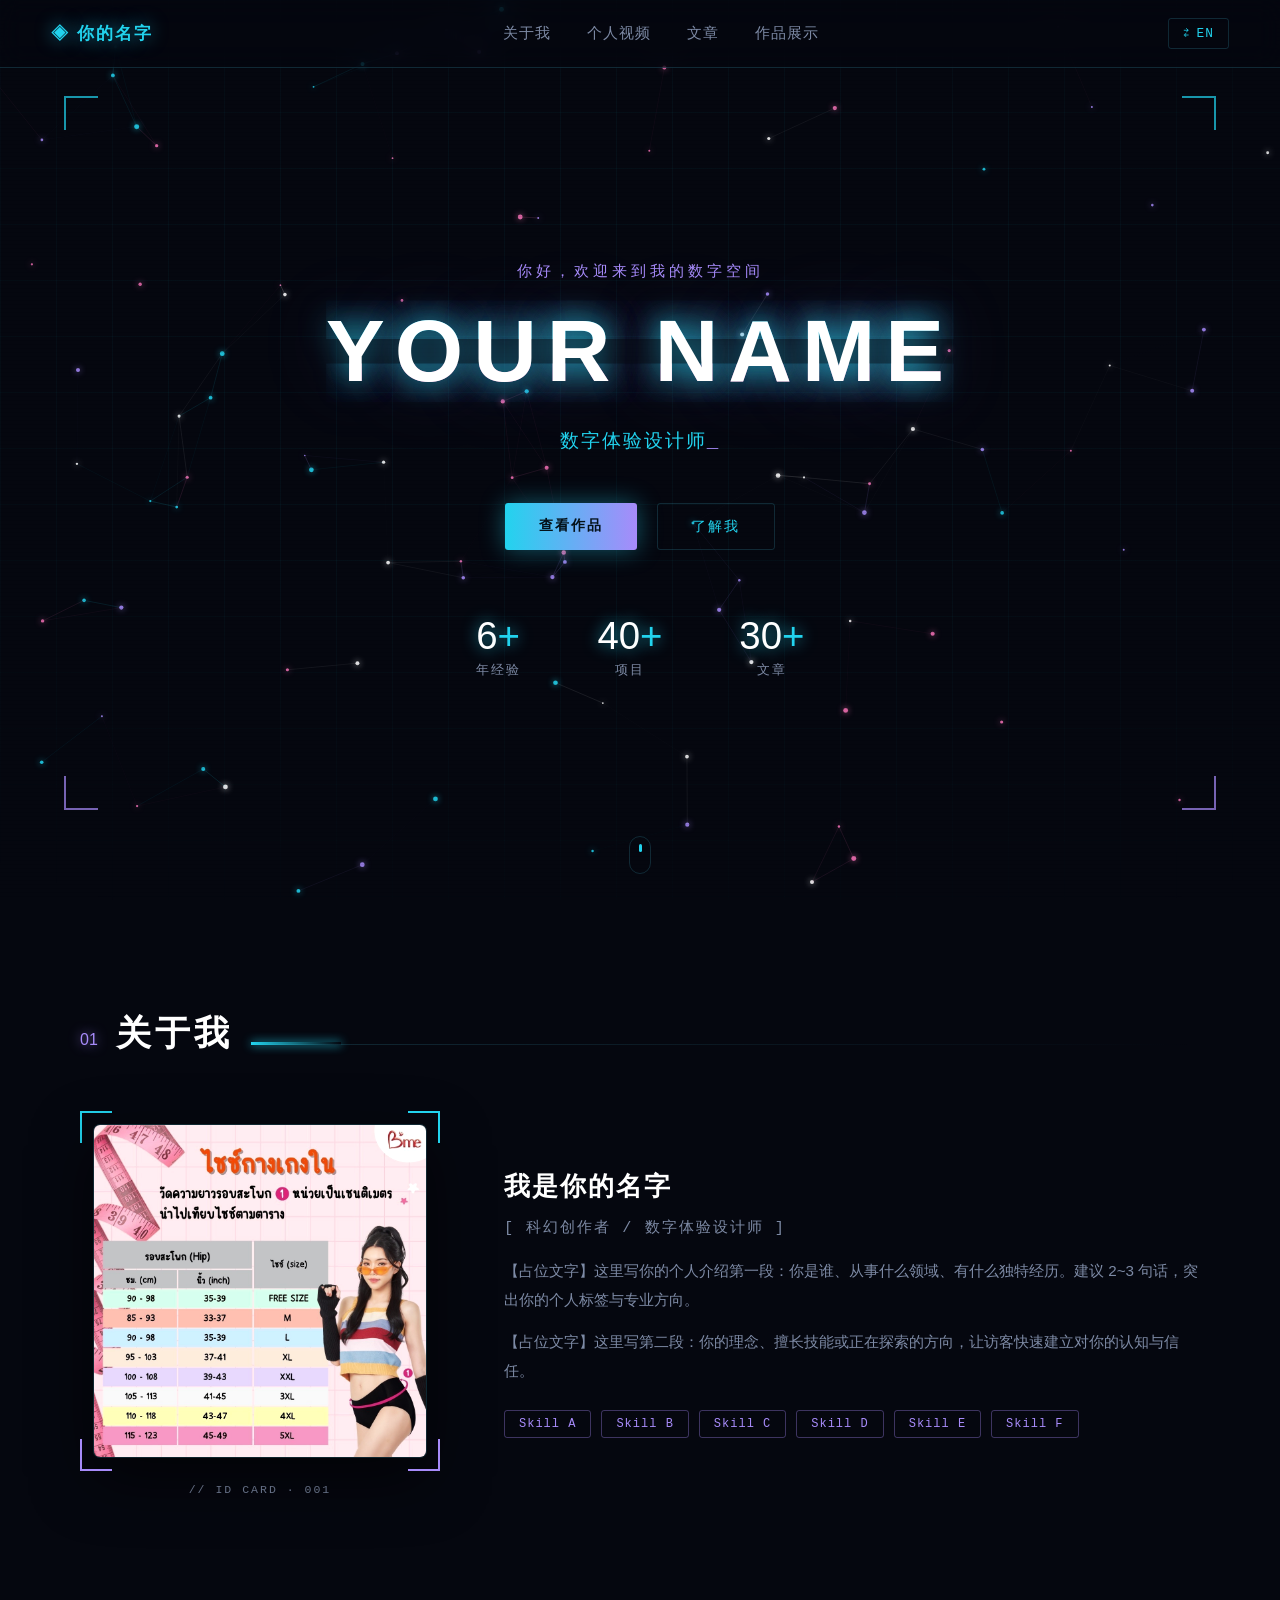
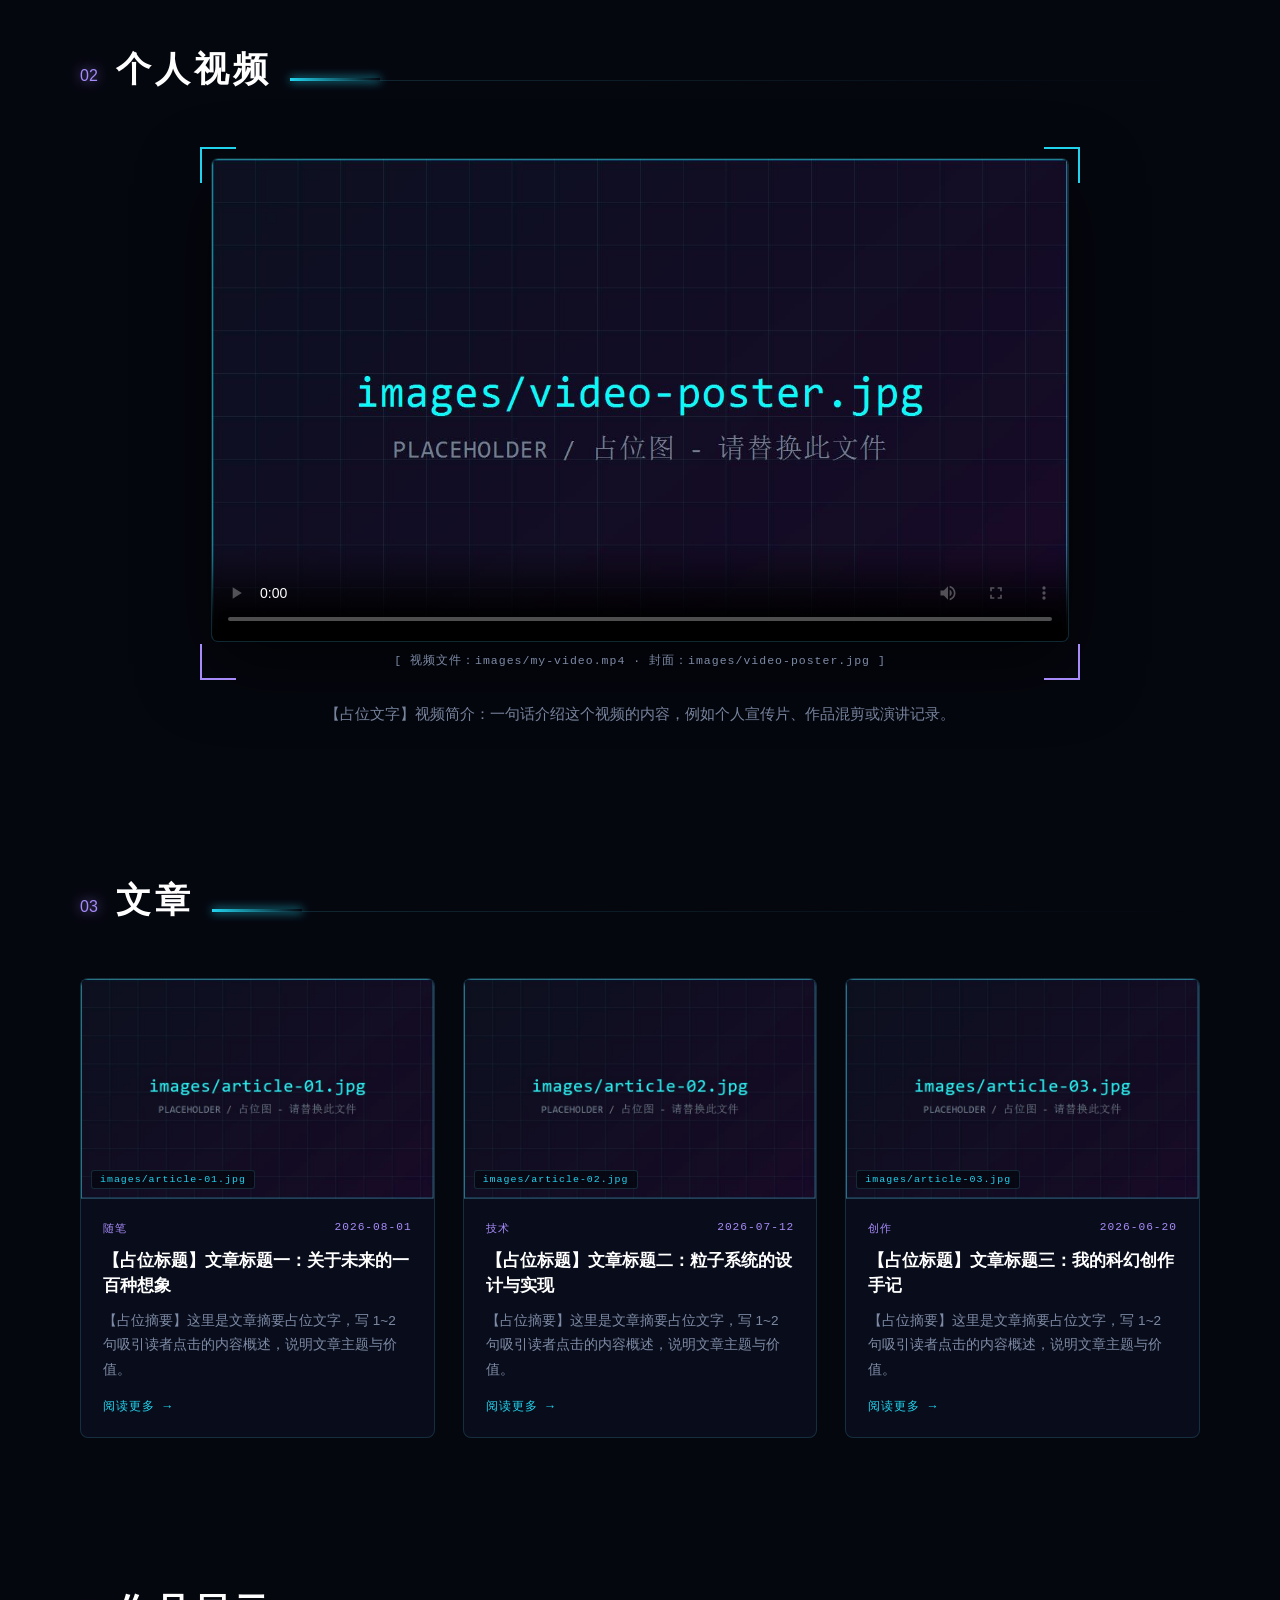
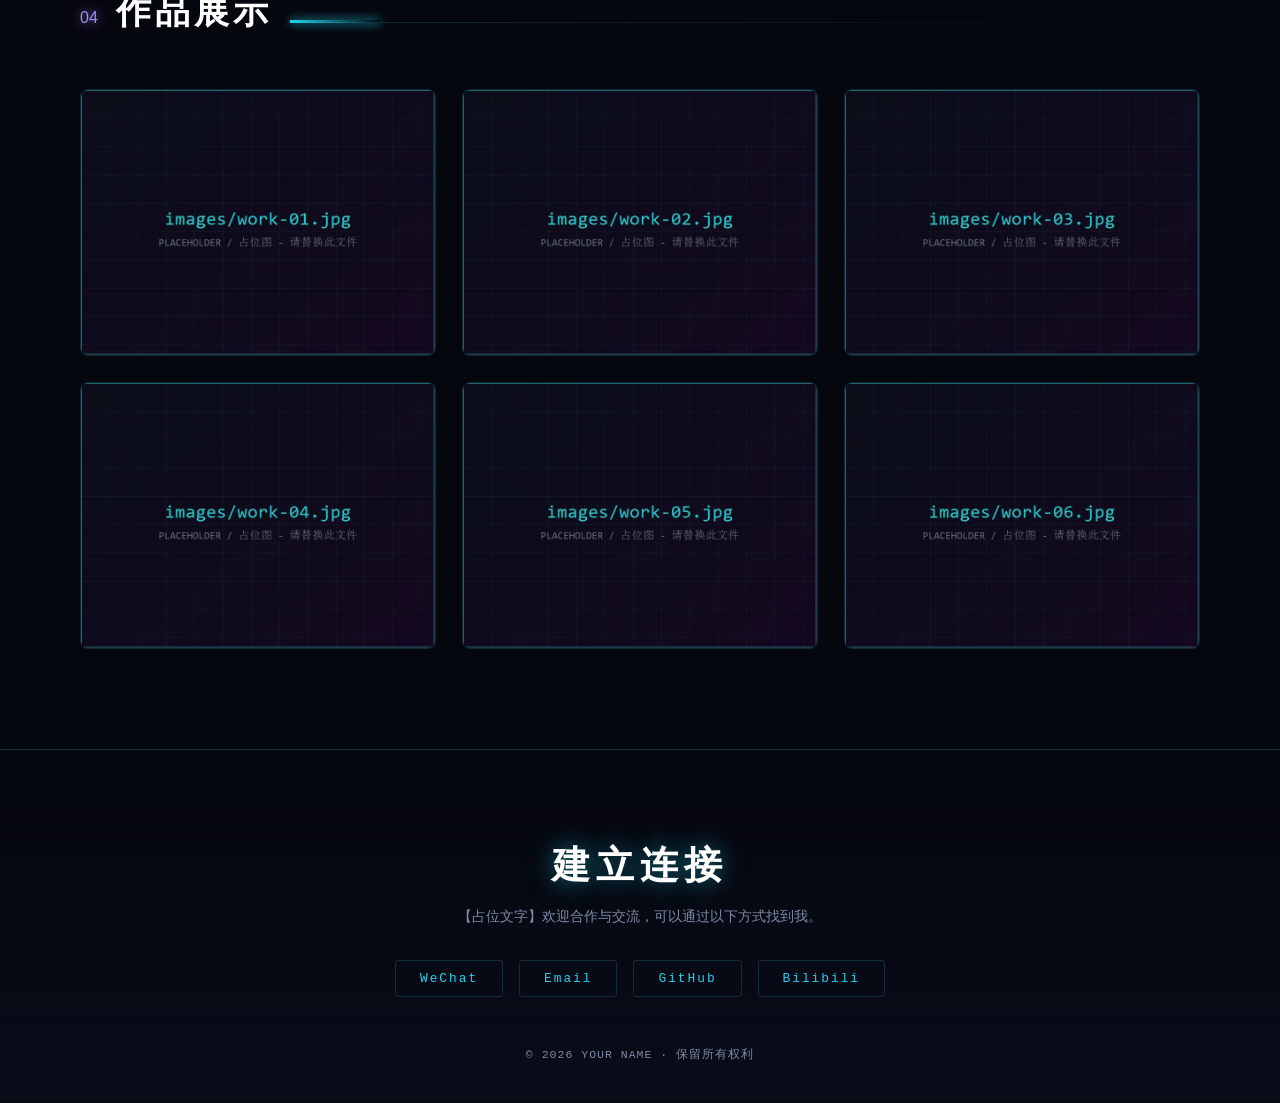
==== index.html @ 7b89b7f5 "Add files via upload" ====
<!DOCTYPE html>
<!--
  ============================================================
  个人品牌官网 / Personal Brand Website
  ------------------------------------------------------------
  占位图清单（直接用同名文件覆盖即可，无需改代码）：
    images/avatar.jpg        —— 个人头像（已用你的 images/avatar.jpg.jfif 复制填充）
    images/video-poster.jpg  —— 视频封面 1280x720
    images/article-01.jpg    —— 文章1封面 800x500
    images/article-02.jpg    —— 文章2封面 800x500
    images/article-03.jpg    —— 文章3封面 800x500
    images/work-01.jpg       —— 作品1 800x600
    images/work-02.jpg       —— 作品2 800x600
    images/work-03.jpg       —— 作品3 800x600
    images/work-04.jpg       —— 作品4 800x600
    images/work-05.jpg       —— 作品5 800x600
    images/work-06.jpg       —— 作品6 800x600
  所有占位图上已写好文件名，替换后水印自动消失。
  文字内容（占位文字）在 js/main.js 的 translations 对象中修改。
  ============================================================
-->
<html lang="zh-CN">
<head>
  <meta charset="UTF-8">
  <meta name="viewport" content="width=device-width, initial-scale=1.0">
  <title>YOUR NAME | 个人品牌官网</title>
  <meta name="description" content="个人品牌官网 - 科技感 / 科幻风 / 粒子交互">
  <link rel="icon" href="data:image/svg+xml,<svg xmlns='http://www.w3.org/2000/svg' viewBox='0 0 100 100'><text y='80' font-size='80'>◈</text></svg>">
  <link rel="stylesheet" href="css/style.css">
</head>
<body>

  <!-- 粒子背景画布（全屏，鼠标拖动粒子追踪） -->
  <canvas id="particle-canvas" aria-hidden="true"></canvas>
  <div class="grid-overlay" aria-hidden="true"></div>
  <div class="scanline" aria-hidden="true"></div>

  <!-- ===== 导航栏 ===== -->
  <header class="navbar" id="navbar">
    <a class="logo" href="#hero">◈ <span data-i18n="logo">你的名字</span></a>
    <nav class="nav-links" id="nav-links">
      <a href="#about"    data-i18n="nav.about">关于我</a>
      <a href="#video"    data-i18n="nav.video">个人视频</a>
      <a href="#articles" data-i18n="nav.articles">文章</a>
      <a href="#works"    data-i18n="nav.works">作品展示</a>
    </nav>
    <div class="nav-right">
      <button id="lang-toggle" class="lang-btn" title="Switch Language">
        <span class="lang-icon">⇄</span><span id="lang-label">EN</span>
      </button>
      <button id="menu-btn" class="menu-btn" aria-label="menu">
        <span></span><span></span><span></span>
      </button>
    </div>
  </header>

  <main>
    <!-- ===== Hero 首屏 ===== -->
    <section class="hero" id="hero">
      <div class="hero-hud hud-tl" aria-hidden="true"></div>
      <div class="hero-hud hud-tr" aria-hidden="true"></div>
      <div class="hero-hud hud-bl" aria-hidden="true"></div>
      <div class="hero-hud hud-br" aria-hidden="true"></div>

      <p class="hero-hello" data-i18n="hero.hello">你好，欢迎来到我的数字空间</p>
      <h1 class="hero-name glitch" data-text="YOUR NAME">YOUR NAME</h1>
      <p class="hero-sub">
        <span class="typing" id="typing"></span><span class="cursor">_</span>
      </p>
      <div class="hero-cta">
        <a href="#works" class="btn btn-primary" data-i18n="hero.cta1">查看作品</a>
        <a href="#about" class="btn btn-ghost" data-i18n="hero.cta2">了解我</a>
      </div>
      <div class="hero-stats">
        <div class="stat"><span class="stat-num" data-count="6">0</span><span class="stat-plus">+</span><p data-i18n="hero.stat1">年经验</p></div>
        <div class="stat"><span class="stat-num" data-count="40">0</span><span class="stat-plus">+</span><p data-i18n="hero.stat2">项目</p></div>
        <div class="stat"><span class="stat-num" data-count="30">0</span><span class="stat-plus">+</span><p data-i18n="hero.stat3">文章</p></div>
      </div>
      <div class="scroll-hint" aria-hidden="true"><span></span></div>
    </section>

    <!-- ===== 关于我 / 个人介绍 ===== -->
    <section class="section" id="about">
      <div class="section-head">
        <span class="section-index">01</span>
        <h2 data-i18n="about.title">关于我</h2>
        <div class="section-line"></div>
      </div>
      <div class="about-grid">
        <div class="about-photo reveal">
          <!-- ★ 占位图：images/avatar.jpg（800x800 建议正方形头像） -->
          <div class="photo-frame">
            <img src="images/avatar.jpg" alt="avatar" id="avatar-img">
            <div class="photo-corners" aria-hidden="true"></div>
          </div>
          <div class="photo-tag mono" data-i18n="about.photoTag">// ID CARD · 001</div>
        </div>
        <div class="about-text reveal">
          <h3 data-i18n="about.name">我是你的名字</h3>
          <p class="about-role mono" data-i18n="about.role">[ 科幻创作者 / 数字体验设计师 ]</p>
          <p data-i18n="about.bio1">【占位文字】这里写你的个人介绍第一段：你是谁、从事什么领域、有什么独特经历。建议 2~3 句话，突出你的个人标签与专业方向。</p>
          <p data-i18n="about.bio2">【占位文字】这里写第二段：你的理念、擅长技能或正在探索的方向，让访客快速建立对你的认知与信任。</p>
          <div class="skill-tags">
            <span class="tag">Skill A</span><span class="tag">Skill B</span><span class="tag">Skill C</span>
            <span class="tag">Skill D</span><span class="tag">Skill E</span><span class="tag">Skill F</span>
          </div>
        </div>
      </div>
    </section>

    <!-- ===== 个人视频 ===== -->
    <section class="section" id="video">
      <div class="section-head">
        <span class="section-index">02</span>
        <h2 data-i18n="video.title">个人视频</h2>
        <div class="section-line"></div>
      </div>
      <div class="video-wrap reveal">
        <div class="video-frame">
          <div class="video-corners" aria-hidden="true"></div>
          <!-- ★ 占位视频：将本地视频文件放到 images/ 下，例如 images/my-video.mp4，然后替换 <source> 的 src -->
          <video id="intro-video" controls preload="metadata" poster="images/video-poster.jpg">
            <source src="images/my-video.mp4" type="video/mp4">
            <!-- 如果用 B 站/YouTube，注释掉上面的 <video>，取消下面 iframe 注释并填入链接
            <iframe src="https://player.bilibili.com/player.html?bvid=BVxxxxxx" scrolling="no" border="0" frameborder="no" framespacing="0" allowfullscreen="true"></iframe>
            -->
          </video>
          <div class="video-note mono" data-i18n="video.note">[ 视频文件：images/my-video.mp4 · 封面：images/video-poster.jpg ]</div>
        </div>
        <p class="video-desc" data-i18n="video.desc">【占位文字】视频简介：一句话介绍这个视频的内容，例如个人宣传片、作品混剪或演讲记录。</p>
      </div>
    </section>

    <!-- ===== 文章 ===== -->
    <section class="section" id="articles">
      <div class="section-head">
        <span class="section-index">03</span>
        <h2 data-i18n="articles.title">文章</h2>
        <div class="section-line"></div>
      </div>
      <div class="article-grid">
        <!-- ★ 占位图：images/article-01.jpg -->
        <article class="article-card reveal">
          <a href="#" class="card-cover">
            <img src="images/article-01.jpg" alt="article-01">
            <span class="cover-tag mono">images/article-01.jpg</span>
          </a>
          <div class="card-body">
            <div class="card-meta mono"><span data-i18n="articles.tag1">随笔</span><time>2026-08-01</time></div>
            <h3 data-i18n="articles.a1.title">【占位标题】文章标题一：关于未来的一百种想象</h3>
            <p data-i18n="articles.a1.excerpt">【占位摘要】这里是文章摘要占位文字，写 1~2 句吸引读者点击的内容概述，说明文章主题与价值。</p>
            <a href="#" class="card-link" data-i18n="articles.read">阅读更多 →</a>
          </div>
        </article>
        <!-- ★ 占位图：images/article-02.jpg -->
        <article class="article-card reveal">
          <a href="#" class="card-cover">
            <img src="images/article-02.jpg" alt="article-02">
            <span class="cover-tag mono">images/article-02.jpg</span>
          </a>
          <div class="card-body">
            <div class="card-meta mono"><span data-i18n="articles.tag2">技术</span><time>2026-07-12</time></div>
            <h3 data-i18n="articles.a2.title">【占位标题】文章标题二：粒子系统的设计与实现</h3>
            <p data-i18n="articles.a2.excerpt">【占位摘要】这里是文章摘要占位文字，写 1~2 句吸引读者点击的内容概述，说明文章主题与价值。</p>
            <a href="#" class="card-link" data-i18n="articles.read">阅读更多 →</a>
          </div>
        </article>
        <!-- ★ 占位图：images/article-03.jpg -->
        <article class="article-card reveal">
          <a href="#" class="card-cover">
            <img src="images/article-03.jpg" alt="article-03">
            <span class="cover-tag mono">images/article-03.jpg</span>
          </a>
          <div class="card-body">
            <div class="card-meta mono"><span data-i18n="articles.tag3">创作</span><time>2026-06-20</time></div>
            <h3 data-i18n="articles.a3.title">【占位标题】文章标题三：我的科幻创作手记</h3>
            <p data-i18n="articles.a3.excerpt">【占位摘要】这里是文章摘要占位文字，写 1~2 句吸引读者点击的内容概述，说明文章主题与价值。</p>
            <a href="#" class="card-link" data-i18n="articles.read">阅读更多 →</a>
          </div>
        </article>
      </div>
    </section>

    <!-- ===== 作品展示 ===== -->
    <section class="section" id="works">
      <div class="section-head">
        <span class="section-index">04</span>
        <h2 data-i18n="works.title">作品展示</h2>
        <div class="section-line"></div>
      </div>
      <div class="works-grid">
        <!-- ★ 占位图：images/work-01.jpg ~ work-06.jpg -->
        <a href="#" class="work-card reveal">
          <img src="images/work-01.jpg" alt="work-01">
          <div class="work-overlay">
            <span class="work-tag mono">PROJECT 01</span>
            <h3 data-i18n="works.w1.title">【占位】作品名称一</h3>
            <p data-i18n="works.w1.desc">作品简介占位：一句话说明这个作品是什么、用了什么技术。</p>
          </div>
        </a>
        <a href="#" class="work-card reveal">
          <img src="images/work-02.jpg" alt="work-02">
          <div class="work-overlay">
            <span class="work-tag mono">PROJECT 02</span>
            <h3 data-i18n="works.w2.title">【占位】作品名称二</h3>
            <p data-i18n="works.w2.desc">作品简介占位：一句话说明这个作品是什么、用了什么技术。</p>
          </div>
        </a>
        <a href="#" class="work-card reveal">
          <img src="images/work-03.jpg" alt="work-03">
          <div class="work-overlay">
            <span class="work-tag mono">PROJECT 03</span>
            <h3 data-i18n="works.w3.title">【占位】作品名称三</h3>
            <p data-i18n="works.w3.desc">作品简介占位：一句话说明这个作品是什么、用了什么技术。</p>
          </div>
        </a>
        <a href="#" class="work-card reveal">
          <img src="images/work-04.jpg" alt="work-04">
          <div class="work-overlay">
            <span class="work-tag mono">PROJECT 04</span>
            <h3 data-i18n="works.w4.title">【占位】作品名称四</h3>
            <p data-i18n="works.w4.desc">作品简介占位：一句话说明这个作品是什么、用了什么技术。</p>
          </div>
        </a>
        <a href="#" class="work-card reveal">
          <img src="images/work-05.jpg" alt="work-05">
          <div class="work-overlay">
            <span class="work-tag mono">PROJECT 05</span>
            <h3 data-i18n="works.w5.title">【占位】作品名称五</h3>
            <p data-i18n="works.w5.desc">作品简介占位：一句话说明这个作品是什么、用了什么技术。</p>
          </div>
        </a>
        <a href="#" class="work-card reveal">
          <img src="images/work-06.jpg" alt="work-06">
          <div class="work-overlay">
            <span class="work-tag mono">PROJECT 06</span>
            <h3 data-i18n="works.w6.title">【占位】作品名称六</h3>
            <p data-i18n="works.w6.desc">作品简介占位：一句话说明这个作品是什么、用了什么技术。</p>
          </div>
        </a>
      </div>
    </section>

    <!-- ===== 联系 / 页脚 ===== -->
    <footer class="footer" id="contact">
      <h2 class="footer-title" data-i18n="footer.title">建立连接</h2>
      <p data-i18n="footer.desc">【占位文字】欢迎合作与交流，可以通过以下方式找到我。</p>
      <div class="social-row">
        <a href="#" class="social-link">WeChat</a>
        <a href="#" class="social-link">Email</a>
        <a href="#" class="social-link">GitHub</a>
        <a href="#" class="social-link">Bilibili</a>
      </div>
      <p class="copyright mono">© 2026 YOUR NAME · <span data-i18n="footer.rights">保留所有权利</span></p>
    </footer>
  </main>

  <button id="back-top" aria-label="back to top">▲</button>

  <script src="js/main.js"></script>
</body>
</html>
---- css/style.css ----
/* ============================================================
   个人品牌官网 · 科幻风格样式
   ============================================================ */
:root {
  --bg: #05070f;
  --bg-2: #0a0e1c;
  --panel: rgba(13, 18, 36, 0.62);
  --line: rgba(80, 220, 255, 0.16);
  --cyan: #22d3ee;
  --purple: #a78bfa;
  --pink: #f472b6;
  --text: #d7e3f4;
  --text-dim: #7d8aa5;
  --font-display: "Orbitron", "Bahnschrift", "Segoe UI", "Microsoft YaHei", sans-serif;
  --font-body: "Segoe UI", "PingFang SC", "Microsoft YaHei", sans-serif;
  --font-mono: "Cascadia Code", "Consolas", "JetBrains Mono", monospace;
}

* { margin: 0; padding: 0; box-sizing: border-box; }
html { scroll-behavior: smooth; }

body {
  background: var(--bg);
  color: var(--text);
  font-family: var(--font-body);
  overflow-x: hidden;
  min-height: 100vh;
}

.mono { font-family: var(--font-mono); }
img { display: block; max-width: 100%; }
a { color: inherit; text-decoration: none; }

::selection { background: rgba(34, 211, 238, 0.35); }
::-webkit-scrollbar { width: 8px; }
::-webkit-scrollbar-track { background: var(--bg); }
::-webkit-scrollbar-thumb { background: linear-gradient(var(--cyan), var(--purple)); border-radius: 4px; }

/* ---------- 背景层：粒子画布 / 网格 / 扫描线 ---------- */
#particle-canvas {
  position: fixed; inset: 0;
  width: 100%; height: 100%;
  z-index: 0; pointer-events: none;
}
.grid-overlay {
  position: fixed; inset: 0; z-index: 0; pointer-events: none;
  background-image:
    linear-gradient(rgba(34, 211, 238, 0.045) 1px, transparent 1px),
    linear-gradient(90deg, rgba(34, 211, 238, 0.045) 1px, transparent 1px);
  background-size: 56px 56px;
  mask-image: radial-gradient(ellipse 90% 70% at 50% 40%, #000 40%, transparent 100%);
}
.scanline {
  position: fixed; inset: 0; z-index: 1; pointer-events: none; opacity: .5;
  background: repeating-linear-gradient(0deg,
    transparent 0 3px, rgba(0, 0, 0, 0.12) 3px 4px);
}

/* ---------- 导航栏 ---------- */
.navbar {
  position: fixed; top: 0; left: 0; right: 0; z-index: 100;
  display: flex; align-items: center; justify-content: space-between;
  padding: 0 clamp(20px, 4vw, 56px); height: 68px;
  background: rgba(5, 7, 15, 0.55);
  backdrop-filter: blur(14px);
  border-bottom: 1px solid var(--line);
  transition: box-shadow .3s;
}
.navbar.scrolled { box-shadow: 0 6px 30px rgba(34, 211, 238, 0.08); }

.logo {
  font-family: var(--font-display);
  font-weight: 700; font-size: 1.05rem; letter-spacing: 2px;
  color: var(--cyan);
  text-shadow: 0 0 18px rgba(34, 211, 238, 0.6);
}
.nav-links { display: flex; gap: clamp(14px, 2.5vw, 34px); }
.nav-links a {
  font-size: .92rem; letter-spacing: 1px; color: var(--text-dim);
  position: relative; padding: 6px 2px; transition: color .25s;
}
.nav-links a::after {
  content: ""; position: absolute; left: 0; bottom: 0; height: 1px; width: 0;
  background: linear-gradient(90deg, var(--cyan), var(--purple));
  box-shadow: 0 0 8px var(--cyan);
  transition: width .3s;
}
.nav-links a:hover { color: var(--cyan); }
.nav-links a:hover::after { width: 100%; }

.nav-right { display: flex; align-items: center; gap: 14px; }
.lang-btn {
  display: flex; align-items: center; gap: 6px;
  background: transparent; border: 1px solid var(--line);
  color: var(--cyan); font-family: var(--font-mono);
  font-size: .8rem; letter-spacing: 1px; padding: 7px 14px;
  border-radius: 3px; cursor: pointer; transition: all .25s;
}
.lang-btn:hover {
  border-color: var(--cyan);
  box-shadow: 0 0 16px rgba(34, 211, 238, 0.35), inset 0 0 10px rgba(34, 211, 238, 0.08);
}
.menu-btn {
  display: none; flex-direction: column; gap: 5px;
  background: none; border: none; cursor: pointer; padding: 6px;
}
.menu-btn span { width: 22px; height: 2px; background: var(--cyan); transition: .3s; }

/* ---------- Hero 首屏 ---------- */
.hero {
  position: relative; z-index: 2;
  min-height: 100vh;
  display: flex; flex-direction: column; justify-content: center; align-items: center;
  text-align: center; padding: 100px 20px 60px;
}
.hero-hello {
  font-family: var(--font-mono); color: var(--purple);
  font-size: clamp(.8rem, 1.4vw, .95rem); letter-spacing: 4px; margin-bottom: 18px;
}
.hero-name {
  font-family: var(--font-display);
  font-size: clamp(2.4rem, 8vw, 5.5rem);
  font-weight: 800; letter-spacing: clamp(2px, 1vw, 10px);
  color: #fff; position: relative;
  text-shadow: 0 0 30px rgba(34, 211, 238, 0.55), 0 0 80px rgba(167, 139, 250, 0.3);
}
/* 故障闪烁效果 */
.glitch::before, .glitch::after {
  content: attr(data-text);
  position: absolute; inset: 0; overflow: hidden;
}
.glitch::before {
  color: var(--cyan); z-index: -1;
  animation: glitch-x 3.2s infinite linear alternate;
  clip-path: polygon(0 0, 100% 0, 100% 38%, 0 38%);
}
.glitch::after {
  color: var(--pink); z-index: -2;
  animation: glitch-x 2.6s infinite linear alternate-reverse;
  clip-path: polygon(0 62%, 100% 62%, 100% 100%, 0 100%);
}
@keyframes glitch-x {
  0%   { transform: translate(0); opacity: .8; }
  20%  { transform: translate(-3px, 1px); }
  40%  { transform: translate(3px, -1px); opacity: .5; }
  60%  { transform: translate(-2px, 2px); }
  80%  { transform: translate(2px, 1px); opacity: .9; }
  100% { transform: translate(0); opacity: .6; }
}

.hero-sub {
  margin-top: 26px; min-height: 1.8em;
  font-family: var(--font-mono);
  font-size: clamp(.95rem, 2vw, 1.2rem); color: var(--cyan); letter-spacing: 2px;
}
.hero-sub .cursor { animation: blink 1s step-end infinite; color: var(--purple); }
@keyframes blink { 50% { opacity: 0; } }

.hero-cta { margin-top: 40px; display: flex; gap: 20px; flex-wrap: wrap; justify-content: center; }
.btn {
  font-family: var(--font-mono); font-size: .9rem; letter-spacing: 2px;
  padding: 13px 34px; border-radius: 3px; position: relative;
  transition: all .3s; cursor: pointer;
}
.btn-primary {
  color: #04121a; background: linear-gradient(90deg, var(--cyan), var(--purple));
  font-weight: 700; box-shadow: 0 0 24px rgba(34, 211, 238, 0.4);
}
.btn-primary:hover { transform: translateY(-2px); box-shadow: 0 0 40px rgba(34, 211, 238, 0.65); }
.btn-ghost { color: var(--cyan); border: 1px solid var(--line); }
.btn-ghost:hover { border-color: var(--cyan); box-shadow: inset 0 0 18px rgba(34, 211, 238, 0.1), 0 0 20px rgba(34, 211, 238, 0.25); }

.hero-stats { margin-top: 64px; display: flex; gap: clamp(30px, 6vw, 80px); }
.stat { text-align: center; }
.stat-num, .stat-plus {
  font-family: var(--font-display); font-size: clamp(1.6rem, 3.5vw, 2.4rem);
  color: #fff; text-shadow: 0 0 16px rgba(34, 211, 238, 0.7);
}
.stat-plus { color: var(--cyan); }
.stat p { margin-top: 4px; font-size: .8rem; color: var(--text-dim); letter-spacing: 2px; }

.scroll-hint {
  position: absolute; bottom: 26px; width: 22px; height: 38px;
  border: 1px solid var(--line); border-radius: 12px;
}
.scroll-hint span {
  position: absolute; top: 7px; left: 50%; width: 3px; height: 8px;
  margin-left: -1.5px; border-radius: 3px; background: var(--cyan);
  animation: scrollDrop 1.8s infinite;
}
@keyframes scrollDrop { 0% { transform: translateY(0); opacity: 1; } 70% { transform: translateY(12px); opacity: 0; } 100% { opacity: 0; } }

/* HUD 四角装饰 */
.hero-hud { position: absolute; width: 34px; height: 34px; opacity: .7; }
.hud-tl { top: 96px; left: 5%; border-top: 2px solid var(--cyan); border-left: 2px solid var(--cyan); }
.hud-tr { top: 96px; right: 5%; border-top: 2px solid var(--cyan); border-right: 2px solid var(--cyan); }
.hud-bl { bottom: 90px; left: 5%; border-bottom: 2px solid var(--purple); border-left: 2px solid var(--purple); }
.hud-br { bottom: 90px; right: 5%; border-bottom: 2px solid var(--purple); border-right: 2px solid var(--purple); }

/* ---------- 通用 Section ---------- */
.section {
  position: relative; z-index: 2;
  max-width: 1200px; margin: 0 auto;
  padding: 110px clamp(20px, 4vw, 40px) 40px;
}
.section-head { display: flex; align-items: baseline; gap: 18px; margin-bottom: 54px; }
.section-index {
  font-family: var(--font-display); font-size: 1rem; color: var(--purple);
  text-shadow: 0 0 12px rgba(167, 139, 250, 0.8);
}
.section-head h2 {
  font-family: var(--font-display); font-size: clamp(1.5rem, 3.5vw, 2.2rem);
  letter-spacing: 4px; color: #fff;
}
.section-line {
  flex: 1; height: 1px;
  background: linear-gradient(90deg, var(--line), transparent);
  position: relative;
}
.section-line::before {
  content: ""; position: absolute; left: 0; top: -2px;
  width: 90px; height: 3px;
  background: linear-gradient(90deg, var(--cyan), transparent);
  box-shadow: 0 0 10px var(--cyan);
}

/* 入场动画 */
.reveal { opacity: 0; transform: translateY(34px); transition: opacity .8s ease, transform .8s ease; }
.reveal.visible { opacity: 1; transform: none; }

/* ---------- 关于我 ---------- */
.about-grid {
  display: grid; grid-template-columns: 360px 1fr;
  gap: clamp(30px, 5vw, 70px); align-items: center;
}
.photo-frame { position: relative; padding: 14px; }
.photo-frame img {
  width: 100%; aspect-ratio: 1; object-fit: cover; border-radius: 6px;
  filter: saturate(.92) contrast(1.05);
  box-shadow: 0 0 0 1px var(--line), 0 20px 60px rgba(0, 0, 0, .6);
}
.photo-corners::before, .photo-corners::after,
.photo-frame::before, .photo-frame::after {
  content: ""; position: absolute; width: 30px; height: 30px;
}
.photo-frame::before { top: 0; left: 0; border-top: 2px solid var(--cyan); border-left: 2px solid var(--cyan); }
.photo-frame::after { top: 0; right: 0; border-top: 2px solid var(--cyan); border-right: 2px solid var(--cyan); }
.photo-corners::before { bottom: 0; left: 0; border-bottom: 2px solid var(--purple); border-left: 2px solid var(--purple); }
.photo-corners::after { bottom: 0; right: 0; border-bottom: 2px solid var(--purple); border-right: 2px solid var(--purple); }
.photo-tag { margin-top: 12px; font-size: .72rem; color: var(--text-dim); letter-spacing: 2px; text-align: center; }

.about-text h3 { font-family: var(--font-display); font-size: 1.6rem; color: #fff; letter-spacing: 2px; }
.about-role {
  margin: 10px 0 22px; color: var(--cyan); font-size: .85rem; letter-spacing: 2px;
}
.about-text p { color: var(--text-dim); line-height: 1.9; margin-bottom: 14px; font-size: .95rem; }

.skill-tags { margin-top: 24px; display: flex; flex-wrap: wrap; gap: 10px; }
.tag {
  font-family: var(--font-mono); font-size: .75rem; letter-spacing: 1px;
  color: var(--purple); border: 1px solid rgba(167, 139, 250, 0.35);
  padding: 6px 14px; border-radius: 3px; transition: all .25s;
}
.tag:hover {
  color: #0a0618; background: var(--purple);
  box-shadow: 0 0 18px rgba(167, 139, 250, 0.6);
}

/* ---------- 个人视频 ---------- */
.video-wrap { max-width: 880px; margin: 0 auto; }
.video-frame { position: relative; padding: 12px; }
.video-frame video, .video-frame iframe {
  width: 100%; aspect-ratio: 16/9; border: none; border-radius: 6px;
  background: #000; display: block;
  box-shadow: 0 0 0 1px var(--line), 0 24px 70px rgba(0, 0, 0, .65);
}
.video-corners::before, .video-corners::after,
.video-frame::before, .video-frame::after {
  content: ""; position: absolute; width: 34px; height: 34px; z-index: 3;
}
.video-frame::before { top: 0; left: 0; border-top: 2px solid var(--cyan); border-left: 2px solid var(--cyan); }
.video-frame::after { top: 0; right: 0; border-top: 2px solid var(--cyan); border-right: 2px solid var(--cyan); }
.video-corners::before { bottom: 0; left: 0; border-bottom: 2px solid var(--purple); border-left: 2px solid var(--purple); }
.video-corners::after { bottom: 0; right: 0; border-bottom: 2px solid var(--purple); border-right: 2px solid var(--purple); }
.video-note {
  margin-top: 12px; text-align: center; font-size: .72rem;
  color: var(--text-dim); letter-spacing: 1px;
}
.video-desc { margin-top: 20px; text-align: center; color: var(--text-dim); line-height: 1.8; font-size: .95rem; }

/* ---------- 文章 ---------- */
.article-grid {
  display: grid; grid-template-columns: repeat(auto-fit, minmax(300px, 1fr));
  gap: 28px;
}
.article-card {
  background: var(--panel); border: 1px solid var(--line); border-radius: 8px;
  overflow: hidden; backdrop-filter: blur(8px);
  transition: transform .35s, box-shadow .35s, border-color .35s;
}
.article-card:hover {
  transform: translateY(-8px);
  border-color: rgba(34, 211, 238, 0.5);
  box-shadow: 0 20px 50px rgba(0, 0, 0, .5), 0 0 30px rgba(34, 211, 238, 0.12);
}
.card-cover { position: relative; display: block; overflow: hidden; }
.card-cover img {
  width: 100%; aspect-ratio: 8/5; object-fit: cover;
  transition: transform .5s, filter .5s; filter: saturate(.9);
}
.article-card:hover .card-cover img { transform: scale(1.06); filter: saturate(1.05); }
.cover-tag {
  position: absolute; left: 10px; bottom: 10px;
  font-size: .62rem; color: var(--cyan);
  background: rgba(5, 7, 15, .75); border: 1px solid var(--line);
  padding: 3px 8px; border-radius: 3px; letter-spacing: 1px;
}
.card-body { padding: 22px; }
.card-meta {
  display: flex; justify-content: space-between;
  font-size: .7rem; color: var(--purple); letter-spacing: 1px; margin-bottom: 12px;
}
.card-body h3 {
  font-size: 1.05rem; line-height: 1.5; color: #fff; margin-bottom: 10px;
  display: -webkit-box; -webkit-line-clamp: 2; -webkit-box-orient: vertical; overflow: hidden;
}
.card-body p {
  font-size: .85rem; color: var(--text-dim); line-height: 1.8;
  display: -webkit-box; -webkit-line-clamp: 3; -webkit-box-orient: vertical; overflow: hidden;
}
.card-link {
  display: inline-block; margin-top: 16px;
  font-family: var(--font-mono); font-size: .78rem; color: var(--cyan); letter-spacing: 1px;
}
.card-link:hover { text-shadow: 0 0 12px var(--cyan); }

/* ---------- 作品展示 ---------- */
.works-grid {
  display: grid; grid-template-columns: repeat(auto-fill, minmax(320px, 1fr));
  gap: 26px;
}
.work-card {
  position: relative; overflow: hidden; border-radius: 8px;
  border: 1px solid var(--line); aspect-ratio: 4/3;
}
.work-card img {
  width: 100%; height: 100%; object-fit: cover;
  transition: transform .55s, filter .55s; filter: saturate(.85) brightness(.85);
}
.work-card:hover img { transform: scale(1.07) rotate(.5deg); filter: saturate(1.05) brightness(.95); }
.work-overlay {
  position: absolute; inset: 0;
  display: flex; flex-direction: column; justify-content: flex-end;
  padding: 24px;
  background: linear-gradient(180deg, transparent 35%, rgba(4, 6, 14, 0.92) 100%);
  opacity: 0; transform: translateY(14px); transition: all .4s;
}
.work-card:hover .work-overlay { opacity: 1; transform: none; }
.work-tag { font-size: .68rem; color: var(--cyan); letter-spacing: 3px; margin-bottom: 8px; }
.work-overlay h3 { font-family: var(--font-display); font-size: 1.1rem; color: #fff; letter-spacing: 1px; margin-bottom: 6px; }
.work-overlay p { font-size: .82rem; color: var(--text-dim); line-height: 1.7; }
.work-card::after {
  content: ""; position: absolute; inset: 0; pointer-events: none;
  background: linear-gradient(120deg, transparent 30%, rgba(34, 211, 238, 0.12) 50%, transparent 70%);
  transform: translateX(-100%); transition: transform .7s;
}
.work-card:hover::after { transform: translateX(100%); }

/* ---------- 页脚 ---------- */
.footer {
  position: relative; z-index: 2;
  margin-top: 60px; padding: 90px 20px 40px; text-align: center;
  border-top: 1px solid var(--line);
  background: linear-gradient(180deg, transparent, rgba(10, 14, 28, .8));
}
.footer-title {
  font-family: var(--font-display); font-size: clamp(1.6rem, 4vw, 2.4rem);
  letter-spacing: 6px; color: #fff;
  text-shadow: 0 0 24px rgba(34, 211, 238, 0.5); margin-bottom: 16px;
}
.footer p { color: var(--text-dim); font-size: .9rem; }
.social-row {
  display: flex; justify-content: center; flex-wrap: wrap; gap: 16px;
  margin: 34px 0 50px;
}
.social-link {
  font-family: var(--font-mono); font-size: .8rem; letter-spacing: 2px;
  color: var(--cyan); border: 1px solid var(--line);
  padding: 10px 24px; border-radius: 3px; transition: all .3s;
}
.social-link:hover {
  border-color: var(--cyan); transform: translateY(-3px);
  box-shadow: 0 0 24px rgba(34, 211, 238, 0.35);
}
.copyright { font-size: .72rem !important; letter-spacing: 1px; }

/* ---------- 返回顶部 ---------- */
#back-top {
  position: fixed; right: 26px; bottom: 26px; z-index: 90;
  width: 44px; height: 44px; border-radius: 4px;
  background: rgba(13, 18, 36, .8); color: var(--cyan);
  border: 1px solid var(--line); cursor: pointer;
  opacity: 0; pointer-events: none; transition: all .3s;
  backdrop-filter: blur(8px);
}
#back-top.show { opacity: 1; pointer-events: auto; }
#back-top:hover { border-color: var(--cyan); box-shadow: 0 0 18px rgba(34, 211, 238, .4); }

/* ---------- 响应式 ---------- */
@media (max-width: 860px) {
  .about-grid { grid-template-columns: 1fr; }
  .about-photo { max-width: 340px; margin: 0 auto; }
  .hero-hud { display: none; }

  .menu-btn { display: flex; }
  .nav-links {
    position: fixed; top: 68px; left: 0; right: 0;
    flex-direction: column; gap: 0;
    background: rgba(5, 7, 15, .96);
    border-bottom: 1px solid var(--line);
    max-height: 0; overflow: hidden; transition: max-height .4s ease;
  }
  .nav-links.open { max-height: 280px; }
  .nav-links a { padding: 16px 28px; border-top: 1px solid rgba(80, 220, 255, 0.06); }
}

@media (prefers-reduced-motion: reduce) {
  *, *::before, *::after { animation: none !important; transition: none !important; }
  html { scroll-behavior: auto; }
}
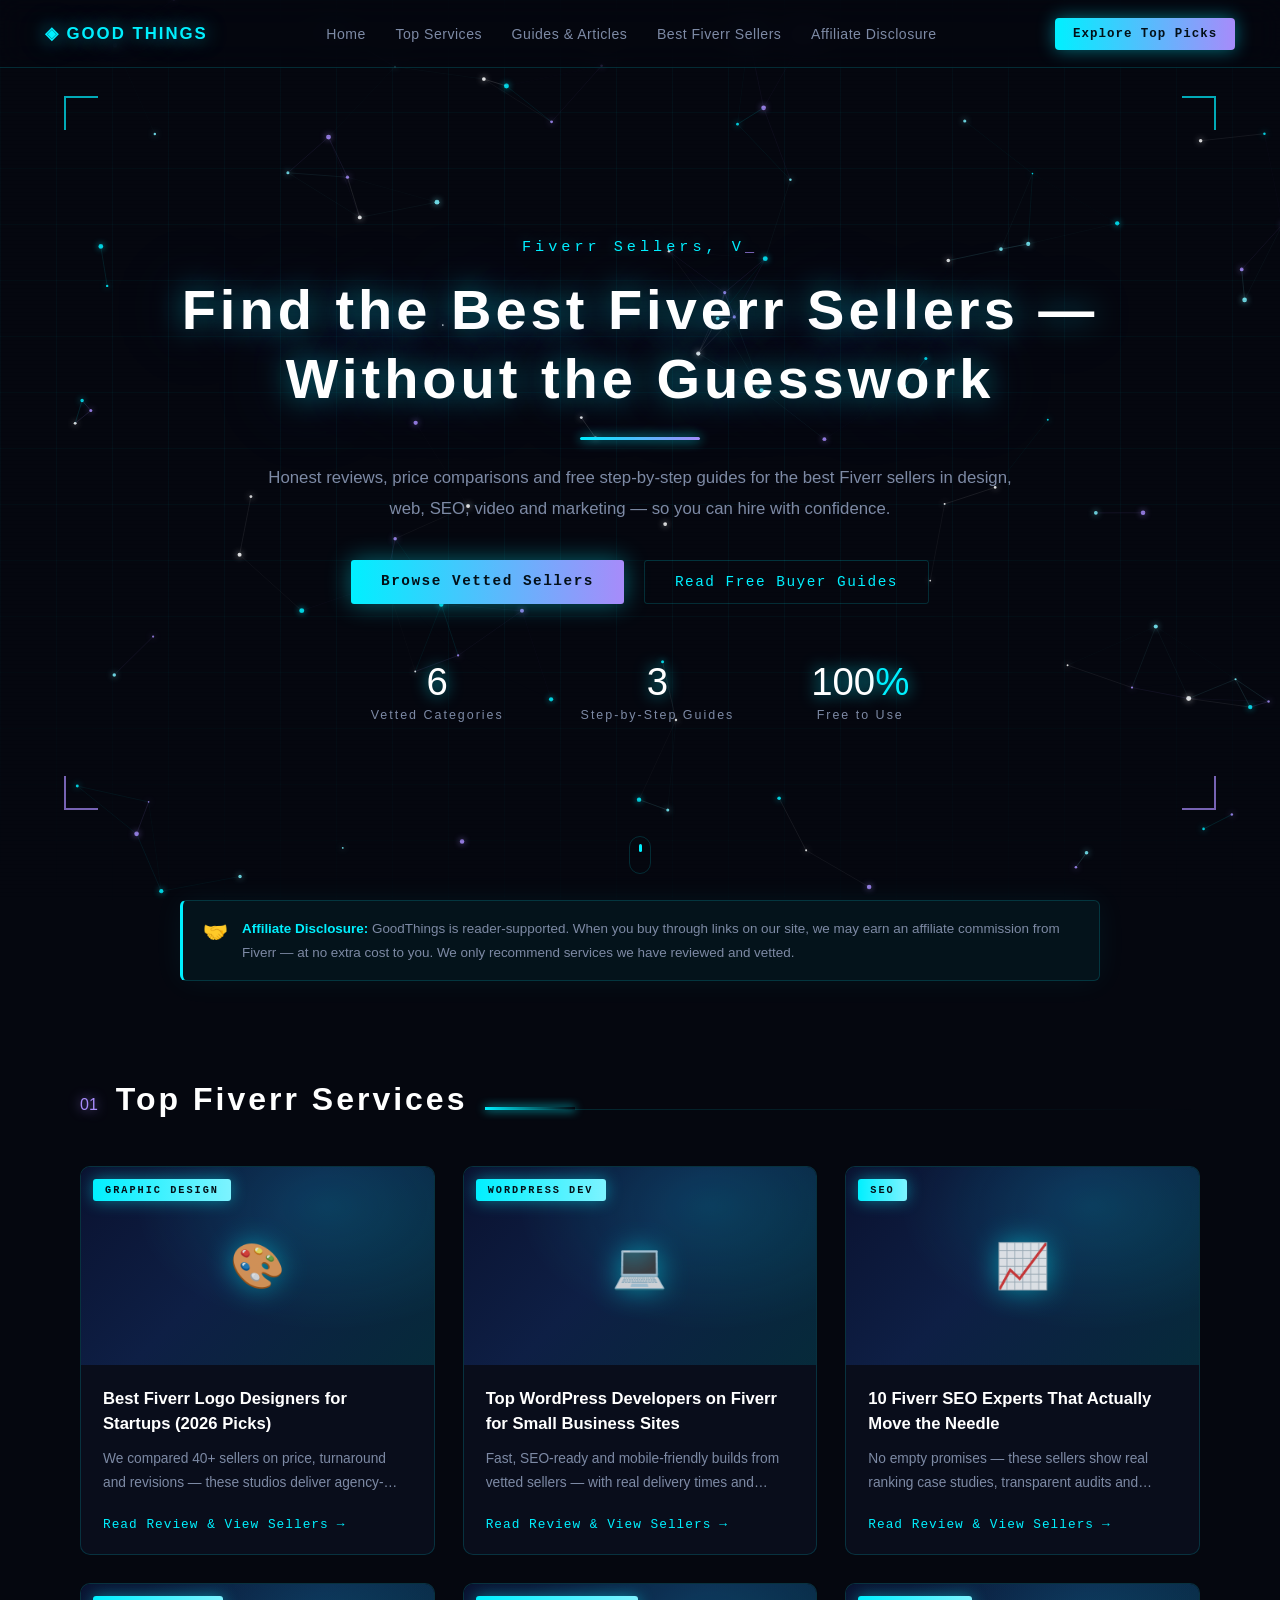
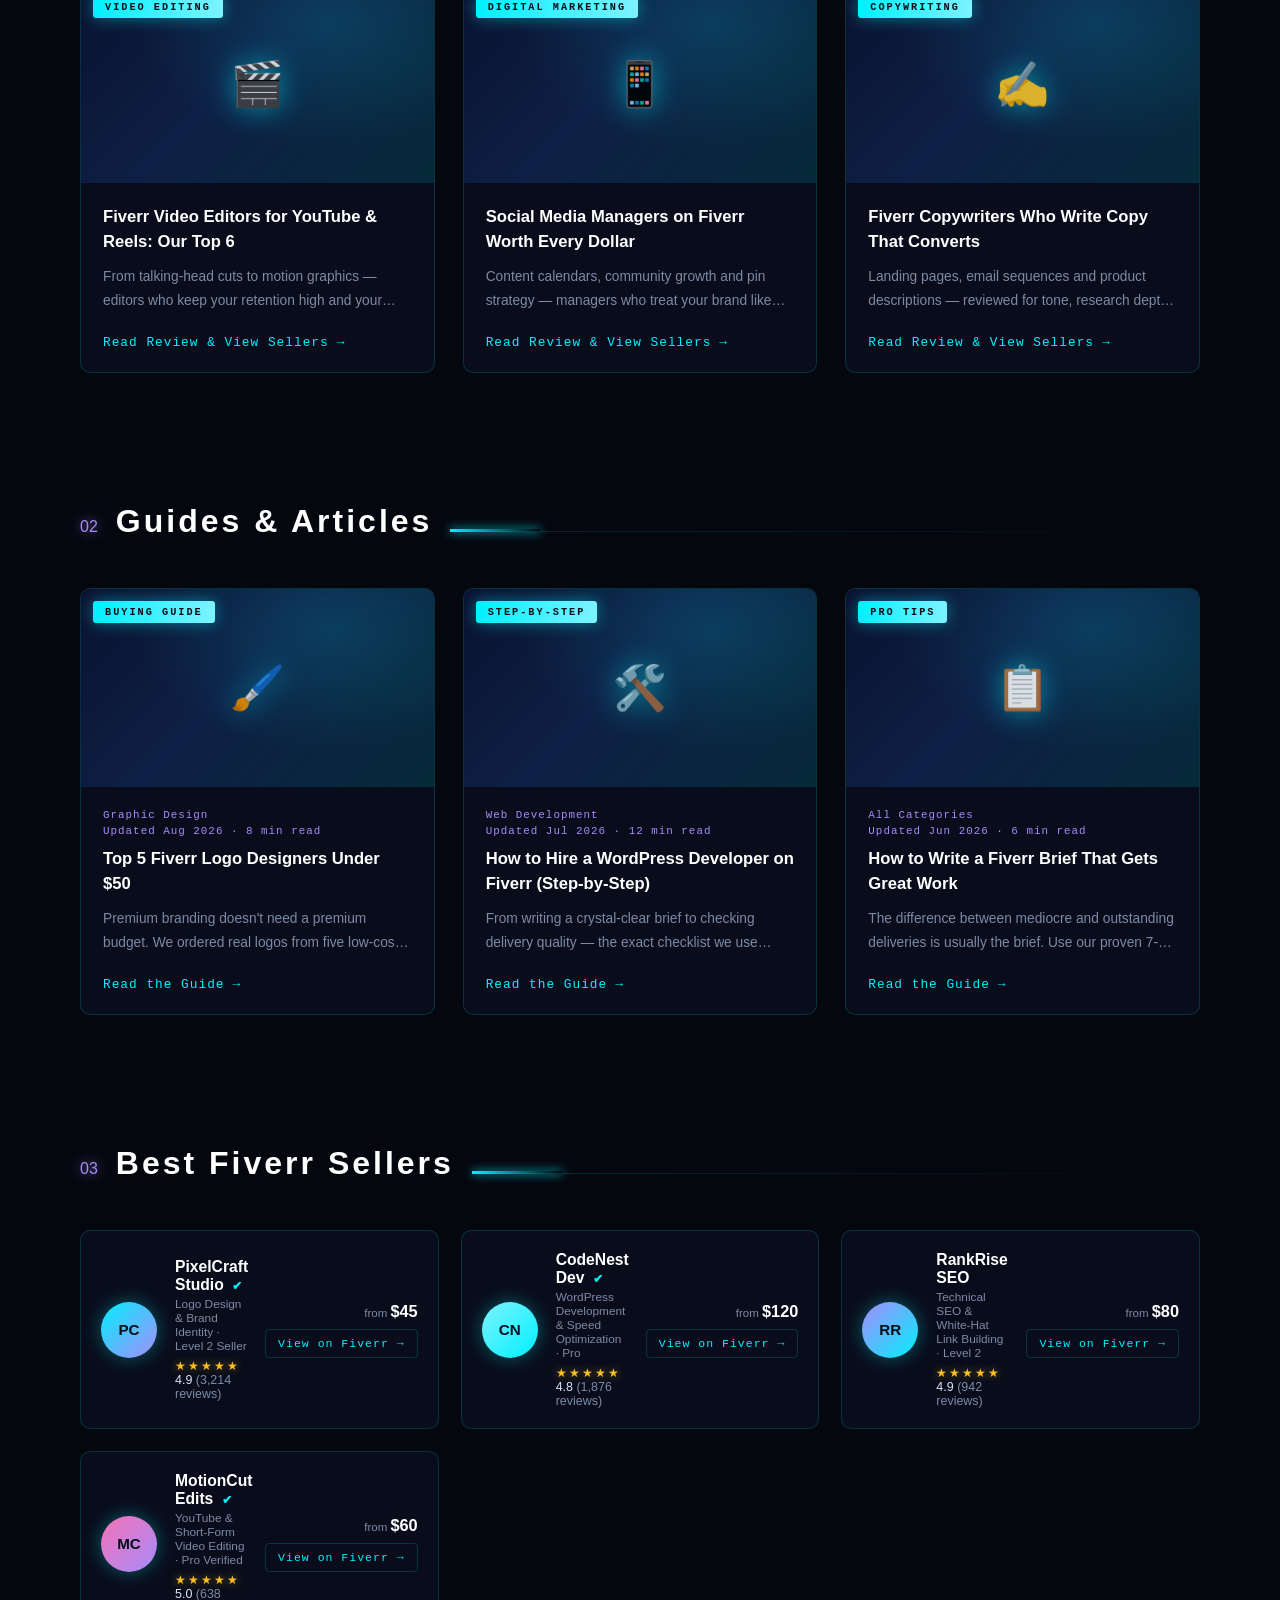
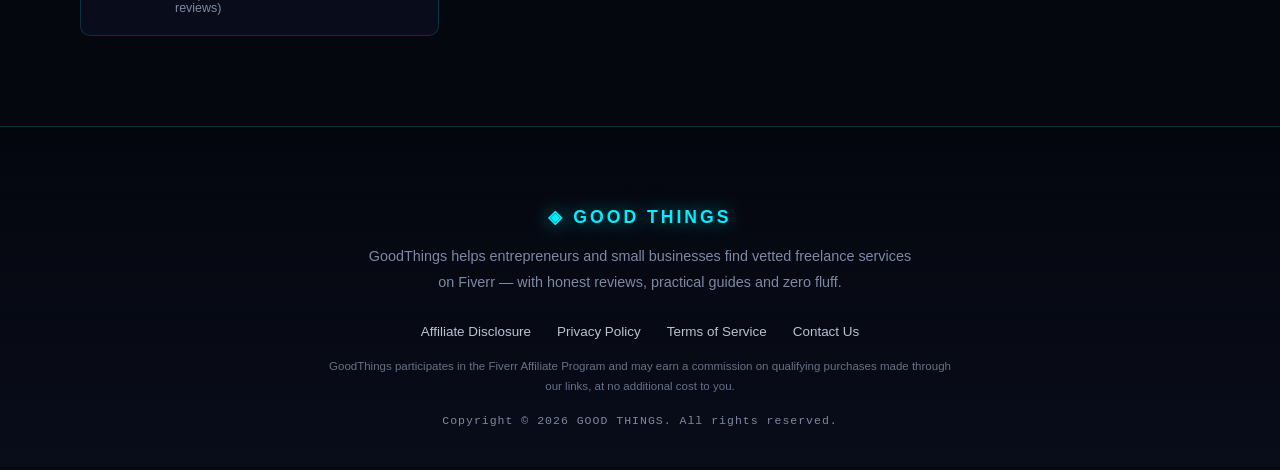
==== commit 85716932: "Add files via upload" ====
--- a/index.html
+++ b/index.html
@@ -1,53 +1,66 @@
 <!DOCTYPE html>
-<!--
-  ============================================================
-  个人品牌官网 / Personal Brand Website
-  ------------------------------------------------------------
-  占位图清单（直接用同名文件覆盖即可，无需改代码）：
-    images/avatar.jpg        —— 个人头像（已用你的 images/avatar.jpg.jfif 复制填充）
-    images/video-poster.jpg  —— 视频封面 1280x720
-    images/article-01.jpg    —— 文章1封面 800x500
-    images/article-02.jpg    —— 文章2封面 800x500
-    images/article-03.jpg    —— 文章3封面 800x500
-    images/work-01.jpg       —— 作品1 800x600
-    images/work-02.jpg       —— 作品2 800x600
-    images/work-03.jpg       —— 作品3 800x600
-    images/work-04.jpg       —— 作品4 800x600
-    images/work-05.jpg       —— 作品5 800x600
-    images/work-06.jpg       —— 作品6 800x600
-  所有占位图上已写好文件名，替换后水印自动消失。
-  文字内容（占位文字）在 js/main.js 的 translations 对象中修改。
-  ============================================================
--->
-<html lang="zh-CN">
+<html lang="en">
 <head>
   <meta charset="UTF-8">
   <meta name="viewport" content="width=device-width, initial-scale=1.0">
-  <title>YOUR NAME | 个人品牌官网</title>
-  <meta name="description" content="个人品牌官网 - 科技感 / 科幻风 / 粒子交互">
+  <title>Good Things - Vetted Fiverr Sellers & Free Buyer Guides</title>
+  <meta name="description" content="GoodThings reviews and compares real Fiverr sellers — honest picks, real prices and free step-by-step buyer guides for design, web, SEO, video and marketing.">
+  <link rel="canonical" href="https://goodthings.top/">
+
+  <!-- Open Graph (Facebook / Pinterest Rich Pins) -->
+  <meta property="og:type" content="website">
+  <meta property="og:site_name" content="GoodThings">
+  <meta property="og:url" content="https://goodthings.top/">
+  <meta property="og:title" content="Good Things - Vetted Fiverr Sellers & Free Buyer Guides">
+  <meta property="og:description" content="Honest reviews, price comparisons and free step-by-step guides for the best Fiverr sellers — so you can hire with confidence.">
+  <meta property="og:image" content="https://images.unsplash.com/photo-1561070791-2526d30994b5?auto=format&fit=crop&w=1200&h=630&q=70">
+  <meta property="og:image:width" content="1200">
+  <meta property="og:image:height" content="630">
+  <meta name="twitter:card" content="summary_large_image">
+  <meta name="twitter:title" content="Good Things - Vetted Fiverr Sellers & Free Buyer Guides">
+  <meta name="twitter:description" content="Honest reviews, price comparisons and free buyer guides for the best Fiverr sellers.">
+  <meta name="twitter:image" content="https://images.unsplash.com/photo-1561070791-2526d30994b5?auto=format&fit=crop&w=1200&h=630&q=70">
+
+  <!-- Schema.org structured data (Pinterest Rich Pins friendly) -->
+  <script type="application/ld+json">
+  {
+    "@context": "https://schema.org",
+    "@type": "WebSite",
+    "name": "GoodThings",
+    "alternateName": "Good Things",
+    "url": "https://goodthings.top/",
+    "description": "Honest reviews, price comparisons and free step-by-step buyer guides for the best Fiverr sellers in design, web, SEO, video and marketing.",
+    "inLanguage": "en",
+    "publisher": {
+      "@type": "Organization",
+      "name": "GoodThings",
+      "url": "https://goodthings.top/"
+    }
+  }
+  </script>
+
   <link rel="icon" href="data:image/svg+xml,<svg xmlns='http://www.w3.org/2000/svg' viewBox='0 0 100 100'><text y='80' font-size='80'>◈</text></svg>">
   <link rel="stylesheet" href="css/style.css">
 </head>
 <body>
 
-  <!-- 粒子背景画布（全屏，鼠标拖动粒子追踪） -->
+  <!-- Particle background (mouse drag tracking) -->
   <canvas id="particle-canvas" aria-hidden="true"></canvas>
   <div class="grid-overlay" aria-hidden="true"></div>
   <div class="scanline" aria-hidden="true"></div>
 
-  <!-- ===== 导航栏 ===== -->
+  <!-- ===== Header & Navigation ===== -->
   <header class="navbar" id="navbar">
-    <a class="logo" href="#hero">◈ <span data-i18n="logo">你的名字</span></a>
+    <a class="logo" href="#hero">◈ <span>GOOD THINGS</span></a>
     <nav class="nav-links" id="nav-links">
-      <a href="#about"    data-i18n="nav.about">关于我</a>
-      <a href="#video"    data-i18n="nav.video">个人视频</a>
-      <a href="#articles" data-i18n="nav.articles">文章</a>
-      <a href="#works"    data-i18n="nav.works">作品展示</a>
+      <a href="#hero">Home</a>
+      <a href="#recommended-services">Top Services</a>
+      <a href="#guides">Guides & Articles</a>
+      <a href="#sellers">Best Fiverr Sellers</a>
+      <a href="#disclosure">Affiliate Disclosure</a>
     </nav>
     <div class="nav-right">
-      <button id="lang-toggle" class="lang-btn" title="Switch Language">
-        <span class="lang-icon">⇄</span><span id="lang-label">EN</span>
-      </button>
+      <a href="#recommended-services" class="btn-cta-nav">Explore Top Picks</a>
       <button id="menu-btn" class="menu-btn" aria-label="menu">
         <span></span><span></span><span></span>
       </button>
@@ -55,203 +68,266 @@
   </header>
 
   <main>
-    <!-- ===== Hero 首屏 ===== -->
+    <!-- ===== Hero ===== -->
     <section class="hero" id="hero">
       <div class="hero-hud hud-tl" aria-hidden="true"></div>
       <div class="hero-hud hud-tr" aria-hidden="true"></div>
       <div class="hero-hud hud-bl" aria-hidden="true"></div>
       <div class="hero-hud hud-br" aria-hidden="true"></div>
 
-      <p class="hero-hello" data-i18n="hero.hello">你好，欢迎来到我的数字空间</p>
-      <h1 class="hero-name glitch" data-text="YOUR NAME">YOUR NAME</h1>
+      <p class="hero-hello mono"><span id="typing"></span><span class="cursor">_</span></p>
+      <h1 class="hero-name">Find the Best Fiverr Sellers — Without the Guesswork</h1>
       <p class="hero-sub">
-        <span class="typing" id="typing"></span><span class="cursor">_</span>
+        Honest reviews, price comparisons and free step-by-step guides for the best Fiverr sellers
+        in design, web, SEO, video and marketing — so you can hire with confidence.
       </p>
+
       <div class="hero-cta">
-        <a href="#works" class="btn btn-primary" data-i18n="hero.cta1">查看作品</a>
-        <a href="#about" class="btn btn-ghost" data-i18n="hero.cta2">了解我</a>
-      </div>
+        <a href="#recommended-services" class="btn btn-primary">Browse Vetted Sellers</a>
+        <a href="#guides" class="btn btn-ghost">Read Free Buyer Guides</a>
+      </div>
+
       <div class="hero-stats">
-        <div class="stat"><span class="stat-num" data-count="6">0</span><span class="stat-plus">+</span><p data-i18n="hero.stat1">年经验</p></div>
-        <div class="stat"><span class="stat-num" data-count="40">0</span><span class="stat-plus">+</span><p data-i18n="hero.stat2">项目</p></div>
-        <div class="stat"><span class="stat-num" data-count="30">0</span><span class="stat-plus">+</span><p data-i18n="hero.stat3">文章</p></div>
+        <div class="stat"><span class="stat-num" data-count="6">0</span><span class="stat-plus" aria-hidden="true"></span><p>Vetted Categories</p></div>
+        <div class="stat"><span class="stat-num" data-count="3">0</span><span class="stat-plus" aria-hidden="true"></span><p>Step-by-Step Guides</p></div>
+        <div class="stat"><span class="stat-num" data-count="100">0</span><span class="stat-plus">%</span><p>Free to Use</p></div>
       </div>
       <div class="scroll-hint" aria-hidden="true"><span></span></div>
     </section>
 
-    <!-- ===== 关于我 / 个人介绍 ===== -->
-    <section class="section" id="about">
+    <!-- ===== Affiliate Disclosure (compliance banner) ===== -->
+    <section class="disclosure" id="disclosure">
+      <div class="disclosure-box reveal">
+        <span class="d-icon" aria-hidden="true">🤝</span>
+        <p>
+          <strong>Affiliate Disclosure:</strong> GoodThings is reader-supported. When you buy
+          through links on our site, we may earn an affiliate commission from Fiverr —
+          at no extra cost to you. We only recommend services we have reviewed and vetted.
+        </p>
+      </div>
+    </section>
+
+    <!-- ===== Top Fiverr Services (recommendation cards) ===== -->
+    <section class="section" id="recommended-services">
       <div class="section-head">
         <span class="section-index">01</span>
-        <h2 data-i18n="about.title">关于我</h2>
+        <h2>Top Fiverr Services</h2>
         <div class="section-line"></div>
       </div>
-      <div class="about-grid">
-        <div class="about-photo reveal">
-          <!-- ★ 占位图：images/avatar.jpg（800x800 建议正方形头像） -->
-          <div class="photo-frame">
-            <img src="images/avatar.jpg" alt="avatar" id="avatar-img">
-            <div class="photo-corners" aria-hidden="true"></div>
-          </div>
-          <div class="photo-tag mono" data-i18n="about.photoTag">// ID CARD · 001</div>
-        </div>
-        <div class="about-text reveal">
-          <h3 data-i18n="about.name">我是你的名字</h3>
-          <p class="about-role mono" data-i18n="about.role">[ 科幻创作者 / 数字体验设计师 ]</p>
-          <p data-i18n="about.bio1">【占位文字】这里写你的个人介绍第一段：你是谁、从事什么领域、有什么独特经历。建议 2~3 句话，突出你的个人标签与专业方向。</p>
-          <p data-i18n="about.bio2">【占位文字】这里写第二段：你的理念、擅长技能或正在探索的方向，让访客快速建立对你的认知与信任。</p>
-          <div class="skill-tags">
-            <span class="tag">Skill A</span><span class="tag">Skill B</span><span class="tag">Skill C</span>
-            <span class="tag">Skill D</span><span class="tag">Skill E</span><span class="tag">Skill F</span>
-          </div>
-        </div>
-      </div>
-    </section>
-
-    <!-- ===== 个人视频 ===== -->
-    <section class="section" id="video">
+
+      <!-- ⚠ Replace each /go/... path with your real Fiverr affiliate link (Fiverr Affiliates / CJ / Impact) -->
+      <div class="cards-grid">
+
+        <article class="service-card reveal">
+          <div class="card-media" style="--icon:'🎨'">
+            <img src="https://images.unsplash.com/photo-1561070791-2526d30994b5?auto=format&fit=crop&w=900&q=70" alt="Graphic designer workspace with brand color swatches and design tools" loading="lazy" onerror="this.classList.add('broken')">
+            <span class="badge">Graphic Design</span>
+          </div>
+          <div class="service-body">
+            <h3>Best Fiverr Logo Designers for Startups (2026 Picks)</h3>
+            <p>We compared 40+ sellers on price, turnaround and revisions — these studios deliver agency-quality branding on a startup budget.</p>
+            <a class="card-btn" href="https://goodthings.top/go/logo-design" target="_blank" rel="sponsored nofollow noopener">Read Review &amp; View Sellers <span class="arrow">→</span></a>
+          </div>
+        </article>
+
+        <article class="service-card reveal">
+          <div class="card-media" style="--icon:'💻'">
+            <img src="https://images.unsplash.com/photo-1498050108023-c5249f4df085?auto=format&fit=crop&w=900&q=70" alt="Laptop showing website code during WordPress development" loading="lazy" onerror="this.classList.add('broken')">
+            <span class="badge">WordPress Dev</span>
+          </div>
+          <div class="service-body">
+            <h3>Top WordPress Developers on Fiverr for Small Business Sites</h3>
+            <p>Fast, SEO-ready and mobile-friendly builds from vetted sellers — with real delivery times and revision policies compared.</p>
+            <a class="card-btn" href="https://goodthings.top/go/wordpress-dev" target="_blank" rel="sponsored nofollow noopener">Read Review &amp; View Sellers <span class="arrow">→</span></a>
+          </div>
+        </article>
+
+        <article class="service-card reveal">
+          <div class="card-media" style="--icon:'📈'">
+            <img src="https://images.unsplash.com/photo-1460925895917-afdab827c52f?auto=format&fit=crop&w=900&q=70" alt="Laptop displaying SEO analytics dashboard with growth charts" loading="lazy" onerror="this.classList.add('broken')">
+            <span class="badge">SEO</span>
+          </div>
+          <div class="service-body">
+            <h3>10 Fiverr SEO Experts That Actually Move the Needle</h3>
+            <p>No empty promises — these sellers show real ranking case studies, transparent audits and white-hat link building.</p>
+            <a class="card-btn" href="https://goodthings.top/go/seo-experts" target="_blank" rel="sponsored nofollow noopener">Read Review &amp; View Sellers <span class="arrow">→</span></a>
+          </div>
+        </article>
+
+        <article class="service-card reveal">
+          <div class="card-media" style="--icon:'🎬'">
+            <img src="https://images.unsplash.com/photo-1574717024653-61fd2cf4d44d?auto=format&fit=crop&w=900&q=70" alt="Video editing timeline on a professional editing workstation" loading="lazy" onerror="this.classList.add('broken')">
+            <span class="badge">Video Editing</span>
+          </div>
+          <div class="service-body">
+            <h3>Fiverr Video Editors for YouTube &amp; Reels: Our Top 6</h3>
+            <p>From talking-head cuts to motion graphics — editors who keep your retention high and your turnaround under 48 hours.</p>
+            <a class="card-btn" href="https://goodthings.top/go/video-editing" target="_blank" rel="sponsored nofollow noopener">Read Review &amp; View Sellers <span class="arrow">→</span></a>
+          </div>
+        </article>
+
+        <article class="service-card reveal">
+          <div class="card-media" style="--icon:'📱'">
+            <img src="https://images.unsplash.com/photo-1611162617213-7d7a39e9b1d7?auto=format&fit=crop&w=900&q=70" alt="Smartphone with social media application icons on screen" loading="lazy" onerror="this.classList.add('broken')">
+            <span class="badge">Digital Marketing</span>
+          </div>
+          <div class="service-body">
+            <h3>Social Media Managers on Fiverr Worth Every Dollar</h3>
+            <p>Content calendars, community growth and pin strategy — managers who treat your brand like their own portfolio.</p>
+            <a class="card-btn" href="https://goodthings.top/go/social-media" target="_blank" rel="sponsored nofollow noopener">Read Review &amp; View Sellers <span class="arrow">→</span></a>
+          </div>
+        </article>
+
+        <article class="service-card reveal">
+          <div class="card-media" style="--icon:'✍️'">
+            <img src="https://images.unsplash.com/photo-1455390582262-044cdead277a?auto=format&fit=crop&w=900&q=70" alt="Fountain pen writing on paper, creative copywriting scene" loading="lazy" onerror="this.classList.add('broken')">
+            <span class="badge">Copywriting</span>
+          </div>
+          <div class="service-body">
+            <h3>Fiverr Copywriters Who Write Copy That Converts</h3>
+            <p>Landing pages, email sequences and product descriptions — reviewed for tone, research depth and conversion focus.</p>
+            <a class="card-btn" href="https://goodthings.top/go/copywriting" target="_blank" rel="sponsored nofollow noopener">Read Review &amp; View Sellers <span class="arrow">→</span></a>
+          </div>
+        </article>
+
+      </div>
+    </section>
+
+    <!-- ===== Guides & Articles ===== -->
+    <section class="section" id="guides">
       <div class="section-head">
         <span class="section-index">02</span>
-        <h2 data-i18n="video.title">个人视频</h2>
+        <h2>Guides &amp; Articles</h2>
         <div class="section-line"></div>
       </div>
-      <div class="video-wrap reveal">
-        <div class="video-frame">
-          <div class="video-corners" aria-hidden="true"></div>
-          <!-- ★ 占位视频：将本地视频文件放到 images/ 下，例如 images/my-video.mp4，然后替换 <source> 的 src -->
-          <video id="intro-video" controls preload="metadata" poster="images/video-poster.jpg">
-            <source src="images/my-video.mp4" type="video/mp4">
-            <!-- 如果用 B 站/YouTube，注释掉上面的 <video>，取消下面 iframe 注释并填入链接
-            <iframe src="https://player.bilibili.com/player.html?bvid=BVxxxxxx" scrolling="no" border="0" frameborder="no" framespacing="0" allowfullscreen="true"></iframe>
-            -->
-          </video>
-          <div class="video-note mono" data-i18n="video.note">[ 视频文件：images/my-video.mp4 · 封面：images/video-poster.jpg ]</div>
-        </div>
-        <p class="video-desc" data-i18n="video.desc">【占位文字】视频简介：一句话介绍这个视频的内容，例如个人宣传片、作品混剪或演讲记录。</p>
-      </div>
-    </section>
-
-    <!-- ===== 文章 ===== -->
-    <section class="section" id="articles">
+      <div class="cards-grid guides-grid">
+
+        <article class="article-card reveal">
+          <a href="https://goodthings.top/guides/logo-designers-under-50" class="card-media" style="--icon:'🖌️'">
+            <img src="https://images.unsplash.com/photo-1626785774573-4b799315345d?auto=format&fit=crop&w=900&q=70" alt="Designer sketching logo concepts on a drawing tablet" loading="lazy" onerror="this.classList.add('broken')">
+            <span class="badge">Buying Guide</span>
+          </a>
+          <div class="service-body">
+            <div class="card-meta"><span>Graphic Design</span><time>Updated Aug 2026 · 8 min read</time></div>
+            <h3>Top 5 Fiverr Logo Designers Under $50</h3>
+            <p>Premium branding doesn't need a premium budget. We ordered real logos from five low-cost sellers and graded the results.</p>
+            <a class="card-btn" href="https://goodthings.top/guides/logo-designers-under-50">Read the Guide <span class="arrow">→</span></a>
+          </div>
+        </article>
+
+        <article class="article-card reveal">
+          <a href="https://goodthings.top/guides/hire-wordpress-developer" class="card-media" style="--icon:'🛠️'">
+            <img src="https://images.unsplash.com/photo-1461749280684-dccba630e2f6?auto=format&fit=crop&w=900&q=70" alt="Programmer screen with colorful code in a dark editor" loading="lazy" onerror="this.classList.add('broken')">
+            <span class="badge">Step-by-Step</span>
+          </a>
+          <div class="service-body">
+            <div class="card-meta"><span>Web Development</span><time>Updated Jul 2026 · 12 min read</time></div>
+            <h3>How to Hire a WordPress Developer on Fiverr (Step-by-Step)</h3>
+            <p>From writing a crystal-clear brief to checking delivery quality — the exact checklist we use before recommending any seller.</p>
+            <a class="card-btn" href="https://goodthings.top/guides/hire-wordpress-developer">Read the Guide <span class="arrow">→</span></a>
+          </div>
+        </article>
+
+        <article class="article-card reveal">
+          <a href="https://goodthings.top/guides/write-a-winning-brief" class="card-media" style="--icon:'📋'">
+            <img src="https://images.unsplash.com/photo-1434030216411-0b793f4b4173?auto=format&fit=crop&w=900&q=70" alt="Person taking structured notes next to a laptop and coffee" loading="lazy" onerror="this.classList.add('broken')">
+            <span class="badge">Pro Tips</span>
+          </a>
+          <div class="service-body">
+            <div class="card-meta"><span>All Categories</span><time>Updated Jun 2026 · 6 min read</time></div>
+            <h3>How to Write a Fiverr Brief That Gets Great Work</h3>
+            <p>The difference between mediocre and outstanding deliveries is usually the brief. Use our proven 7-part template.</p>
+            <a class="card-btn" href="https://goodthings.top/guides/write-a-winning-brief">Read the Guide <span class="arrow">→</span></a>
+          </div>
+        </article>
+
+      </div>
+    </section>
+
+    <!-- ===== Best Fiverr Sellers ===== -->
+    <section class="section" id="sellers">
       <div class="section-head">
         <span class="section-index">03</span>
-        <h2 data-i18n="articles.title">文章</h2>
+        <h2>Best Fiverr Sellers</h2>
         <div class="section-line"></div>
       </div>
-      <div class="article-grid">
-        <!-- ★ 占位图：images/article-01.jpg -->
-        <article class="article-card reveal">
-          <a href="#" class="card-cover">
-            <img src="images/article-01.jpg" alt="article-01">
-            <span class="cover-tag mono">images/article-01.jpg</span>
-          </a>
-          <div class="card-body">
-            <div class="card-meta mono"><span data-i18n="articles.tag1">随笔</span><time>2026-08-01</time></div>
-            <h3 data-i18n="articles.a1.title">【占位标题】文章标题一：关于未来的一百种想象</h3>
-            <p data-i18n="articles.a1.excerpt">【占位摘要】这里是文章摘要占位文字，写 1~2 句吸引读者点击的内容概述，说明文章主题与价值。</p>
-            <a href="#" class="card-link" data-i18n="articles.read">阅读更多 →</a>
-          </div>
-        </article>
-        <!-- ★ 占位图：images/article-02.jpg -->
-        <article class="article-card reveal">
-          <a href="#" class="card-cover">
-            <img src="images/article-02.jpg" alt="article-02">
-            <span class="cover-tag mono">images/article-02.jpg</span>
-          </a>
-          <div class="card-body">
-            <div class="card-meta mono"><span data-i18n="articles.tag2">技术</span><time>2026-07-12</time></div>
-            <h3 data-i18n="articles.a2.title">【占位标题】文章标题二：粒子系统的设计与实现</h3>
-            <p data-i18n="articles.a2.excerpt">【占位摘要】这里是文章摘要占位文字，写 1~2 句吸引读者点击的内容概述，说明文章主题与价值。</p>
-            <a href="#" class="card-link" data-i18n="articles.read">阅读更多 →</a>
-          </div>
-        </article>
-        <!-- ★ 占位图：images/article-03.jpg -->
-        <article class="article-card reveal">
-          <a href="#" class="card-cover">
-            <img src="images/article-03.jpg" alt="article-03">
-            <span class="cover-tag mono">images/article-03.jpg</span>
-          </a>
-          <div class="card-body">
-            <div class="card-meta mono"><span data-i18n="articles.tag3">创作</span><time>2026-06-20</time></div>
-            <h3 data-i18n="articles.a3.title">【占位标题】文章标题三：我的科幻创作手记</h3>
-            <p data-i18n="articles.a3.excerpt">【占位摘要】这里是文章摘要占位文字，写 1~2 句吸引读者点击的内容概述，说明文章主题与价值。</p>
-            <a href="#" class="card-link" data-i18n="articles.read">阅读更多 →</a>
-          </div>
-        </article>
-      </div>
-    </section>
-
-    <!-- ===== 作品展示 ===== -->
-    <section class="section" id="works">
-      <div class="section-head">
-        <span class="section-index">04</span>
-        <h2 data-i18n="works.title">作品展示</h2>
-        <div class="section-line"></div>
-      </div>
-      <div class="works-grid">
-        <!-- ★ 占位图：images/work-01.jpg ~ work-06.jpg -->
-        <a href="#" class="work-card reveal">
-          <img src="images/work-01.jpg" alt="work-01">
-          <div class="work-overlay">
-            <span class="work-tag mono">PROJECT 01</span>
-            <h3 data-i18n="works.w1.title">【占位】作品名称一</h3>
-            <p data-i18n="works.w1.desc">作品简介占位：一句话说明这个作品是什么、用了什么技术。</p>
-          </div>
-        </a>
-        <a href="#" class="work-card reveal">
-          <img src="images/work-02.jpg" alt="work-02">
-          <div class="work-overlay">
-            <span class="work-tag mono">PROJECT 02</span>
-            <h3 data-i18n="works.w2.title">【占位】作品名称二</h3>
-            <p data-i18n="works.w2.desc">作品简介占位：一句话说明这个作品是什么、用了什么技术。</p>
-          </div>
-        </a>
-        <a href="#" class="work-card reveal">
-          <img src="images/work-03.jpg" alt="work-03">
-          <div class="work-overlay">
-            <span class="work-tag mono">PROJECT 03</span>
-            <h3 data-i18n="works.w3.title">【占位】作品名称三</h3>
-            <p data-i18n="works.w3.desc">作品简介占位：一句话说明这个作品是什么、用了什么技术。</p>
-          </div>
-        </a>
-        <a href="#" class="work-card reveal">
-          <img src="images/work-04.jpg" alt="work-04">
-          <div class="work-overlay">
-            <span class="work-tag mono">PROJECT 04</span>
-            <h3 data-i18n="works.w4.title">【占位】作品名称四</h3>
-            <p data-i18n="works.w4.desc">作品简介占位：一句话说明这个作品是什么、用了什么技术。</p>
-          </div>
-        </a>
-        <a href="#" class="work-card reveal">
-          <img src="images/work-05.jpg" alt="work-05">
-          <div class="work-overlay">
-            <span class="work-tag mono">PROJECT 05</span>
-            <h3 data-i18n="works.w5.title">【占位】作品名称五</h3>
-            <p data-i18n="works.w5.desc">作品简介占位：一句话说明这个作品是什么、用了什么技术。</p>
-          </div>
-        </a>
-        <a href="#" class="work-card reveal">
-          <img src="images/work-06.jpg" alt="work-06">
-          <div class="work-overlay">
-            <span class="work-tag mono">PROJECT 06</span>
-            <h3 data-i18n="works.w6.title">【占位】作品名称六</h3>
-            <p data-i18n="works.w6.desc">作品简介占位：一句话说明这个作品是什么、用了什么技术。</p>
-          </div>
-        </a>
-      </div>
-    </section>
-
-    <!-- ===== 联系 / 页脚 ===== -->
-    <footer class="footer" id="contact">
-      <h2 class="footer-title" data-i18n="footer.title">建立连接</h2>
-      <p data-i18n="footer.desc">【占位文字】欢迎合作与交流，可以通过以下方式找到我。</p>
-      <div class="social-row">
-        <a href="#" class="social-link">WeChat</a>
-        <a href="#" class="social-link">Email</a>
-        <a href="#" class="social-link">GitHub</a>
-        <a href="#" class="social-link">Bilibili</a>
-      </div>
-      <p class="copyright mono">© 2026 YOUR NAME · <span data-i18n="footer.rights">保留所有权利</span></p>
+
+      <!-- ⚠ Replace /go/... paths with your Fiverr affiliate deep links to each seller gig -->
+      <div class="seller-grid">
+
+        <div class="seller-card reveal">
+          <div class="seller-avatar" style="--av1:#00f0ff;--av2:#a78bfa">PC</div>
+          <div class="seller-info">
+            <h3>PixelCraft Studio <span class="verified" title="Fiverr Pro verified">✔</span></h3>
+            <p class="seller-meta">Logo Design &amp; Brand Identity · Level 2 Seller</p>
+            <p class="seller-rating"><span class="stars" aria-hidden="true">★★★★★</span> 4.9 <span class="rev">(3,214 reviews)</span></p>
+          </div>
+          <div class="seller-action">
+            <p class="seller-price">from <strong>$45</strong></p>
+            <a class="btn-mini" href="https://goodthings.top/go/pixelcraft" target="_blank" rel="sponsored nofollow noopener">View on Fiverr →</a>
+          </div>
+        </div>
+
+        <div class="seller-card reveal">
+          <div class="seller-avatar" style="--av1:#7df3ff;--av2:#00f0ff">CN</div>
+          <div class="seller-info">
+            <h3>CodeNest Dev <span class="verified" title="Fiverr Pro verified">✔</span></h3>
+            <p class="seller-meta">WordPress Development &amp; Speed Optimization · Pro</p>
+            <p class="seller-rating"><span class="stars" aria-hidden="true">★★★★★</span> 4.8 <span class="rev">(1,876 reviews)</span></p>
+          </div>
+          <div class="seller-action">
+            <p class="seller-price">from <strong>$120</strong></p>
+            <a class="btn-mini" href="https://goodthings.top/go/codenest" target="_blank" rel="sponsored nofollow noopener">View on Fiverr →</a>
+          </div>
+        </div>
+
+        <div class="seller-card reveal">
+          <div class="seller-avatar" style="--av1:#a78bfa;--av2:#00f0ff">RR</div>
+          <div class="seller-info">
+            <h3>RankRise SEO</h3>
+            <p class="seller-meta">Technical SEO &amp; White-Hat Link Building · Level 2</p>
+            <p class="seller-rating"><span class="stars" aria-hidden="true">★★★★★</span> 4.9 <span class="rev">(942 reviews)</span></p>
+          </div>
+          <div class="seller-action">
+            <p class="seller-price">from <strong>$80</strong></p>
+            <a class="btn-mini" href="https://goodthings.top/go/rankrise" target="_blank" rel="sponsored nofollow noopener">View on Fiverr →</a>
+          </div>
+        </div>
+
+        <div class="seller-card reveal">
+          <div class="seller-avatar" style="--av1:#f472b6;--av2:#a78bfa">MC</div>
+          <div class="seller-info">
+            <h3>MotionCut Edits <span class="verified" title="Fiverr Pro verified">✔</span></h3>
+            <p class="seller-meta">YouTube &amp; Short-Form Video Editing · Pro Verified</p>
+            <p class="seller-rating"><span class="stars" aria-hidden="true">★★★★★</span> 5.0 <span class="rev">(638 reviews)</span></p>
+          </div>
+          <div class="seller-action">
+            <p class="seller-price">from <strong>$60</strong></p>
+            <a class="btn-mini" href="https://goodthings.top/go/motioncut" target="_blank" rel="sponsored nofollow noopener">View on Fiverr →</a>
+          </div>
+        </div>
+
+      </div>
+    </section>
+
+    <!-- ===== Footer ===== -->
+    <footer class="footer" id="footer">
+      <div class="footer-brand">◈ GOOD THINGS</div>
+      <p class="footer-bio">
+        GoodThings helps entrepreneurs and small businesses find vetted freelance
+        services on Fiverr — with honest reviews, practical guides and zero fluff.
+      </p>
+      <nav class="footer-legal" aria-label="Legal">
+        <a href="#disclosure">Affiliate Disclosure</a>
+        <a href="privacy-policy.html">Privacy Policy</a>
+        <a href="terms-of-service.html">Terms of Service</a>
+        <a href="mailto:liug6576@gmail.com">Contact Us</a>
+      </nav>
+      <p class="footer-note">
+        GoodThings participates in the Fiverr Affiliate Program and may earn a commission
+        on qualifying purchases made through our links, at no additional cost to you.
+      </p>
+      <p class="copyright mono">Copyright © 2026 GOOD THINGS. All rights reserved.</p>
     </footer>
   </main>
 
--- a/css/style.css
+++ b/css/style.css
@@ -1,14 +1,15 @@
 /* ============================================================
-   个人品牌官网 · 科幻风格样式
+   GoodThings — Fiverr Affiliate Directory (dark sci-fi theme)
    ============================================================ */
 :root {
   --bg: #05070f;
   --bg-2: #0a0e1c;
   --panel: rgba(13, 18, 36, 0.62);
-  --line: rgba(80, 220, 255, 0.16);
-  --cyan: #22d3ee;
+  --line: rgba(0, 240, 255, 0.16);
+  --cyan: #00f0ff;
+  --blue: #38bdf8;
   --purple: #a78bfa;
-  --pink: #f472b6;
+  --gold: #fbbf24;
   --text: #d7e3f4;
   --text-dim: #7d8aa5;
   --font-display: "Orbitron", "Bahnschrift", "Segoe UI", "Microsoft YaHei", sans-serif;
@@ -31,10 +32,13 @@
 img { display: block; max-width: 100%; }
 a { color: inherit; text-decoration: none; }
 
-::selection { background: rgba(34, 211, 238, 0.35); }
+::selection { background: rgba(0, 240, 255, 0.35); }
 ::-webkit-scrollbar { width: 8px; }
 ::-webkit-scrollbar-track { background: var(--bg); }
 ::-webkit-scrollbar-thumb { background: linear-gradient(var(--cyan), var(--purple)); border-radius: 4px; }
+
+/* 锚点跳转时为固定导航栏留出空间 */
+section[id], .disclosure { scroll-margin-top: 84px; }
 
 /* ---------- 背景层：粒子画布 / 网格 / 扫描线 ---------- */
 #particle-canvas {
@@ -45,8 +49,8 @@
 .grid-overlay {
   position: fixed; inset: 0; z-index: 0; pointer-events: none;
   background-image:
-    linear-gradient(rgba(34, 211, 238, 0.045) 1px, transparent 1px),
-    linear-gradient(90deg, rgba(34, 211, 238, 0.045) 1px, transparent 1px);
+    linear-gradient(rgba(0, 240, 255, 0.045) 1px, transparent 1px),
+    linear-gradient(90deg, rgba(0, 240, 255, 0.045) 1px, transparent 1px);
   background-size: 56px 56px;
   mask-image: radial-gradient(ellipse 90% 70% at 50% 40%, #000 40%, transparent 100%);
 }
@@ -60,24 +64,30 @@
 .navbar {
   position: fixed; top: 0; left: 0; right: 0; z-index: 100;
   display: flex; align-items: center; justify-content: space-between;
-  padding: 0 clamp(20px, 4vw, 56px); height: 68px;
+  padding: 0 clamp(16px, 3.5vw, 48px); height: 68px;
   background: rgba(5, 7, 15, 0.55);
   backdrop-filter: blur(14px);
   border-bottom: 1px solid var(--line);
   transition: box-shadow .3s;
-}
-.navbar.scrolled { box-shadow: 0 6px 30px rgba(34, 211, 238, 0.08); }
+  gap: 14px;
+}
+.navbar.scrolled { box-shadow: 0 6px 30px rgba(0, 240, 255, 0.08); }
 
 .logo {
   font-family: var(--font-display);
-  font-weight: 700; font-size: 1.05rem; letter-spacing: 2px;
+  font-weight: 800; font-size: 1.05rem; letter-spacing: 2px;
+  text-transform: uppercase;
   color: var(--cyan);
-  text-shadow: 0 0 18px rgba(34, 211, 238, 0.6);
-}
-.nav-links { display: flex; gap: clamp(14px, 2.5vw, 34px); }
+  text-shadow: 0 0 18px rgba(0, 240, 255, 0.6), 0 0 40px rgba(0, 240, 255, 0.25);
+  white-space: nowrap;
+}
+.logo > span { white-space: nowrap; }
+
+.nav-links { display: flex; gap: clamp(12px, 2vw, 28px); }
 .nav-links a {
-  font-size: .92rem; letter-spacing: 1px; color: var(--text-dim);
+  font-size: .88rem; letter-spacing: .5px; color: var(--text-dim);
   position: relative; padding: 6px 2px; transition: color .25s;
+  white-space: nowrap;
 }
 .nav-links a::after {
   content: ""; position: absolute; left: 0; bottom: 0; height: 1px; width: 0;
@@ -89,17 +99,19 @@
 .nav-links a:hover::after { width: 100%; }
 
 .nav-right { display: flex; align-items: center; gap: 14px; }
-.lang-btn {
-  display: flex; align-items: center; gap: 6px;
-  background: transparent; border: 1px solid var(--line);
-  color: var(--cyan); font-family: var(--font-mono);
-  font-size: .8rem; letter-spacing: 1px; padding: 7px 14px;
-  border-radius: 3px; cursor: pointer; transition: all .25s;
-}
-.lang-btn:hover {
-  border-color: var(--cyan);
-  box-shadow: 0 0 16px rgba(34, 211, 238, 0.35), inset 0 0 10px rgba(34, 211, 238, 0.08);
-}
+.btn-cta-nav {
+  font-family: var(--font-mono); font-size: .78rem; font-weight: 700; letter-spacing: 1px;
+  color: #031018;
+  background: linear-gradient(90deg, var(--cyan), var(--purple));
+  padding: 9px 18px; border-radius: 4px; white-space: nowrap;
+  box-shadow: 0 0 18px rgba(0, 240, 255, 0.45);
+  transition: all .3s;
+}
+.btn-cta-nav:hover {
+  transform: translateY(-2px);
+  box-shadow: 0 0 30px rgba(0, 240, 255, 0.7);
+}
+
 .menu-btn {
   display: none; flex-direction: column; gap: 5px;
   background: none; border: none; cursor: pointer; padding: 6px;
@@ -111,73 +123,61 @@
   position: relative; z-index: 2;
   min-height: 100vh;
   display: flex; flex-direction: column; justify-content: center; align-items: center;
-  text-align: center; padding: 100px 20px 60px;
+  text-align: center; padding: 120px 20px 60px;
 }
 .hero-hello {
-  font-family: var(--font-mono); color: var(--purple);
-  font-size: clamp(.8rem, 1.4vw, .95rem); letter-spacing: 4px; margin-bottom: 18px;
-}
+  font-family: var(--font-mono);
+  color: var(--cyan);
+  font-size: clamp(.8rem, 1.4vw, .95rem); min-height: 1.6em;
+  letter-spacing: clamp(1.5px, 0.5vw, 4px);
+  text-shadow: 0 0 14px rgba(0, 240, 255, 0.35);
+}
+.hero-hello .cursor { animation: blink 1s step-end infinite; color: var(--purple); }
+@keyframes blink { 50% { opacity: 0; } }
+
 .hero-name {
   font-family: var(--font-display);
-  font-size: clamp(2.4rem, 8vw, 5.5rem);
-  font-weight: 800; letter-spacing: clamp(2px, 1vw, 10px);
-  color: #fff; position: relative;
-  text-shadow: 0 0 30px rgba(34, 211, 238, 0.55), 0 0 80px rgba(167, 139, 250, 0.3);
-}
-/* 故障闪烁效果 */
-.glitch::before, .glitch::after {
-  content: attr(data-text);
-  position: absolute; inset: 0; overflow: hidden;
-}
-.glitch::before {
-  color: var(--cyan); z-index: -1;
-  animation: glitch-x 3.2s infinite linear alternate;
-  clip-path: polygon(0 0, 100% 0, 100% 38%, 0 38%);
-}
-.glitch::after {
-  color: var(--pink); z-index: -2;
-  animation: glitch-x 2.6s infinite linear alternate-reverse;
-  clip-path: polygon(0 62%, 100% 62%, 100% 100%, 0 100%);
-}
-@keyframes glitch-x {
-  0%   { transform: translate(0); opacity: .8; }
-  20%  { transform: translate(-3px, 1px); }
-  40%  { transform: translate(3px, -1px); opacity: .5; }
-  60%  { transform: translate(-2px, 2px); }
-  80%  { transform: translate(2px, 1px); opacity: .9; }
-  100% { transform: translate(0); opacity: .6; }
+  font-size: clamp(1.7rem, 4.6vw, 3.5rem);
+  font-weight: 800; line-height: 1.22;
+  letter-spacing: clamp(1px, .4vw, 4px);
+  color: #fff; max-width: 940px; margin-top: 14px;
+  text-shadow: 0 0 30px rgba(0, 240, 255, 0.5), 0 0 90px rgba(0, 160, 255, 0.3);
+}
+.hero-name::after {
+  content: ""; display: block;
+  width: 120px; height: 3px; margin: 24px auto 0; border-radius: 2px;
+  background: linear-gradient(90deg, var(--cyan), var(--purple));
+  box-shadow: 0 0 12px var(--cyan);
 }
 
 .hero-sub {
-  margin-top: 26px; min-height: 1.8em;
-  font-family: var(--font-mono);
-  font-size: clamp(.95rem, 2vw, 1.2rem); color: var(--cyan); letter-spacing: 2px;
-}
-.hero-sub .cursor { animation: blink 1s step-end infinite; color: var(--purple); }
-@keyframes blink { 50% { opacity: 0; } }
-
-.hero-cta { margin-top: 40px; display: flex; gap: 20px; flex-wrap: wrap; justify-content: center; }
+  max-width: 780px; margin-top: 22px;
+  color: var(--text-dim); line-height: 1.85;
+  font-size: clamp(.92rem, 1.6vw, 1.05rem);
+}
+
+.hero-cta { margin-top: 36px; display: flex; gap: 20px; flex-wrap: wrap; justify-content: center; }
 .btn {
-  font-family: var(--font-mono); font-size: .9rem; letter-spacing: 2px;
-  padding: 13px 34px; border-radius: 3px; position: relative;
+  font-family: var(--font-mono); font-size: .9rem; letter-spacing: 1.5px;
+  padding: 13px 30px; border-radius: 3px; position: relative;
   transition: all .3s; cursor: pointer;
 }
 .btn-primary {
-  color: #04121a; background: linear-gradient(90deg, var(--cyan), var(--purple));
-  font-weight: 700; box-shadow: 0 0 24px rgba(34, 211, 238, 0.4);
-}
-.btn-primary:hover { transform: translateY(-2px); box-shadow: 0 0 40px rgba(34, 211, 238, 0.65); }
+  color: #031018; background: linear-gradient(90deg, var(--cyan), var(--purple));
+  font-weight: 700; box-shadow: 0 0 24px rgba(0, 240, 255, 0.4);
+}
+.btn-primary:hover { transform: translateY(-2px); box-shadow: 0 0 40px rgba(0, 240, 255, 0.65); }
 .btn-ghost { color: var(--cyan); border: 1px solid var(--line); }
-.btn-ghost:hover { border-color: var(--cyan); box-shadow: inset 0 0 18px rgba(34, 211, 238, 0.1), 0 0 20px rgba(34, 211, 238, 0.25); }
-
-.hero-stats { margin-top: 64px; display: flex; gap: clamp(30px, 6vw, 80px); }
+.btn-ghost:hover { border-color: var(--cyan); box-shadow: inset 0 0 18px rgba(0, 240, 255, 0.1), 0 0 20px rgba(0, 240, 255, 0.25); }
+
+.hero-stats { margin-top: 56px; display: flex; gap: clamp(26px, 6vw, 80px); flex-wrap: wrap; justify-content: center; }
 .stat { text-align: center; }
 .stat-num, .stat-plus {
   font-family: var(--font-display); font-size: clamp(1.6rem, 3.5vw, 2.4rem);
-  color: #fff; text-shadow: 0 0 16px rgba(34, 211, 238, 0.7);
+  color: #fff; text-shadow: 0 0 16px rgba(0, 240, 255, 0.7);
 }
 .stat-plus { color: var(--cyan); }
-.stat p { margin-top: 4px; font-size: .8rem; color: var(--text-dim); letter-spacing: 2px; }
+.stat p { margin-top: 4px; font-size: .78rem; color: var(--text-dim); letter-spacing: 2px; }
 
 .scroll-hint {
   position: absolute; bottom: 26px; width: 22px; height: 38px;
@@ -197,20 +197,38 @@
 .hud-bl { bottom: 90px; left: 5%; border-bottom: 2px solid var(--purple); border-left: 2px solid var(--purple); }
 .hud-br { bottom: 90px; right: 5%; border-bottom: 2px solid var(--purple); border-right: 2px solid var(--purple); }
 
+/* ---------- Affiliate Disclosure ---------- */
+.disclosure {
+  position: relative; z-index: 2;
+  max-width: 1000px; margin: 0 auto;
+  padding: 0 clamp(20px, 4vw, 40px);
+}
+.disclosure-box {
+  display: flex; gap: 14px; align-items: flex-start;
+  background: rgba(0, 240, 255, 0.05);
+  border: 1px solid var(--line);
+  border-left: 3px solid var(--cyan);
+  border-radius: 6px; padding: 16px 20px;
+  box-shadow: 0 0 30px rgba(0, 240, 255, 0.06);
+}
+.d-icon { font-size: 1.25rem; line-height: 1.4; }
+.disclosure-box p { font-size: .84rem; color: var(--text-dim); line-height: 1.75; }
+.disclosure-box strong { color: var(--cyan); font-weight: 700; }
+
 /* ---------- 通用 Section ---------- */
 .section {
   position: relative; z-index: 2;
   max-width: 1200px; margin: 0 auto;
-  padding: 110px clamp(20px, 4vw, 40px) 40px;
-}
-.section-head { display: flex; align-items: baseline; gap: 18px; margin-bottom: 54px; }
+  padding: 100px clamp(20px, 4vw, 40px) 30px;
+}
+.section-head { display: flex; align-items: baseline; gap: 18px; margin-bottom: 48px; }
 .section-index {
   font-family: var(--font-display); font-size: 1rem; color: var(--purple);
   text-shadow: 0 0 12px rgba(167, 139, 250, 0.8);
 }
 .section-head h2 {
-  font-family: var(--font-display); font-size: clamp(1.5rem, 3.5vw, 2.2rem);
-  letter-spacing: 4px; color: #fff;
+  font-family: var(--font-display); font-size: clamp(1.4rem, 3.2vw, 2rem);
+  letter-spacing: 3px; color: #fff;
 }
 .section-line {
   flex: 1; height: 1px;
@@ -228,171 +246,156 @@
 .reveal { opacity: 0; transform: translateY(34px); transition: opacity .8s ease, transform .8s ease; }
 .reveal.visible { opacity: 1; transform: none; }
 
-/* ---------- 关于我 ---------- */
-.about-grid {
-  display: grid; grid-template-columns: 360px 1fr;
-  gap: clamp(30px, 5vw, 70px); align-items: center;
-}
-.photo-frame { position: relative; padding: 14px; }
-.photo-frame img {
-  width: 100%; aspect-ratio: 1; object-fit: cover; border-radius: 6px;
-  filter: saturate(.92) contrast(1.05);
-  box-shadow: 0 0 0 1px var(--line), 0 20px 60px rgba(0, 0, 0, .6);
-}
-.photo-corners::before, .photo-corners::after,
-.photo-frame::before, .photo-frame::after {
-  content: ""; position: absolute; width: 30px; height: 30px;
-}
-.photo-frame::before { top: 0; left: 0; border-top: 2px solid var(--cyan); border-left: 2px solid var(--cyan); }
-.photo-frame::after { top: 0; right: 0; border-top: 2px solid var(--cyan); border-right: 2px solid var(--cyan); }
-.photo-corners::before { bottom: 0; left: 0; border-bottom: 2px solid var(--purple); border-left: 2px solid var(--purple); }
-.photo-corners::after { bottom: 0; right: 0; border-bottom: 2px solid var(--purple); border-right: 2px solid var(--purple); }
-.photo-tag { margin-top: 12px; font-size: .72rem; color: var(--text-dim); letter-spacing: 2px; text-align: center; }
-
-.about-text h3 { font-family: var(--font-display); font-size: 1.6rem; color: #fff; letter-spacing: 2px; }
-.about-role {
-  margin: 10px 0 22px; color: var(--cyan); font-size: .85rem; letter-spacing: 2px;
-}
-.about-text p { color: var(--text-dim); line-height: 1.9; margin-bottom: 14px; font-size: .95rem; }
-
-.skill-tags { margin-top: 24px; display: flex; flex-wrap: wrap; gap: 10px; }
-.tag {
-  font-family: var(--font-mono); font-size: .75rem; letter-spacing: 1px;
-  color: var(--purple); border: 1px solid rgba(167, 139, 250, 0.35);
-  padding: 6px 14px; border-radius: 3px; transition: all .25s;
-}
-.tag:hover {
-  color: #0a0618; background: var(--purple);
-  box-shadow: 0 0 18px rgba(167, 139, 250, 0.6);
-}
-
-/* ---------- 个人视频 ---------- */
-.video-wrap { max-width: 880px; margin: 0 auto; }
-.video-frame { position: relative; padding: 12px; }
-.video-frame video, .video-frame iframe {
-  width: 100%; aspect-ratio: 16/9; border: none; border-radius: 6px;
-  background: #000; display: block;
-  box-shadow: 0 0 0 1px var(--line), 0 24px 70px rgba(0, 0, 0, .65);
-}
-.video-corners::before, .video-corners::after,
-.video-frame::before, .video-frame::after {
-  content: ""; position: absolute; width: 34px; height: 34px; z-index: 3;
-}
-.video-frame::before { top: 0; left: 0; border-top: 2px solid var(--cyan); border-left: 2px solid var(--cyan); }
-.video-frame::after { top: 0; right: 0; border-top: 2px solid var(--cyan); border-right: 2px solid var(--cyan); }
-.video-corners::before { bottom: 0; left: 0; border-bottom: 2px solid var(--purple); border-left: 2px solid var(--purple); }
-.video-corners::after { bottom: 0; right: 0; border-bottom: 2px solid var(--purple); border-right: 2px solid var(--purple); }
-.video-note {
-  margin-top: 12px; text-align: center; font-size: .72rem;
-  color: var(--text-dim); letter-spacing: 1px;
-}
-.video-desc { margin-top: 20px; text-align: center; color: var(--text-dim); line-height: 1.8; font-size: .95rem; }
-
-/* ---------- 文章 ---------- */
-.article-grid {
-  display: grid; grid-template-columns: repeat(auto-fit, minmax(300px, 1fr));
+/* ---------- 卡片（服务推荐 / 指南文章） ---------- */
+.cards-grid {
+  display: grid; grid-template-columns: repeat(auto-fit, minmax(320px, 1fr));
   gap: 28px;
 }
-.article-card {
-  background: var(--panel); border: 1px solid var(--line); border-radius: 8px;
+.service-card, .article-card {
+  background: var(--panel); border: 1px solid var(--line); border-radius: 10px;
   overflow: hidden; backdrop-filter: blur(8px);
+  display: flex; flex-direction: column;
   transition: transform .35s, box-shadow .35s, border-color .35s;
 }
-.article-card:hover {
+.service-card:hover, .article-card:hover {
   transform: translateY(-8px);
-  border-color: rgba(34, 211, 238, 0.5);
-  box-shadow: 0 20px 50px rgba(0, 0, 0, .5), 0 0 30px rgba(34, 211, 238, 0.12);
-}
-.card-cover { position: relative; display: block; overflow: hidden; }
-.card-cover img {
-  width: 100%; aspect-ratio: 8/5; object-fit: cover;
-  transition: transform .5s, filter .5s; filter: saturate(.9);
-}
-.article-card:hover .card-cover img { transform: scale(1.06); filter: saturate(1.05); }
-.cover-tag {
-  position: absolute; left: 10px; bottom: 10px;
-  font-size: .62rem; color: var(--cyan);
-  background: rgba(5, 7, 15, .75); border: 1px solid var(--line);
-  padding: 3px 8px; border-radius: 3px; letter-spacing: 1px;
-}
-.card-body { padding: 22px; }
+  border-color: rgba(0, 240, 255, 0.5);
+  box-shadow: 0 20px 50px rgba(0, 0, 0, .5), 0 0 30px rgba(0, 240, 255, 0.12);
+}
+
+.card-media {
+  position: relative; display: block;
+  aspect-ratio: 16 / 9; overflow: hidden;
+  /* 图片加载失败时的 CSS 兜底：渐变底 + 分类图标，不出现破图或占位文字 */
+  background:
+    radial-gradient(ellipse at 70% 20%, rgba(0, 240, 255, 0.14), transparent 55%),
+    linear-gradient(135deg, #0a1230, #0e1f45 45%, #062a3a);
+}
+.card-media img {
+  position: relative; z-index: 1;
+  width: 100%; height: 100%; object-fit: cover;
+  filter: saturate(.92);
+  transition: transform .5s, filter .5s;
+}
+.service-card:hover .card-media img,
+.article-card:hover .card-media img { transform: scale(1.06); filter: saturate(1.05); }
+.card-media img.broken { display: none; }
+.card-media::after {
+  content: var(--icon, "◈");
+  position: absolute; inset: 0; z-index: 0;
+  display: flex; align-items: center; justify-content: center;
+  font-size: 44px;
+  opacity: .85;
+  filter: drop-shadow(0 0 14px rgba(0, 240, 255, 0.6));
+}
+
+.badge {
+  position: absolute; z-index: 2; top: 12px; left: 12px;
+  font-family: var(--font-mono); font-size: .64rem; font-weight: 700;
+  letter-spacing: 2px; text-transform: uppercase;
+  color: #031018;
+  background: linear-gradient(90deg, var(--cyan), #7df3ff);
+  padding: 5px 12px; border-radius: 3px;
+  box-shadow: 0 0 16px rgba(0, 240, 255, 0.45);
+}
+
+.service-body { padding: 22px; display: flex; flex-direction: column; flex: 1; }
+.service-body h3 {
+  color: #fff; font-size: 1.04rem; font-weight: 700; line-height: 1.5; margin-bottom: 10px;
+}
+.service-body > p {
+  color: var(--text-dim); font-size: .86rem; line-height: 1.75; margin-bottom: 18px;
+  display: -webkit-box; -webkit-line-clamp: 2; -webkit-box-orient: vertical; overflow: hidden;
+}
+.card-btn {
+  margin-top: auto; padding-top: 4px;
+  font-family: var(--font-mono); font-size: .8rem; letter-spacing: 1px;
+  color: var(--cyan);
+  display: inline-flex; align-items: center; gap: 8px;
+}
+.card-btn .arrow { transition: transform .3s; }
+.card-btn:hover { text-shadow: 0 0 12px var(--cyan); }
+.card-btn:hover .arrow { transform: translateX(6px); }
+
 .card-meta {
-  display: flex; justify-content: space-between;
-  font-size: .7rem; color: var(--purple); letter-spacing: 1px; margin-bottom: 12px;
-}
-.card-body h3 {
-  font-size: 1.05rem; line-height: 1.5; color: #fff; margin-bottom: 10px;
-  display: -webkit-box; -webkit-line-clamp: 2; -webkit-box-orient: vertical; overflow: hidden;
-}
-.card-body p {
-  font-size: .85rem; color: var(--text-dim); line-height: 1.8;
-  display: -webkit-box; -webkit-line-clamp: 3; -webkit-box-orient: vertical; overflow: hidden;
-}
-.card-link {
-  display: inline-block; margin-top: 16px;
-  font-family: var(--font-mono); font-size: .78rem; color: var(--cyan); letter-spacing: 1px;
-}
-.card-link:hover { text-shadow: 0 0 12px var(--cyan); }
-
-/* ---------- 作品展示 ---------- */
-.works-grid {
-  display: grid; grid-template-columns: repeat(auto-fill, minmax(320px, 1fr));
-  gap: 26px;
-}
-.work-card {
-  position: relative; overflow: hidden; border-radius: 8px;
-  border: 1px solid var(--line); aspect-ratio: 4/3;
-}
-.work-card img {
-  width: 100%; height: 100%; object-fit: cover;
-  transition: transform .55s, filter .55s; filter: saturate(.85) brightness(.85);
-}
-.work-card:hover img { transform: scale(1.07) rotate(.5deg); filter: saturate(1.05) brightness(.95); }
-.work-overlay {
-  position: absolute; inset: 0;
-  display: flex; flex-direction: column; justify-content: flex-end;
-  padding: 24px;
-  background: linear-gradient(180deg, transparent 35%, rgba(4, 6, 14, 0.92) 100%);
-  opacity: 0; transform: translateY(14px); transition: all .4s;
-}
-.work-card:hover .work-overlay { opacity: 1; transform: none; }
-.work-tag { font-size: .68rem; color: var(--cyan); letter-spacing: 3px; margin-bottom: 8px; }
-.work-overlay h3 { font-family: var(--font-display); font-size: 1.1rem; color: #fff; letter-spacing: 1px; margin-bottom: 6px; }
-.work-overlay p { font-size: .82rem; color: var(--text-dim); line-height: 1.7; }
-.work-card::after {
-  content: ""; position: absolute; inset: 0; pointer-events: none;
-  background: linear-gradient(120deg, transparent 30%, rgba(34, 211, 238, 0.12) 50%, transparent 70%);
-  transform: translateX(-100%); transition: transform .7s;
-}
-.work-card:hover::after { transform: translateX(100%); }
+  display: flex; justify-content: space-between; flex-wrap: wrap; gap: 4px;
+  font-family: var(--font-mono); font-size: .68rem;
+  color: var(--purple); letter-spacing: 1px; margin-bottom: 10px;
+}
+
+/* ---------- Best Fiverr Sellers ---------- */
+.seller-grid {
+  display: grid; grid-template-columns: repeat(auto-fit, minmax(320px, 1fr));
+  gap: 22px;
+}
+.seller-card {
+  display: flex; align-items: center; gap: 18px;
+  background: var(--panel); border: 1px solid var(--line); border-radius: 10px;
+  padding: 20px; backdrop-filter: blur(8px);
+  transition: transform .3s, box-shadow .3s, border-color .3s;
+}
+.seller-card:hover {
+  transform: translateY(-4px);
+  border-color: rgba(0, 240, 255, 0.45);
+  box-shadow: 0 14px 40px rgba(0, 0, 0, .45), 0 0 24px rgba(0, 240, 255, 0.1);
+}
+.seller-avatar {
+  width: 56px; height: 56px; flex: none; border-radius: 50%;
+  display: flex; align-items: center; justify-content: center;
+  font-family: var(--font-display); font-weight: 800; font-size: .95rem; color: #031018;
+  background: linear-gradient(135deg, var(--av1, var(--cyan)), var(--av2, var(--purple)));
+  box-shadow: 0 0 18px rgba(0, 240, 255, 0.35);
+}
+.seller-info { flex: 1; min-width: 0; }
+.seller-info h3 { color: #fff; font-size: .98rem; font-weight: 700; }
+.verified { color: var(--cyan); font-size: .78rem; margin-left: 4px; }
+.seller-meta { font-size: .74rem; color: var(--text-dim); margin-top: 3px; }
+.seller-rating { font-size: .78rem; margin-top: 5px; color: var(--text); }
+.stars {
+  color: var(--gold); letter-spacing: 2px;
+  text-shadow: 0 0 8px rgba(251, 191, 36, 0.5);
+}
+.rev { color: var(--text-dim); }
+.seller-action { text-align: right; flex: none; }
+.seller-price { font-size: .72rem; color: var(--text-dim); margin-bottom: 8px; }
+.seller-price strong { color: #fff; font-size: 1.02rem; }
+.btn-mini {
+  display: inline-block;
+  font-family: var(--font-mono); font-size: .72rem; letter-spacing: 1px;
+  color: var(--cyan); border: 1px solid var(--line);
+  padding: 7px 12px; border-radius: 4px; white-space: nowrap;
+  transition: all .25s;
+}
+.btn-mini:hover { border-color: var(--cyan); box-shadow: 0 0 14px rgba(0, 240, 255, 0.35); }
 
 /* ---------- 页脚 ---------- */
 .footer {
   position: relative; z-index: 2;
-  margin-top: 60px; padding: 90px 20px 40px; text-align: center;
+  margin-top: 60px; padding: 80px 20px 40px; text-align: center;
   border-top: 1px solid var(--line);
   background: linear-gradient(180deg, transparent, rgba(10, 14, 28, .8));
 }
-.footer-title {
-  font-family: var(--font-display); font-size: clamp(1.6rem, 4vw, 2.4rem);
-  letter-spacing: 6px; color: #fff;
-  text-shadow: 0 0 24px rgba(34, 211, 238, 0.5); margin-bottom: 16px;
-}
-.footer p { color: var(--text-dim); font-size: .9rem; }
-.social-row {
-  display: flex; justify-content: center; flex-wrap: wrap; gap: 16px;
-  margin: 34px 0 50px;
-}
-.social-link {
-  font-family: var(--font-mono); font-size: .8rem; letter-spacing: 2px;
-  color: var(--cyan); border: 1px solid var(--line);
-  padding: 10px 24px; border-radius: 3px; transition: all .3s;
-}
-.social-link:hover {
-  border-color: var(--cyan); transform: translateY(-3px);
-  box-shadow: 0 0 24px rgba(34, 211, 238, 0.35);
-}
-.copyright { font-size: .72rem !important; letter-spacing: 1px; }
+.footer-brand {
+  font-family: var(--font-display); color: var(--cyan);
+  font-weight: 800; font-size: 1.1rem; letter-spacing: 3px;
+  text-shadow: 0 0 18px rgba(0, 240, 255, 0.6);
+  margin-bottom: 16px;
+}
+.footer-bio {
+  max-width: 560px; margin: 0 auto;
+  color: var(--text-dim); font-size: .9rem; line-height: 1.8;
+}
+.footer-legal {
+  display: flex; justify-content: center; flex-wrap: wrap;
+  gap: 10px 26px; margin: 28px 0 18px;
+}
+.footer-legal a { font-size: .84rem; color: var(--text); opacity: .85; transition: all .25s; }
+.footer-legal a:hover { color: var(--cyan); opacity: 1; text-shadow: 0 0 10px rgba(0, 240, 255, 0.5); }
+.footer-note {
+  max-width: 640px; margin: 0 auto;
+  font-size: .72rem; color: var(--text-dim); line-height: 1.7; opacity: .8;
+}
+.copyright { margin-top: 18px; font-size: .72rem; color: var(--text-dim); letter-spacing: 1px; }
 
 /* ---------- 返回顶部 ---------- */
 #back-top {
@@ -404,27 +407,132 @@
   backdrop-filter: blur(8px);
 }
 #back-top.show { opacity: 1; pointer-events: auto; }
-#back-top:hover { border-color: var(--cyan); box-shadow: 0 0 18px rgba(34, 211, 238, .4); }
-
-/* ---------- 响应式 ---------- */
+#back-top:hover { border-color: var(--cyan); box-shadow: 0 0 18px rgba(0, 240, 255, .4); }
+
+/* ---------- 响应式（Pinterest 流量 80%+ 来自移动端） ---------- */
+@media (max-width: 1024px) {
+  .nav-links a { font-size: .82rem; }
+  .btn-cta-nav { font-size: .72rem; padding: 8px 14px; }
+}
+
 @media (max-width: 860px) {
-  .about-grid { grid-template-columns: 1fr; }
-  .about-photo { max-width: 340px; margin: 0 auto; }
   .hero-hud { display: none; }
 
   .menu-btn { display: flex; }
   .nav-links {
     position: fixed; top: 68px; left: 0; right: 0;
     flex-direction: column; gap: 0;
-    background: rgba(5, 7, 15, .96);
+    background: rgba(5, 7, 15, .97);
     border-bottom: 1px solid var(--line);
     max-height: 0; overflow: hidden; transition: max-height .4s ease;
   }
-  .nav-links.open { max-height: 280px; }
-  .nav-links a { padding: 16px 28px; border-top: 1px solid rgba(80, 220, 255, 0.06); }
+  .nav-links.open { max-height: 340px; }
+  .nav-links a { padding: 15px 28px; border-top: 1px solid rgba(0, 240, 255, 0.06); font-size: .95rem; }
+}
+
+@media (max-width: 480px) {
+  .logo { font-size: .9rem; letter-spacing: 1.5px; }
+  .btn-cta-nav { font-size: .68rem; padding: 8px 12px; letter-spacing: .5px; }
+  .hero-cta .btn { width: 100%; text-align: center; }
+  .seller-card { flex-wrap: wrap; }
+  .seller-action { width: 100%; display: flex; align-items: center; justify-content: space-between; text-align: left; }
+  .seller-price { margin-bottom: 0; }
+}
+
+@media (max-width: 420px) {
+  .hero-hello { font-size: .7rem; letter-spacing: 1px; }
+  .hero-sub { font-size: .88rem; }
+  .cards-grid, .seller-grid { grid-template-columns: 1fr; }
 }
 
 @media (prefers-reduced-motion: reduce) {
   *, *::before, *::after { animation: none !important; transition: none !important; }
   html { scroll-behavior: auto; }
 }
+
+/* ============================================================
+   法律内页（Privacy Policy / Terms of Service）
+   ============================================================ */
+.page-hero {
+  position: relative; z-index: 2;
+  padding: 150px 20px 46px;
+  text-align: center;
+}
+.page-hero h1 {
+  font-family: var(--font-display);
+  font-size: clamp(1.8rem, 4.5vw, 3rem);
+  font-weight: 800; letter-spacing: clamp(2px, .6vw, 6px);
+  color: #fff; margin-top: 12px;
+  text-shadow: 0 0 30px rgba(0, 240, 255, 0.5), 0 0 90px rgba(0, 160, 255, 0.25);
+}
+.page-hero h1::after {
+  content: ""; display: block;
+  width: 110px; height: 3px; margin: 20px auto 0; border-radius: 2px;
+  background: linear-gradient(90deg, var(--cyan), var(--purple));
+  box-shadow: 0 0 12px var(--cyan);
+}
+.page-updated {
+  margin-top: 16px; font-size: .74rem; letter-spacing: 2px; color: var(--text-dim);
+}
+.page-hero .hero-hud { top: 100px; bottom: auto; }
+
+/* 目录 */
+.legal-toc {
+  background: var(--panel); border: 1px solid var(--line); border-radius: 8px;
+  padding: 20px 24px; margin-bottom: 44px;
+}
+.legal-toc strong {
+  font-family: var(--font-mono); font-size: .78rem; letter-spacing: 2px;
+  color: var(--cyan); text-transform: uppercase;
+}
+.legal-toc ol {
+  list-style: none; counter-reset: toc; margin-top: 12px;
+  display: grid; grid-template-columns: repeat(auto-fit, minmax(240px, 1fr));
+  gap: 6px 24px;
+}
+.legal-toc li { counter-increment: toc; font-size: .86rem; }
+.legal-toc li::before {
+  content: counter(toc, decimal-leading-zero) " · ";
+  font-family: var(--font-mono); color: var(--purple);
+}
+.legal-toc a { color: var(--text-dim); transition: color .2s; }
+.legal-toc a:hover { color: var(--cyan); }
+
+/* 正文 */
+.legal {
+  position: relative; z-index: 2;
+  max-width: 820px; margin: 0 auto;
+  padding: 20px clamp(20px, 4vw, 40px) 60px;
+}
+.legal-section { margin-bottom: 42px; }
+.legal-section h2 {
+  color: #fff; font-size: 1.12rem; font-weight: 700; letter-spacing: .5px;
+  margin-bottom: 14px; padding-left: 14px;
+  border-left: 3px solid var(--cyan);
+  box-shadow: -3px 0 16px rgba(0, 240, 255, 0.18);
+}
+.legal-section p { color: var(--text); font-size: .9rem; line-height: 1.9; margin-bottom: 12px; }
+.legal-section ul { margin: 0 0 12px 22px; }
+.legal-section li { color: var(--text); font-size: .9rem; line-height: 1.85; margin-bottom: 8px; }
+.legal-section li::marker { color: var(--cyan); }
+.legal-section strong { color: #fff; font-weight: 700; }
+.legal-section code {
+  font-family: var(--font-mono); font-size: .82em;
+  color: var(--cyan); background: rgba(0, 240, 255, 0.08);
+  padding: 2px 7px; border-radius: 3px;
+}
+.legal-section a, .legal-contact a {
+  color: var(--cyan); border-bottom: 1px dashed rgba(0, 240, 255, 0.4);
+  transition: all .2s;
+}
+.legal-section a:hover, .legal-contact a:hover { text-shadow: 0 0 10px rgba(0, 240, 255, 0.6); }
+.legal-contact {
+  background: rgba(0, 240, 255, 0.05); border: 1px solid var(--line);
+  border-radius: 6px; padding: 16px 20px; font-size: .9rem; line-height: 1.9;
+}
+
+@media (max-width: 480px) {
+  .page-hero { padding-top: 130px; }
+  .page-hero .hero-hud { display: none; }
+  .legal-toc ol { grid-template-columns: 1fr; }
+}
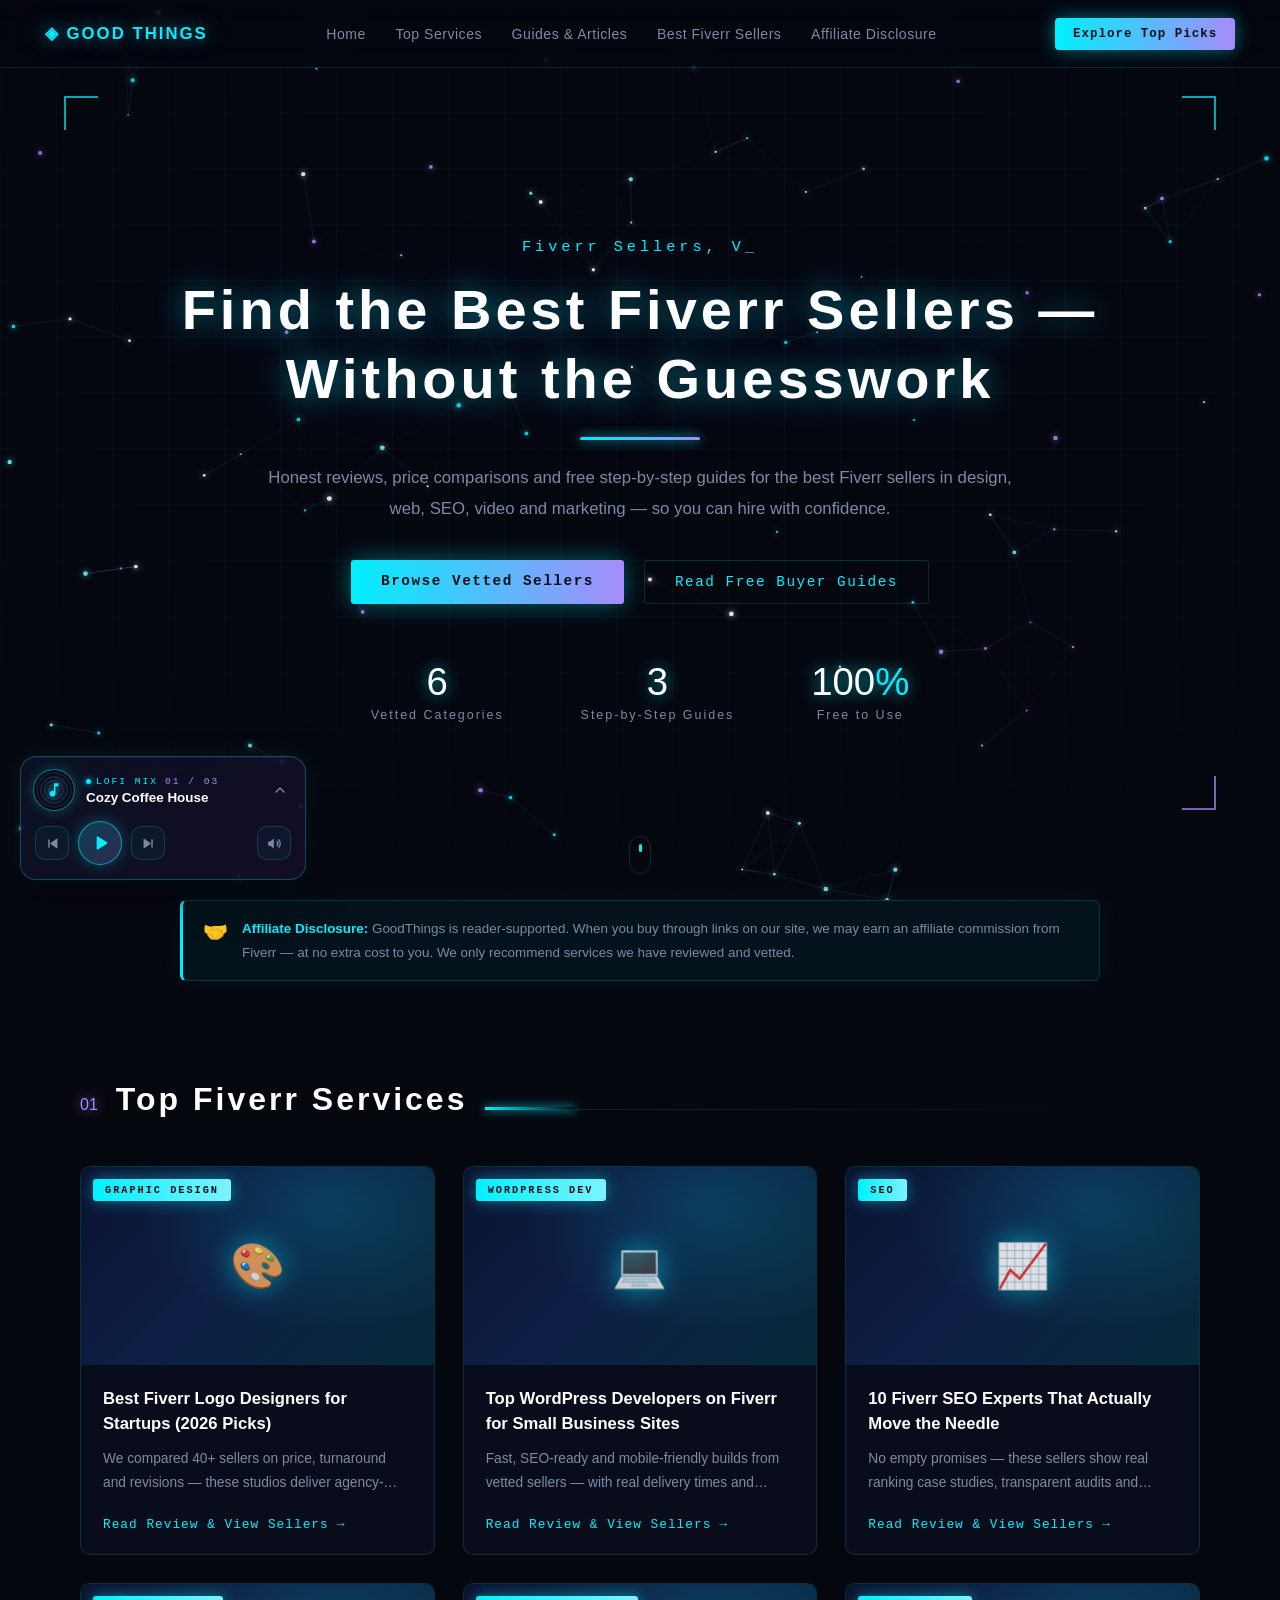
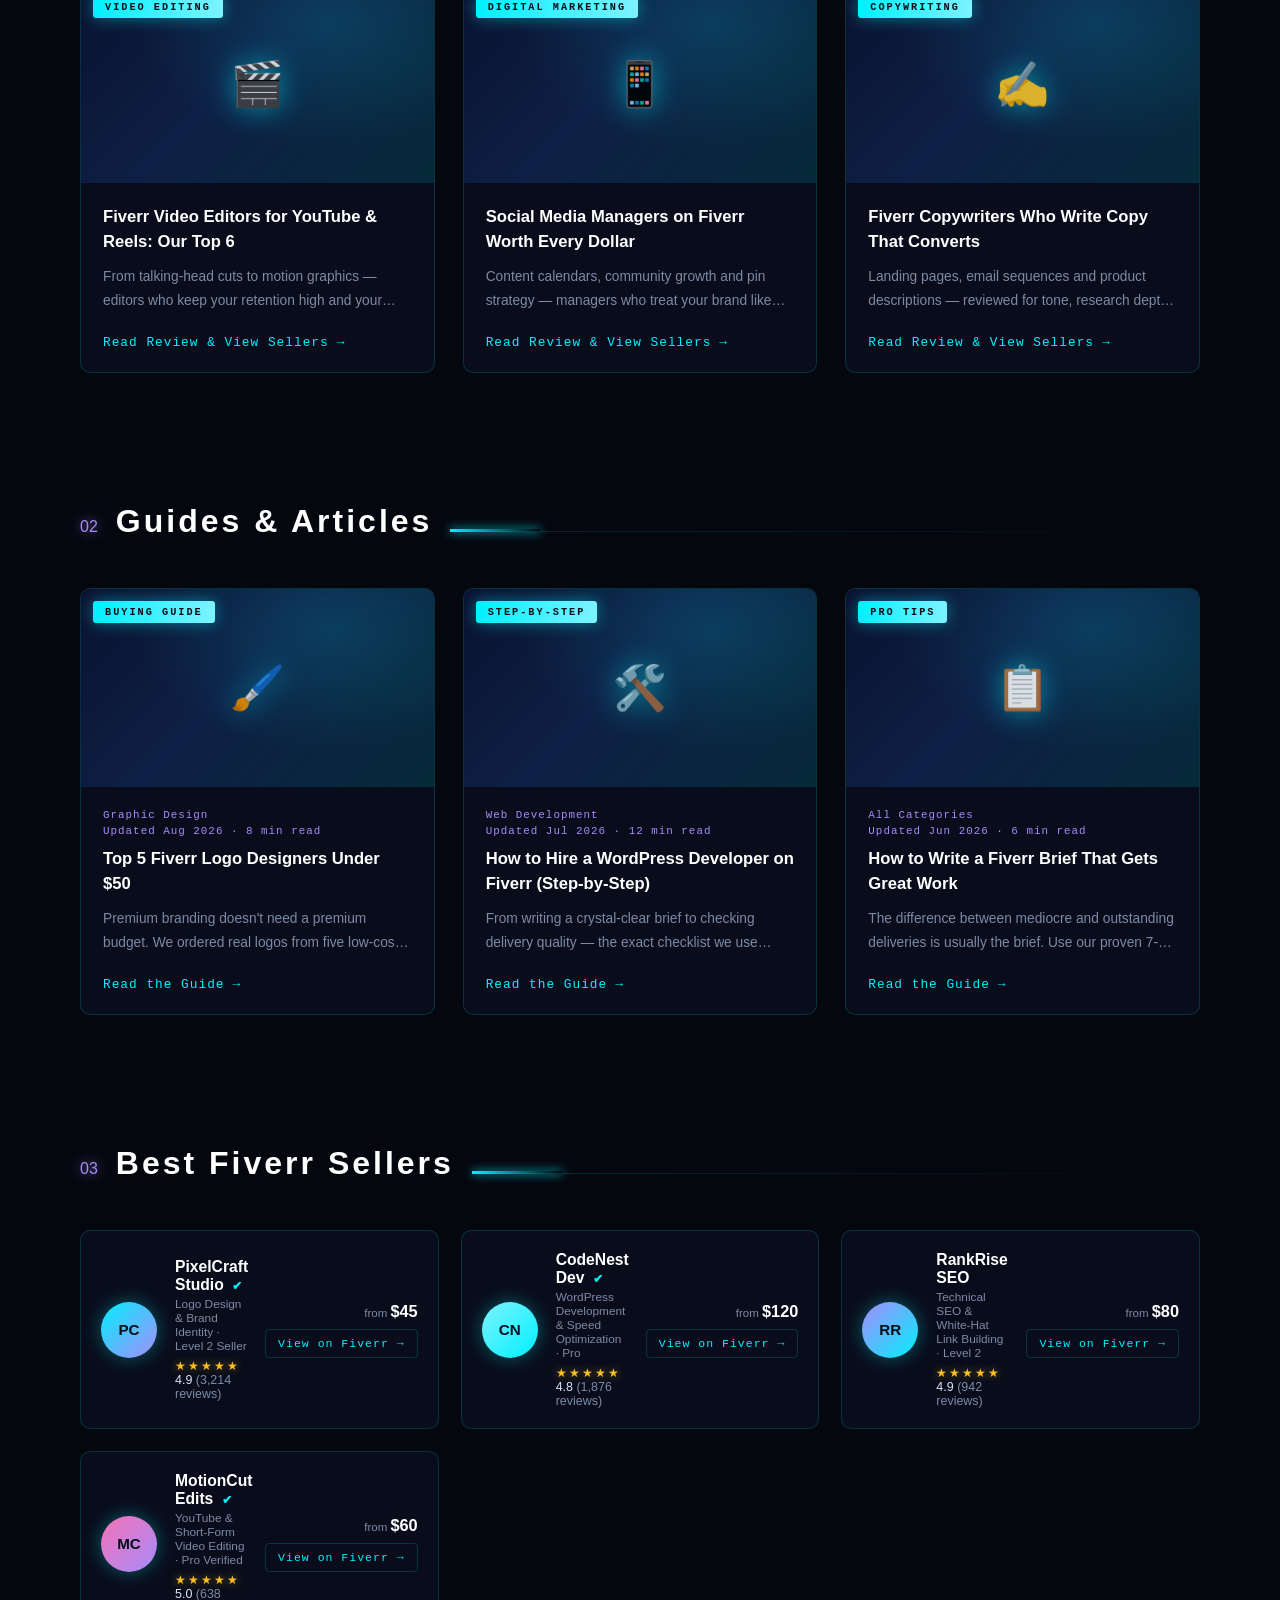
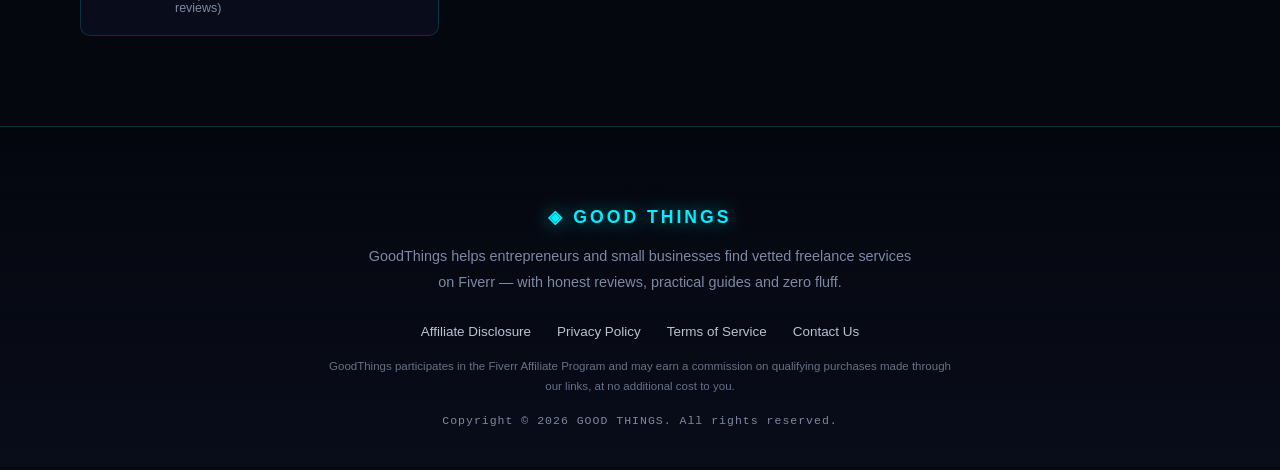
==== commit 620318fd: "Add files via upload" ====
--- a/index.html
+++ b/index.html
@@ -333,6 +333,9 @@
 
   <button id="back-top" aria-label="back to top">▲</button>
 
+  <!-- ===== Floating Lofi Audio Player (rendered site-wide by js/main.js) ===== -->
+  <div id="lofi-player-root"></div>
+
   <script src="js/main.js"></script>
 </body>
 </html>
--- a/css/style.css
+++ b/css/style.css
@@ -498,6 +498,143 @@
 .legal-toc a { color: var(--text-dim); transition: color .2s; }
 .legal-toc a:hover { color: var(--cyan); }
 
+/* ============================================================
+   悬浮 Lofi 音乐播放器（左下角 · 赛博玻璃拟态）
+   ============================================================ */
+.lofi-player {
+  position: fixed; left: 20px; bottom: 20px; z-index: 95;
+  width: 286px;
+  border-radius: 16px;
+  user-select: none;
+  color: var(--text);
+  background: linear-gradient(145deg, rgba(13, 18, 36, .85), rgba(22, 14, 42, .82));
+  border: 1px solid rgba(0, 240, 255, .28);
+  box-shadow: 0 12px 40px rgba(0, 0, 0, .55),
+              0 0 26px rgba(0, 240, 255, .10),
+              inset 0 1px 0 rgba(255, 255, 255, .06);
+  backdrop-filter: blur(16px) saturate(140%);
+  -webkit-backdrop-filter: blur(16px) saturate(140%);
+  animation: lp-in .55s cubic-bezier(.22, 1, .36, 1) both;
+}
+@keyframes lp-in {
+  from { opacity: 0; transform: translateY(18px) scale(.96); }
+  to   { opacity: 1; transform: none; }
+}
+
+/* ---- Head: vinyl + meta + collapse ---- */
+.lp-head {
+  display: flex; align-items: center; gap: 11px;
+  padding: 12px 12px 10px;
+}
+.lp-disc-wrap { position: relative; width: 42px; height: 42px; flex: 0 0 auto; }
+.lp-disc {
+  width: 100%; height: 100%; border-radius: 50%;
+  display: flex; align-items: center; justify-content: center;
+  background: repeating-radial-gradient(circle at 50% 50%, #1a2238 0 2px, #0b0f20 2px 4px);
+  border: 1px solid rgba(0, 240, 255, .45);
+  box-shadow: 0 0 14px rgba(0, 240, 255, .25), inset 0 0 10px rgba(0, 0, 0, .7);
+  animation: lp-spin 7s linear infinite;
+  animation-play-state: paused;
+}
+.lp-disc svg {
+  width: 18px; height: 18px; fill: var(--cyan);
+  filter: drop-shadow(0 0 5px rgba(0, 240, 255, .9));
+}
+.lofi-player.is-playing .lp-disc { animation-play-state: running; }
+@keyframes lp-spin { to { transform: rotate(360deg); } }
+
+/* Mini play/pause — only interactive while collapsed */
+.lp-play-mini {
+  position: absolute; inset: 0; border-radius: 50%;
+  display: flex; align-items: center; justify-content: center;
+  border: none; cursor: pointer; padding: 0;
+  color: var(--cyan); background: rgba(5, 7, 15, .62);
+  visibility: hidden;
+  transition: background .25s;
+}
+.lp-play-mini svg { width: 20px; height: 20px; fill: currentColor; }
+.lofi-player.is-collapsed .lp-play-mini { visibility: visible; }
+.lp-play-mini:hover { background: rgba(0, 240, 255, .18); }
+
+.lp-meta { flex: 1; min-width: 0; }
+.lp-tag {
+  display: flex; align-items: center; gap: 7px;
+  font-family: var(--font-mono); font-size: .6rem; letter-spacing: 2px;
+  color: var(--text-dim); text-transform: uppercase;
+}
+.lp-live { color: var(--cyan); display: inline-flex; align-items: center; gap: 5px; }
+.lp-live::before {
+  content: ""; width: 5px; height: 5px; border-radius: 50%;
+  background: var(--cyan); box-shadow: 0 0 6px var(--cyan);
+}
+.lofi-player.is-playing .lp-live::before { animation: lp-blink 1.2s ease-in-out infinite; }
+@keyframes lp-blink { 50% { opacity: .25; } }
+.lp-index { color: var(--purple); }
+.lp-title {
+  margin-top: 3px; font-size: .84rem; font-weight: 600; color: #fff;
+  white-space: nowrap; overflow: hidden; text-overflow: ellipsis;
+}
+.lofi-player.is-error .lp-title { color: var(--gold); }
+
+.lp-collapse {
+  flex: 0 0 auto; width: 26px; height: 26px; border-radius: 8px;
+  background: transparent; border: 1px solid transparent; padding: 0;
+  color: var(--text-dim); cursor: pointer;
+  display: flex; align-items: center; justify-content: center;
+  transition: color .25s, border-color .25s;
+}
+.lp-collapse:hover { color: var(--cyan); border-color: var(--line); }
+.lp-collapse svg { width: 16px; height: 16px; transition: transform .3s; }
+.lofi-player.is-collapsed .lp-collapse svg { transform: rotate(180deg); }
+
+/* ---- Body: transport controls ---- */
+.lp-body { padding: 0 14px 14px; }
+.lofi-player.is-collapsed .lp-body { display: none; }
+.lofi-player.is-collapsed .lp-head { padding-bottom: 12px; }
+
+.lp-controls { display: flex; align-items: center; gap: 9px; }
+.lp-btn {
+  width: 34px; height: 34px; border-radius: 10px; padding: 0;
+  display: flex; align-items: center; justify-content: center;
+  background: rgba(0, 240, 255, .04);
+  border: 1px solid rgba(0, 240, 255, .18);
+  color: var(--text-dim); cursor: pointer;
+  transition: color .22s, border-color .22s, box-shadow .22s, transform .22s;
+}
+.lp-btn svg { width: 17px; height: 17px; fill: currentColor; }
+.lp-btn:hover {
+  color: var(--cyan); border-color: rgba(0, 240, 255, .5);
+  box-shadow: 0 0 12px rgba(0, 240, 255, .25);
+}
+.lp-btn.lp-main {
+  width: 44px; height: 44px; border-radius: 50%;
+  color: var(--cyan);
+  background: linear-gradient(135deg, rgba(0, 240, 255, .22), rgba(167, 139, 250, .22));
+  border-color: rgba(0, 240, 255, .55);
+  box-shadow: 0 0 16px rgba(0, 240, 255, .28);
+}
+.lp-btn.lp-main svg { width: 20px; height: 20px; }
+.lp-btn.lp-main:hover { transform: scale(1.07); color: #fff; }
+.lp-mute { margin-left: auto; }
+.lp-mute svg { fill: none; stroke: currentColor; stroke-width: 1.8; stroke-linecap: round; stroke-linejoin: round; }
+.lp-mute .lp-ic-fill { fill: currentColor; stroke: none; }
+.lp-mute.is-muted { color: var(--gold); border-color: rgba(251, 191, 36, .4); }
+
+.lofi-player button:focus-visible { outline: 2px solid var(--cyan); outline-offset: 2px; }
+
+/* ---- Mobile: compact icon pill, never blocks centered CTAs ---- */
+@media (max-width: 600px) {
+  .lofi-player {
+    left: 12px; bottom: 12px;
+    width: min(280px, calc(100vw - 24px));
+    border-radius: 14px;
+  }
+  .lofi-player.is-collapsed { width: auto; }
+  .lofi-player.is-collapsed .lp-head { gap: 8px; padding: 8px; }
+  .lofi-player.is-collapsed .lp-disc-wrap { width: 38px; height: 38px; }
+  .lofi-player.is-collapsed .lp-meta { display: none; }
+}
+
 /* 正文 */
 .legal {
   position: relative; z-index: 2;
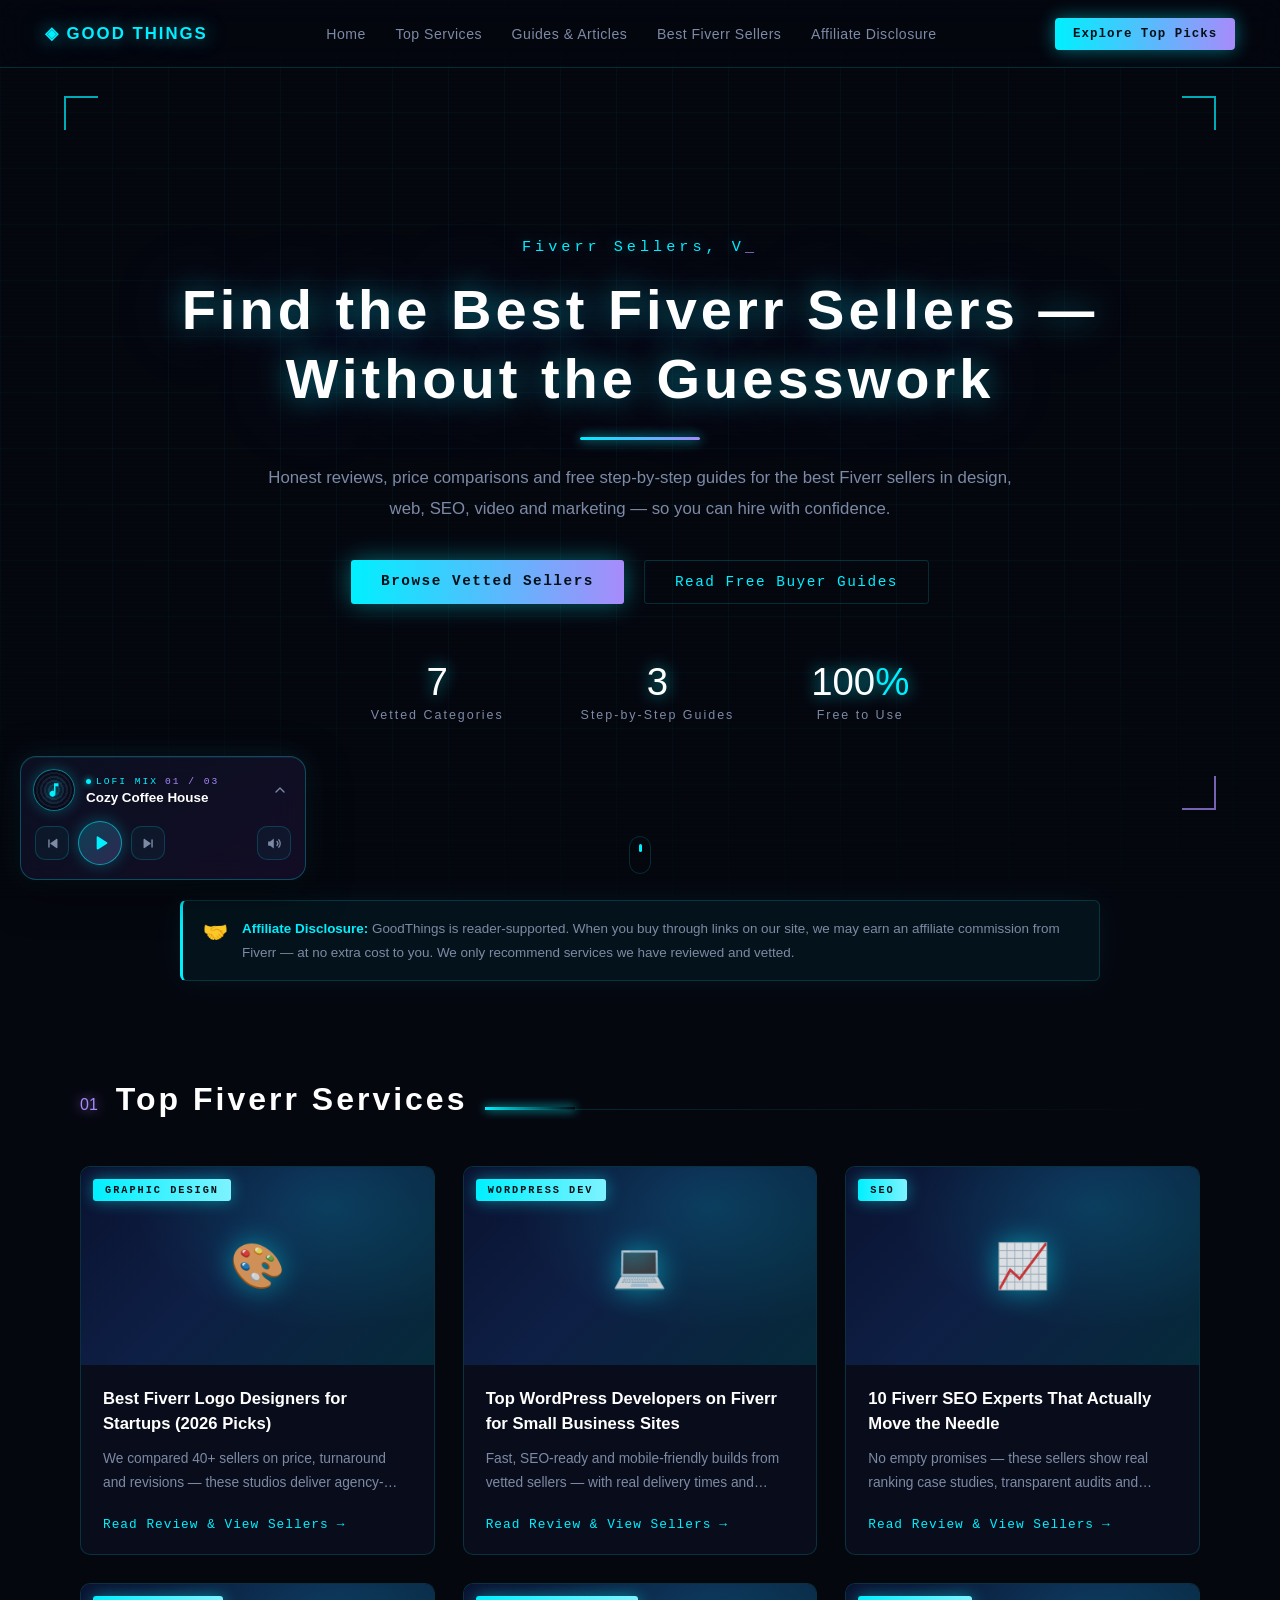
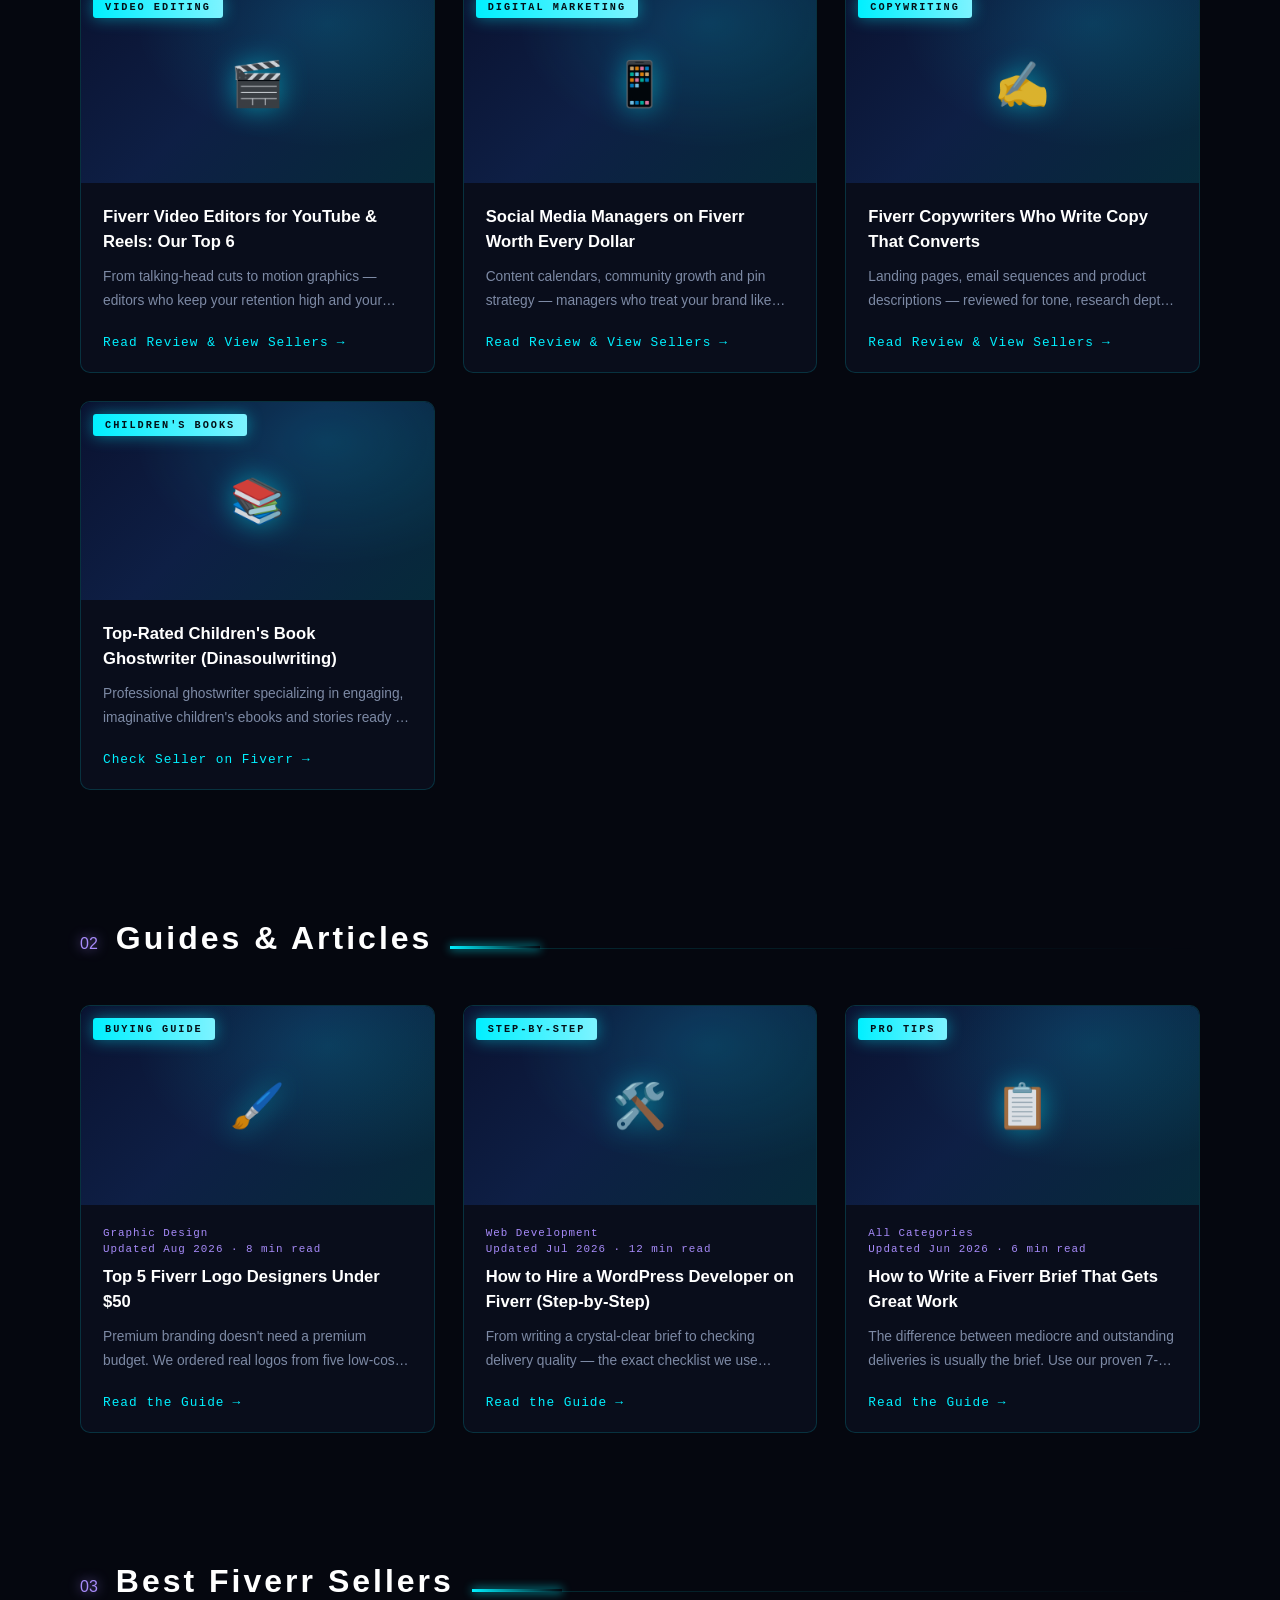
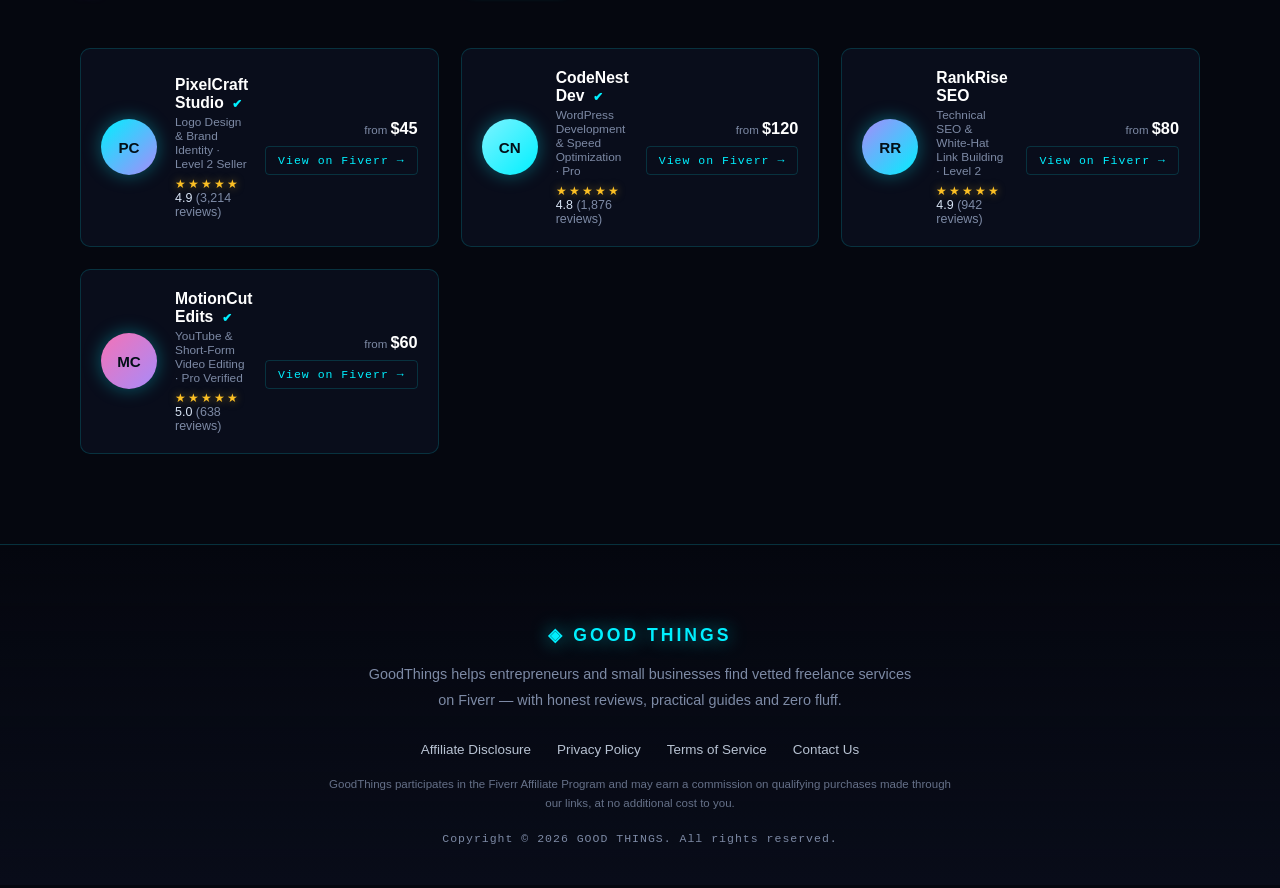
==== commit 5fd28109: "Add files via upload" ====
--- a/index.html
+++ b/index.html
@@ -88,7 +88,7 @@
       </div>
 
       <div class="hero-stats">
-        <div class="stat"><span class="stat-num" data-count="6">0</span><span class="stat-plus" aria-hidden="true"></span><p>Vetted Categories</p></div>
+        <div class="stat"><span class="stat-num" data-count="7">0</span><span class="stat-plus" aria-hidden="true"></span><p>Vetted Categories</p></div>
         <div class="stat"><span class="stat-num" data-count="3">0</span><span class="stat-plus" aria-hidden="true"></span><p>Step-by-Step Guides</p></div>
         <div class="stat"><span class="stat-num" data-count="100">0</span><span class="stat-plus">%</span><p>Free to Use</p></div>
       </div>
@@ -115,7 +115,6 @@
         <div class="section-line"></div>
       </div>
 
-      <!-- ⚠ Replace each /go/... path with your real Fiverr affiliate link (Fiverr Affiliates / CJ / Impact) -->
       <div class="cards-grid">
 
         <article class="service-card reveal">
@@ -126,7 +125,7 @@
           <div class="service-body">
             <h3>Best Fiverr Logo Designers for Startups (2026 Picks)</h3>
             <p>We compared 40+ sellers on price, turnaround and revisions — these studios deliver agency-quality branding on a startup budget.</p>
-            <a class="card-btn" href="https://goodthings.top/go/logo-design" target="_blank" rel="sponsored nofollow noopener">Read Review &amp; View Sellers <span class="arrow">→</span></a>
+            <a class="card-btn" href="https://go.fiverr.com/visit/?bta=1107612&amp;brand=fiverrmarketplace&amp;landingPage=https%253A%252F%252Fwww.fiverr.com%252Fsearch%252Fgigs%253Fquery%253Dlogo%252Bdesign" target="_blank" rel="sponsored nofollow noopener">Read Review &amp; View Sellers <span class="arrow">→</span></a>
           </div>
         </article>
 
@@ -138,7 +137,7 @@
           <div class="service-body">
             <h3>Top WordPress Developers on Fiverr for Small Business Sites</h3>
             <p>Fast, SEO-ready and mobile-friendly builds from vetted sellers — with real delivery times and revision policies compared.</p>
-            <a class="card-btn" href="https://goodthings.top/go/wordpress-dev" target="_blank" rel="sponsored nofollow noopener">Read Review &amp; View Sellers <span class="arrow">→</span></a>
+            <a class="card-btn" href="https://go.fiverr.com/visit/?bta=1107612&amp;brand=fiverrmarketplace&amp;landingPage=https%253A%252F%252Fwww.fiverr.com%252Fsearch%252Fgigs%253Fquery%253Dwordpress%252Bdevelopment" target="_blank" rel="sponsored nofollow noopener">Read Review &amp; View Sellers <span class="arrow">→</span></a>
           </div>
         </article>
 
@@ -150,7 +149,7 @@
           <div class="service-body">
             <h3>10 Fiverr SEO Experts That Actually Move the Needle</h3>
             <p>No empty promises — these sellers show real ranking case studies, transparent audits and white-hat link building.</p>
-            <a class="card-btn" href="https://goodthings.top/go/seo-experts" target="_blank" rel="sponsored nofollow noopener">Read Review &amp; View Sellers <span class="arrow">→</span></a>
+            <a class="card-btn" href="https://go.fiverr.com/visit/?bta=1107612&amp;brand=fiverrmarketplace&amp;landingPage=https%253A%252F%252Fwww.fiverr.com%252Fsearch%252Fgigs%253Fquery%253Dseo%252Bservices" target="_blank" rel="sponsored nofollow noopener">Read Review &amp; View Sellers <span class="arrow">→</span></a>
           </div>
         </article>
 
@@ -162,7 +161,7 @@
           <div class="service-body">
             <h3>Fiverr Video Editors for YouTube &amp; Reels: Our Top 6</h3>
             <p>From talking-head cuts to motion graphics — editors who keep your retention high and your turnaround under 48 hours.</p>
-            <a class="card-btn" href="https://goodthings.top/go/video-editing" target="_blank" rel="sponsored nofollow noopener">Read Review &amp; View Sellers <span class="arrow">→</span></a>
+            <a class="card-btn" href="https://go.fiverr.com/visit/?bta=1107612&amp;brand=fiverrmarketplace&amp;landingPage=https%253A%252F%252Fwww.fiverr.com%252Fsearch%252Fgigs%253Fquery%253Dvideo%252Bediting" target="_blank" rel="sponsored nofollow noopener">Read Review &amp; View Sellers <span class="arrow">→</span></a>
           </div>
         </article>
 
@@ -174,7 +173,7 @@
           <div class="service-body">
             <h3>Social Media Managers on Fiverr Worth Every Dollar</h3>
             <p>Content calendars, community growth and pin strategy — managers who treat your brand like their own portfolio.</p>
-            <a class="card-btn" href="https://goodthings.top/go/social-media" target="_blank" rel="sponsored nofollow noopener">Read Review &amp; View Sellers <span class="arrow">→</span></a>
+            <a class="card-btn" href="https://go.fiverr.com/visit/?bta=1107612&amp;brand=fiverrmarketplace&amp;landingPage=https%253A%252F%252Fwww.fiverr.com%252Fsearch%252Fgigs%253Fquery%253Dsocial%252Bmedia%252Bmarketing" target="_blank" rel="sponsored nofollow noopener">Read Review &amp; View Sellers <span class="arrow">→</span></a>
           </div>
         </article>
 
@@ -186,7 +185,19 @@
           <div class="service-body">
             <h3>Fiverr Copywriters Who Write Copy That Converts</h3>
             <p>Landing pages, email sequences and product descriptions — reviewed for tone, research depth and conversion focus.</p>
-            <a class="card-btn" href="https://goodthings.top/go/copywriting" target="_blank" rel="sponsored nofollow noopener">Read Review &amp; View Sellers <span class="arrow">→</span></a>
+            <a class="card-btn" href="https://go.fiverr.com/visit/?bta=1107612&amp;brand=fiverrmarketplace&amp;landingPage=https%253A%252F%252Fwww.fiverr.com%252Fsearch%252Fgigs%253Fquery%253Dcopywriting" target="_blank" rel="sponsored nofollow noopener">Read Review &amp; View Sellers <span class="arrow">→</span></a>
+          </div>
+        </article>
+
+        <article class="service-card reveal">
+          <div class="card-media" style="--icon:'📚'">
+            <img src="https://images.unsplash.com/photo-1516979187457-637abb4f9353?auto=format&fit=crop&w=900&q=70" alt="Young child reading a colorful illustrated storybook" loading="lazy" onerror="this.classList.add('broken')">
+            <span class="badge">Children's Books</span>
+          </div>
+          <div class="service-body">
+            <h3>Top-Rated Children's Book Ghostwriter (Dinasoulwriting)</h3>
+            <p>Professional ghostwriter specializing in engaging, imaginative children's ebooks and stories ready for self-publishing.</p>
+            <a class="card-btn" href="https://go.fiverr.com/visit/?bta=1107612&amp;brand=fiverrmarketplace&amp;landingPage=https%253A%252F%252Fwww.fiverr.com%252Fdinasoulwriting%252Febook-ghostwriting-for-kids%253Fcontext_referrer%253Dsearch_gigs%2526source%253Ddrop_down_filters%2526ref_ctx_id%253D04d0e15038c8446d9bcf53b10d9d560a%2526pckg_id%253D1%2526pos%253D1%2526context_type%253Dauto%2526funnel%253D04d0e15038c8446d9bcf53b10d9d560a%2526ref%253Dseller_level%25253Atop_rated_seller%2526imp_id%253D1886a0ee-2332-4748-973f-50ef4e305e74" target="_blank" rel="noopener noreferrer sponsored">Check Seller on Fiverr <span class="arrow">→</span></a>
           </div>
         </article>
 
@@ -252,7 +263,6 @@
         <div class="section-line"></div>
       </div>
 
-      <!-- ⚠ Replace /go/... paths with your Fiverr affiliate deep links to each seller gig -->
       <div class="seller-grid">
 
         <div class="seller-card reveal">
@@ -264,7 +274,7 @@
           </div>
           <div class="seller-action">
             <p class="seller-price">from <strong>$45</strong></p>
-            <a class="btn-mini" href="https://goodthings.top/go/pixelcraft" target="_blank" rel="sponsored nofollow noopener">View on Fiverr →</a>
+            <a class="btn-mini" href="https://go.fiverr.com/visit/?bta=1107612&amp;brand=fiverrmarketplace&amp;landingPage=https%253A%252F%252Fwww.fiverr.com%252Fsearch%252Fgigs%253Fquery%253Dlogo%252Bdesign%252Bbrand%252Bidentity" target="_blank" rel="sponsored nofollow noopener">View on Fiverr →</a>
           </div>
         </div>
 
@@ -277,7 +287,7 @@
           </div>
           <div class="seller-action">
             <p class="seller-price">from <strong>$120</strong></p>
-            <a class="btn-mini" href="https://goodthings.top/go/codenest" target="_blank" rel="sponsored nofollow noopener">View on Fiverr →</a>
+            <a class="btn-mini" href="https://go.fiverr.com/visit/?bta=1107612&amp;brand=fiverrmarketplace&amp;landingPage=https%253A%252F%252Fwww.fiverr.com%252Fsearch%252Fgigs%253Fquery%253Dwordpress%252Bwebsite%252Bdevelopment" target="_blank" rel="sponsored nofollow noopener">View on Fiverr →</a>
           </div>
         </div>
 
@@ -290,7 +300,7 @@
           </div>
           <div class="seller-action">
             <p class="seller-price">from <strong>$80</strong></p>
-            <a class="btn-mini" href="https://goodthings.top/go/rankrise" target="_blank" rel="sponsored nofollow noopener">View on Fiverr →</a>
+            <a class="btn-mini" href="https://go.fiverr.com/visit/?bta=1107612&amp;brand=fiverrmarketplace&amp;landingPage=https%253A%252F%252Fwww.fiverr.com%252Fsearch%252Fgigs%253Fquery%253Dtechnical%252Bseo" target="_blank" rel="sponsored nofollow noopener">View on Fiverr →</a>
           </div>
         </div>
 
@@ -303,7 +313,7 @@
           </div>
           <div class="seller-action">
             <p class="seller-price">from <strong>$60</strong></p>
-            <a class="btn-mini" href="https://goodthings.top/go/motioncut" target="_blank" rel="sponsored nofollow noopener">View on Fiverr →</a>
+            <a class="btn-mini" href="https://go.fiverr.com/visit/?bta=1107612&amp;brand=fiverrmarketplace&amp;landingPage=https%253A%252F%252Fwww.fiverr.com%252Fsearch%252Fgigs%253Fquery%253Dyoutube%252Bvideo%252Bediting" target="_blank" rel="sponsored nofollow noopener">View on Fiverr →</a>
           </div>
         </div>
 
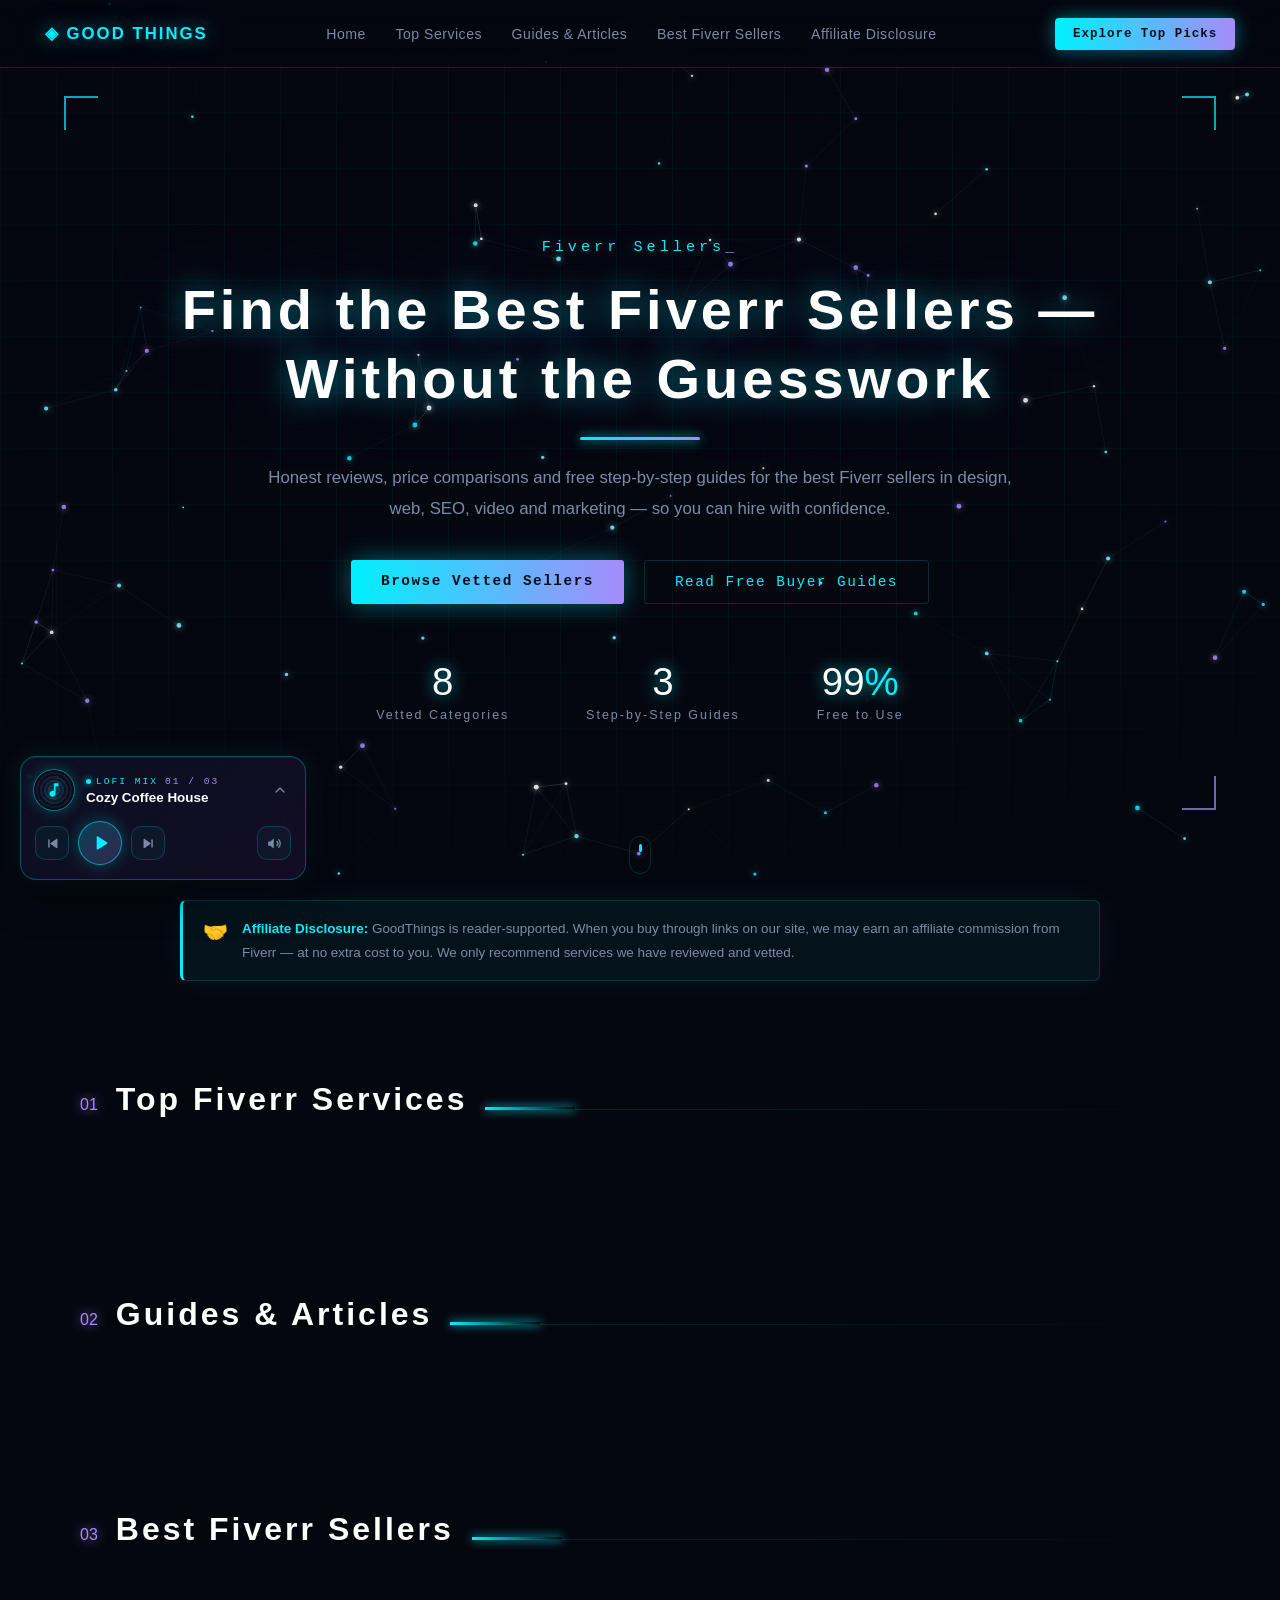
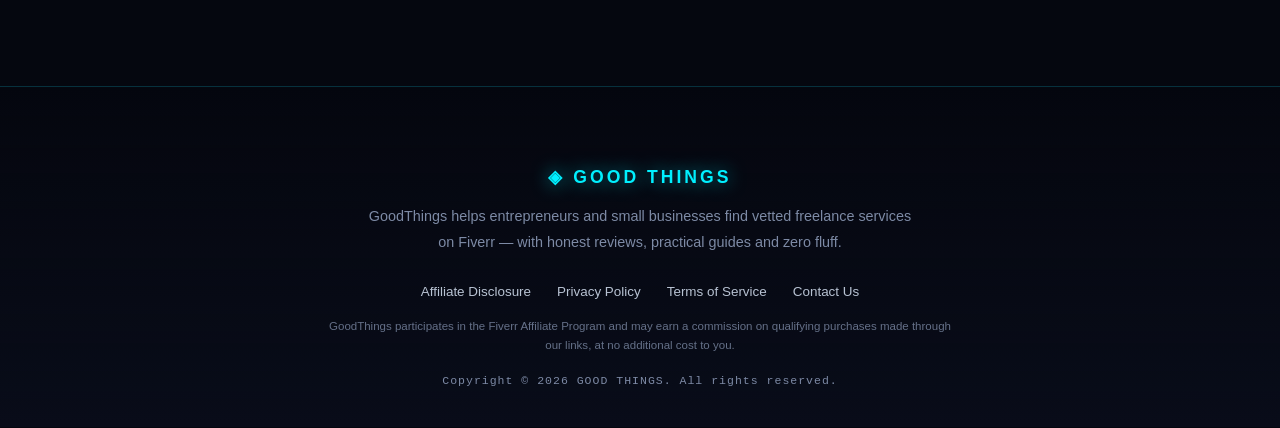
==== commit 82f2a5d9: "Add files via upload" ====
--- a/index.html
+++ b/index.html
@@ -88,7 +88,7 @@
       </div>
 
       <div class="hero-stats">
-        <div class="stat"><span class="stat-num" data-count="7">0</span><span class="stat-plus" aria-hidden="true"></span><p>Vetted Categories</p></div>
+        <div class="stat"><span class="stat-num" data-count="8">0</span><span class="stat-plus" aria-hidden="true"></span><p>Vetted Categories</p></div>
         <div class="stat"><span class="stat-num" data-count="3">0</span><span class="stat-plus" aria-hidden="true"></span><p>Step-by-Step Guides</p></div>
         <div class="stat"><span class="stat-num" data-count="100">0</span><span class="stat-plus">%</span><p>Free to Use</p></div>
       </div>
@@ -116,91 +116,7 @@
       </div>
 
       <div class="cards-grid">
-
-        <article class="service-card reveal">
-          <div class="card-media" style="--icon:'🎨'">
-            <img src="https://images.unsplash.com/photo-1561070791-2526d30994b5?auto=format&fit=crop&w=900&q=70" alt="Graphic designer workspace with brand color swatches and design tools" loading="lazy" onerror="this.classList.add('broken')">
-            <span class="badge">Graphic Design</span>
-          </div>
-          <div class="service-body">
-            <h3>Best Fiverr Logo Designers for Startups (2026 Picks)</h3>
-            <p>We compared 40+ sellers on price, turnaround and revisions — these studios deliver agency-quality branding on a startup budget.</p>
-            <a class="card-btn" href="https://go.fiverr.com/visit/?bta=1107612&amp;brand=fiverrmarketplace&amp;landingPage=https%253A%252F%252Fwww.fiverr.com%252Fsearch%252Fgigs%253Fquery%253Dlogo%252Bdesign" target="_blank" rel="sponsored nofollow noopener">Read Review &amp; View Sellers <span class="arrow">→</span></a>
-          </div>
-        </article>
-
-        <article class="service-card reveal">
-          <div class="card-media" style="--icon:'💻'">
-            <img src="https://images.unsplash.com/photo-1498050108023-c5249f4df085?auto=format&fit=crop&w=900&q=70" alt="Laptop showing website code during WordPress development" loading="lazy" onerror="this.classList.add('broken')">
-            <span class="badge">WordPress Dev</span>
-          </div>
-          <div class="service-body">
-            <h3>Top WordPress Developers on Fiverr for Small Business Sites</h3>
-            <p>Fast, SEO-ready and mobile-friendly builds from vetted sellers — with real delivery times and revision policies compared.</p>
-            <a class="card-btn" href="https://go.fiverr.com/visit/?bta=1107612&amp;brand=fiverrmarketplace&amp;landingPage=https%253A%252F%252Fwww.fiverr.com%252Fsearch%252Fgigs%253Fquery%253Dwordpress%252Bdevelopment" target="_blank" rel="sponsored nofollow noopener">Read Review &amp; View Sellers <span class="arrow">→</span></a>
-          </div>
-        </article>
-
-        <article class="service-card reveal">
-          <div class="card-media" style="--icon:'📈'">
-            <img src="https://images.unsplash.com/photo-1460925895917-afdab827c52f?auto=format&fit=crop&w=900&q=70" alt="Laptop displaying SEO analytics dashboard with growth charts" loading="lazy" onerror="this.classList.add('broken')">
-            <span class="badge">SEO</span>
-          </div>
-          <div class="service-body">
-            <h3>10 Fiverr SEO Experts That Actually Move the Needle</h3>
-            <p>No empty promises — these sellers show real ranking case studies, transparent audits and white-hat link building.</p>
-            <a class="card-btn" href="https://go.fiverr.com/visit/?bta=1107612&amp;brand=fiverrmarketplace&amp;landingPage=https%253A%252F%252Fwww.fiverr.com%252Fsearch%252Fgigs%253Fquery%253Dseo%252Bservices" target="_blank" rel="sponsored nofollow noopener">Read Review &amp; View Sellers <span class="arrow">→</span></a>
-          </div>
-        </article>
-
-        <article class="service-card reveal">
-          <div class="card-media" style="--icon:'🎬'">
-            <img src="https://images.unsplash.com/photo-1574717024653-61fd2cf4d44d?auto=format&fit=crop&w=900&q=70" alt="Video editing timeline on a professional editing workstation" loading="lazy" onerror="this.classList.add('broken')">
-            <span class="badge">Video Editing</span>
-          </div>
-          <div class="service-body">
-            <h3>Fiverr Video Editors for YouTube &amp; Reels: Our Top 6</h3>
-            <p>From talking-head cuts to motion graphics — editors who keep your retention high and your turnaround under 48 hours.</p>
-            <a class="card-btn" href="https://go.fiverr.com/visit/?bta=1107612&amp;brand=fiverrmarketplace&amp;landingPage=https%253A%252F%252Fwww.fiverr.com%252Fsearch%252Fgigs%253Fquery%253Dvideo%252Bediting" target="_blank" rel="sponsored nofollow noopener">Read Review &amp; View Sellers <span class="arrow">→</span></a>
-          </div>
-        </article>
-
-        <article class="service-card reveal">
-          <div class="card-media" style="--icon:'📱'">
-            <img src="https://images.unsplash.com/photo-1611162617213-7d7a39e9b1d7?auto=format&fit=crop&w=900&q=70" alt="Smartphone with social media application icons on screen" loading="lazy" onerror="this.classList.add('broken')">
-            <span class="badge">Digital Marketing</span>
-          </div>
-          <div class="service-body">
-            <h3>Social Media Managers on Fiverr Worth Every Dollar</h3>
-            <p>Content calendars, community growth and pin strategy — managers who treat your brand like their own portfolio.</p>
-            <a class="card-btn" href="https://go.fiverr.com/visit/?bta=1107612&amp;brand=fiverrmarketplace&amp;landingPage=https%253A%252F%252Fwww.fiverr.com%252Fsearch%252Fgigs%253Fquery%253Dsocial%252Bmedia%252Bmarketing" target="_blank" rel="sponsored nofollow noopener">Read Review &amp; View Sellers <span class="arrow">→</span></a>
-          </div>
-        </article>
-
-        <article class="service-card reveal">
-          <div class="card-media" style="--icon:'✍️'">
-            <img src="https://images.unsplash.com/photo-1455390582262-044cdead277a?auto=format&fit=crop&w=900&q=70" alt="Fountain pen writing on paper, creative copywriting scene" loading="lazy" onerror="this.classList.add('broken')">
-            <span class="badge">Copywriting</span>
-          </div>
-          <div class="service-body">
-            <h3>Fiverr Copywriters Who Write Copy That Converts</h3>
-            <p>Landing pages, email sequences and product descriptions — reviewed for tone, research depth and conversion focus.</p>
-            <a class="card-btn" href="https://go.fiverr.com/visit/?bta=1107612&amp;brand=fiverrmarketplace&amp;landingPage=https%253A%252F%252Fwww.fiverr.com%252Fsearch%252Fgigs%253Fquery%253Dcopywriting" target="_blank" rel="sponsored nofollow noopener">Read Review &amp; View Sellers <span class="arrow">→</span></a>
-          </div>
-        </article>
-
-        <article class="service-card reveal">
-          <div class="card-media" style="--icon:'📚'">
-            <img src="https://images.unsplash.com/photo-1516979187457-637abb4f9353?auto=format&fit=crop&w=900&q=70" alt="Young child reading a colorful illustrated storybook" loading="lazy" onerror="this.classList.add('broken')">
-            <span class="badge">Children's Books</span>
-          </div>
-          <div class="service-body">
-            <h3>Top-Rated Children's Book Ghostwriter (Dinasoulwriting)</h3>
-            <p>Professional ghostwriter specializing in engaging, imaginative children's ebooks and stories ready for self-publishing.</p>
-            <a class="card-btn" href="https://go.fiverr.com/visit/?bta=1107612&amp;brand=fiverrmarketplace&amp;landingPage=https%253A%252F%252Fwww.fiverr.com%252Fdinasoulwriting%252Febook-ghostwriting-for-kids%253Fcontext_referrer%253Dsearch_gigs%2526source%253Ddrop_down_filters%2526ref_ctx_id%253D04d0e15038c8446d9bcf53b10d9d560a%2526pckg_id%253D1%2526pos%253D1%2526context_type%253Dauto%2526funnel%253D04d0e15038c8446d9bcf53b10d9d560a%2526ref%253Dseller_level%25253Atop_rated_seller%2526imp_id%253D1886a0ee-2332-4748-973f-50ef4e305e74" target="_blank" rel="noopener noreferrer sponsored">Check Seller on Fiverr <span class="arrow">→</span></a>
-          </div>
-        </article>
-
+        <!-- CARDS CLEARED FOR REBUILD — add new service cards here -->
       </div>
     </section>
 
@@ -212,46 +128,7 @@
         <div class="section-line"></div>
       </div>
       <div class="cards-grid guides-grid">
-
-        <article class="article-card reveal">
-          <a href="https://goodthings.top/guides/logo-designers-under-50" class="card-media" style="--icon:'🖌️'">
-            <img src="https://images.unsplash.com/photo-1626785774573-4b799315345d?auto=format&fit=crop&w=900&q=70" alt="Designer sketching logo concepts on a drawing tablet" loading="lazy" onerror="this.classList.add('broken')">
-            <span class="badge">Buying Guide</span>
-          </a>
-          <div class="service-body">
-            <div class="card-meta"><span>Graphic Design</span><time>Updated Aug 2026 · 8 min read</time></div>
-            <h3>Top 5 Fiverr Logo Designers Under $50</h3>
-            <p>Premium branding doesn't need a premium budget. We ordered real logos from five low-cost sellers and graded the results.</p>
-            <a class="card-btn" href="https://goodthings.top/guides/logo-designers-under-50">Read the Guide <span class="arrow">→</span></a>
-          </div>
-        </article>
-
-        <article class="article-card reveal">
-          <a href="https://goodthings.top/guides/hire-wordpress-developer" class="card-media" style="--icon:'🛠️'">
-            <img src="https://images.unsplash.com/photo-1461749280684-dccba630e2f6?auto=format&fit=crop&w=900&q=70" alt="Programmer screen with colorful code in a dark editor" loading="lazy" onerror="this.classList.add('broken')">
-            <span class="badge">Step-by-Step</span>
-          </a>
-          <div class="service-body">
-            <div class="card-meta"><span>Web Development</span><time>Updated Jul 2026 · 12 min read</time></div>
-            <h3>How to Hire a WordPress Developer on Fiverr (Step-by-Step)</h3>
-            <p>From writing a crystal-clear brief to checking delivery quality — the exact checklist we use before recommending any seller.</p>
-            <a class="card-btn" href="https://goodthings.top/guides/hire-wordpress-developer">Read the Guide <span class="arrow">→</span></a>
-          </div>
-        </article>
-
-        <article class="article-card reveal">
-          <a href="https://goodthings.top/guides/write-a-winning-brief" class="card-media" style="--icon:'📋'">
-            <img src="https://images.unsplash.com/photo-1434030216411-0b793f4b4173?auto=format&fit=crop&w=900&q=70" alt="Person taking structured notes next to a laptop and coffee" loading="lazy" onerror="this.classList.add('broken')">
-            <span class="badge">Pro Tips</span>
-          </a>
-          <div class="service-body">
-            <div class="card-meta"><span>All Categories</span><time>Updated Jun 2026 · 6 min read</time></div>
-            <h3>How to Write a Fiverr Brief That Gets Great Work</h3>
-            <p>The difference between mediocre and outstanding deliveries is usually the brief. Use our proven 7-part template.</p>
-            <a class="card-btn" href="https://goodthings.top/guides/write-a-winning-brief">Read the Guide <span class="arrow">→</span></a>
-          </div>
-        </article>
-
+        <!-- CARDS CLEARED FOR REBUILD — add new guide cards here -->
       </div>
     </section>
 
@@ -264,59 +141,7 @@
       </div>
 
       <div class="seller-grid">
-
-        <div class="seller-card reveal">
-          <div class="seller-avatar" style="--av1:#00f0ff;--av2:#a78bfa">PC</div>
-          <div class="seller-info">
-            <h3>PixelCraft Studio <span class="verified" title="Fiverr Pro verified">✔</span></h3>
-            <p class="seller-meta">Logo Design &amp; Brand Identity · Level 2 Seller</p>
-            <p class="seller-rating"><span class="stars" aria-hidden="true">★★★★★</span> 4.9 <span class="rev">(3,214 reviews)</span></p>
-          </div>
-          <div class="seller-action">
-            <p class="seller-price">from <strong>$45</strong></p>
-            <a class="btn-mini" href="https://go.fiverr.com/visit/?bta=1107612&amp;brand=fiverrmarketplace&amp;landingPage=https%253A%252F%252Fwww.fiverr.com%252Fsearch%252Fgigs%253Fquery%253Dlogo%252Bdesign%252Bbrand%252Bidentity" target="_blank" rel="sponsored nofollow noopener">View on Fiverr →</a>
-          </div>
-        </div>
-
-        <div class="seller-card reveal">
-          <div class="seller-avatar" style="--av1:#7df3ff;--av2:#00f0ff">CN</div>
-          <div class="seller-info">
-            <h3>CodeNest Dev <span class="verified" title="Fiverr Pro verified">✔</span></h3>
-            <p class="seller-meta">WordPress Development &amp; Speed Optimization · Pro</p>
-            <p class="seller-rating"><span class="stars" aria-hidden="true">★★★★★</span> 4.8 <span class="rev">(1,876 reviews)</span></p>
-          </div>
-          <div class="seller-action">
-            <p class="seller-price">from <strong>$120</strong></p>
-            <a class="btn-mini" href="https://go.fiverr.com/visit/?bta=1107612&amp;brand=fiverrmarketplace&amp;landingPage=https%253A%252F%252Fwww.fiverr.com%252Fsearch%252Fgigs%253Fquery%253Dwordpress%252Bwebsite%252Bdevelopment" target="_blank" rel="sponsored nofollow noopener">View on Fiverr →</a>
-          </div>
-        </div>
-
-        <div class="seller-card reveal">
-          <div class="seller-avatar" style="--av1:#a78bfa;--av2:#00f0ff">RR</div>
-          <div class="seller-info">
-            <h3>RankRise SEO</h3>
-            <p class="seller-meta">Technical SEO &amp; White-Hat Link Building · Level 2</p>
-            <p class="seller-rating"><span class="stars" aria-hidden="true">★★★★★</span> 4.9 <span class="rev">(942 reviews)</span></p>
-          </div>
-          <div class="seller-action">
-            <p class="seller-price">from <strong>$80</strong></p>
-            <a class="btn-mini" href="https://go.fiverr.com/visit/?bta=1107612&amp;brand=fiverrmarketplace&amp;landingPage=https%253A%252F%252Fwww.fiverr.com%252Fsearch%252Fgigs%253Fquery%253Dtechnical%252Bseo" target="_blank" rel="sponsored nofollow noopener">View on Fiverr →</a>
-          </div>
-        </div>
-
-        <div class="seller-card reveal">
-          <div class="seller-avatar" style="--av1:#f472b6;--av2:#a78bfa">MC</div>
-          <div class="seller-info">
-            <h3>MotionCut Edits <span class="verified" title="Fiverr Pro verified">✔</span></h3>
-            <p class="seller-meta">YouTube &amp; Short-Form Video Editing · Pro Verified</p>
-            <p class="seller-rating"><span class="stars" aria-hidden="true">★★★★★</span> 5.0 <span class="rev">(638 reviews)</span></p>
-          </div>
-          <div class="seller-action">
-            <p class="seller-price">from <strong>$60</strong></p>
-            <a class="btn-mini" href="https://go.fiverr.com/visit/?bta=1107612&amp;brand=fiverrmarketplace&amp;landingPage=https%253A%252F%252Fwww.fiverr.com%252Fsearch%252Fgigs%253Fquery%253Dyoutube%252Bvideo%252Bediting" target="_blank" rel="sponsored nofollow noopener">View on Fiverr →</a>
-          </div>
-        </div>
-
+        <!-- CARDS CLEARED FOR REBUILD — add new seller cards here -->
       </div>
     </section>
 
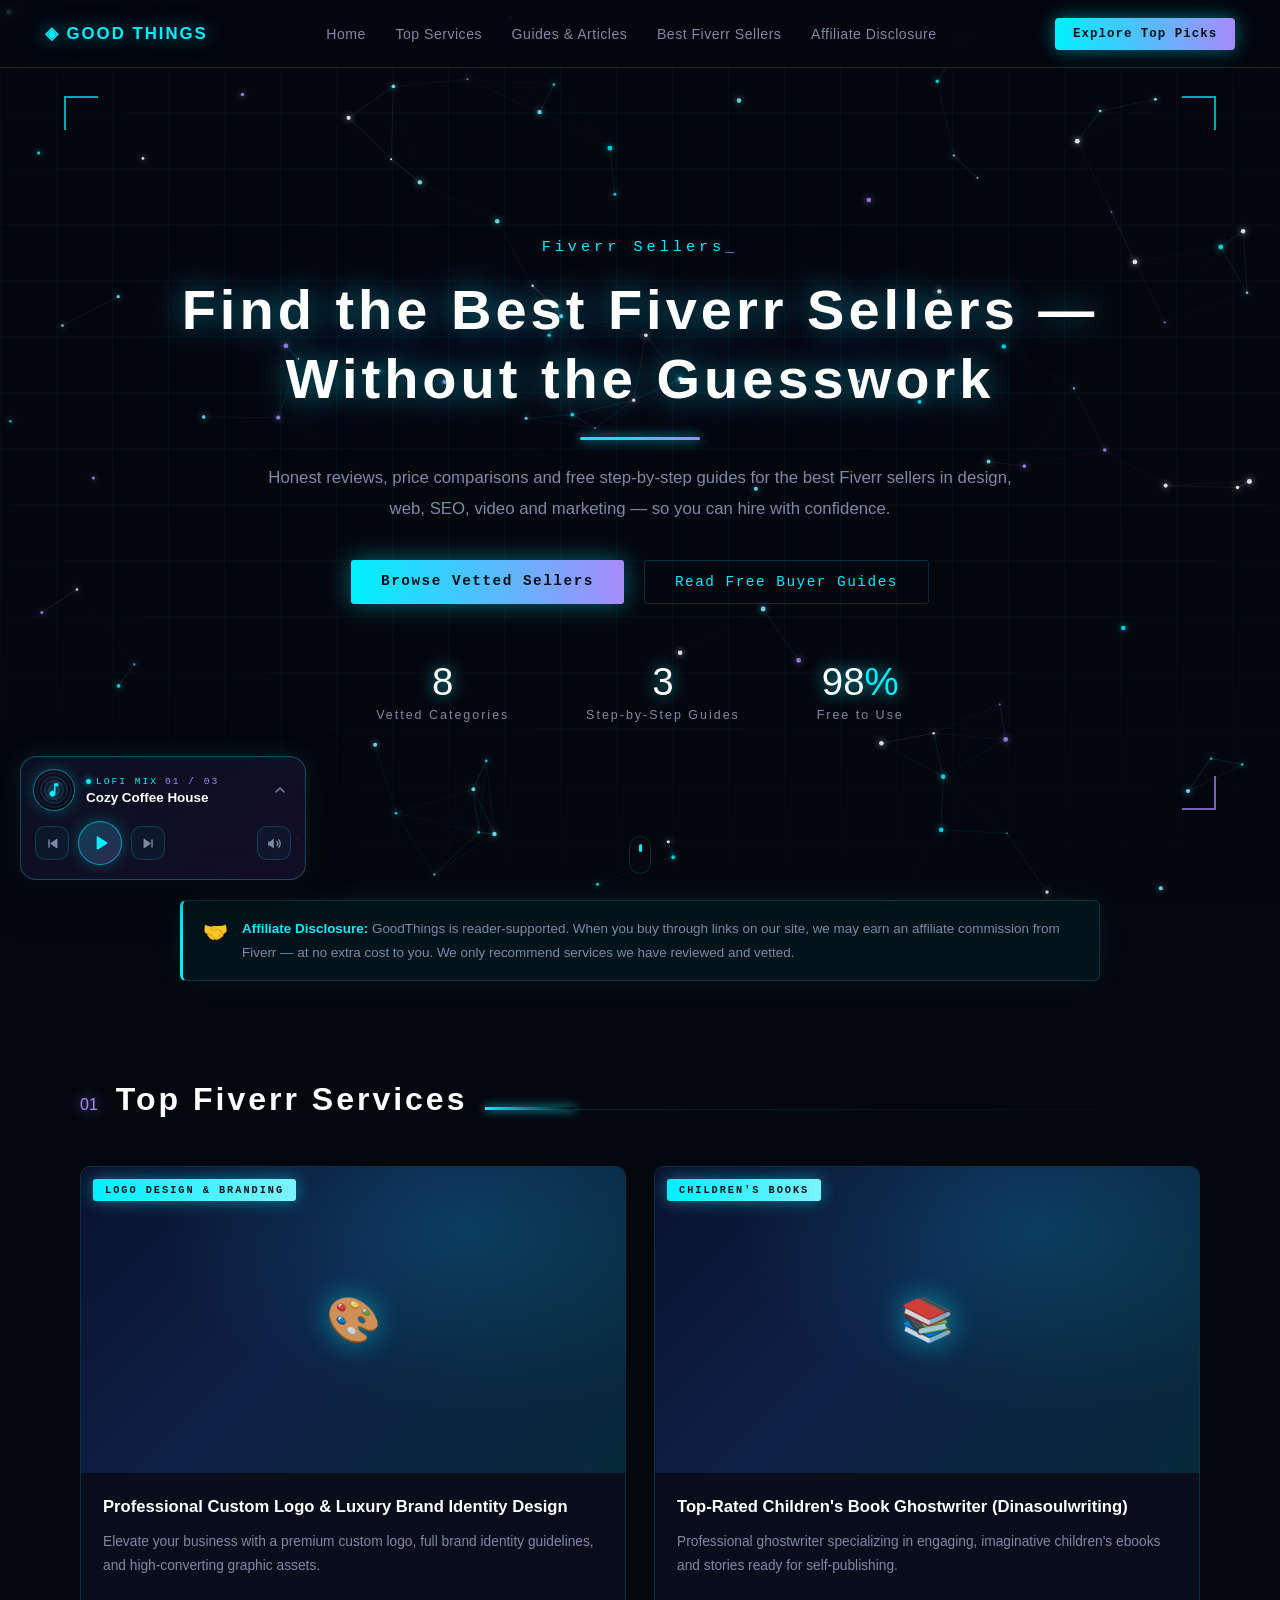
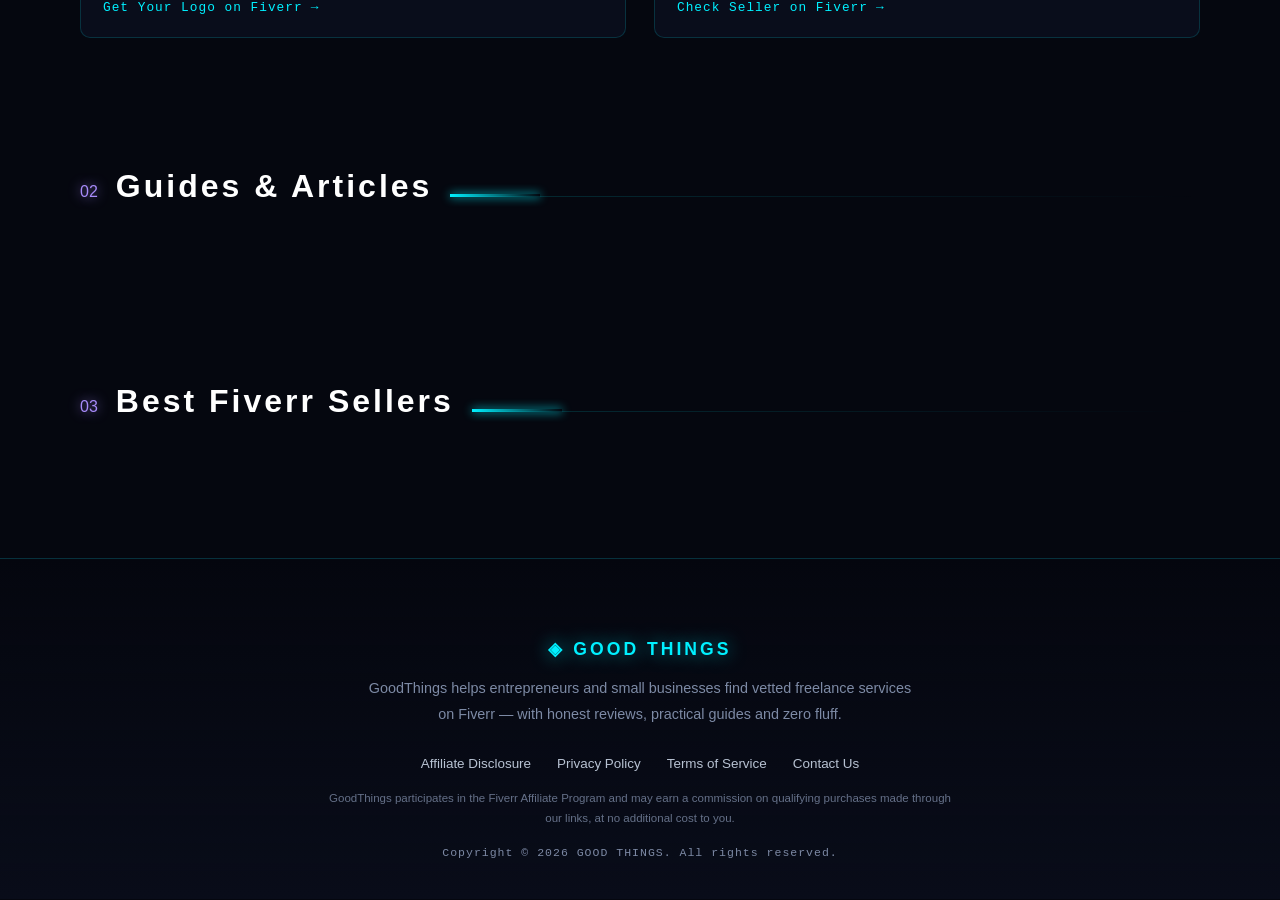
==== commit 0abe9d92: "Add files via upload" ====
--- a/index.html
+++ b/index.html
@@ -116,7 +116,31 @@
       </div>
 
       <div class="cards-grid">
-        <!-- CARDS CLEARED FOR REBUILD — add new service cards here -->
+
+        <article class="service-card reveal">
+          <div class="card-media" style="--icon:'🎨'">
+            <img src="https://images.unsplash.com/photo-1626785774573-4b799315345d?auto=format&fit=crop&w=900&q=70" alt="Brand identity color palette swatches and logo design sketches" loading="lazy" onerror="this.classList.add('broken')">
+            <span class="badge">Logo Design &amp; Branding</span>
+          </div>
+          <div class="service-body">
+            <h3>Professional Custom Logo &amp; Luxury Brand Identity Design</h3>
+            <p>Elevate your business with a premium custom logo, full brand identity guidelines, and high-converting graphic assets.</p>
+            <a class="card-btn" href="https://go.fiverr.com/visit/?bta=1107612&amp;brand=fiverrmarketplace&amp;landingPage=https%253A%252F%252Fwww.fiverr.com%252Fs%252FyevljeZ" target="_blank" rel="noopener noreferrer sponsored">Get Your Logo on Fiverr <span class="arrow">→</span></a>
+          </div>
+        </article>
+
+        <article class="service-card reveal">
+          <div class="card-media" style="--icon:'📚'">
+            <img src="https://images.unsplash.com/photo-1516979187457-637abb4f9353?auto=format&fit=crop&w=900&q=70" alt="Young child reading a colorful illustrated storybook" loading="lazy" onerror="this.classList.add('broken')">
+            <span class="badge">Children's Books</span>
+          </div>
+          <div class="service-body">
+            <h3>Top-Rated Children's Book Ghostwriter (Dinasoulwriting)</h3>
+            <p>Professional ghostwriter specializing in engaging, imaginative children's ebooks and stories ready for self-publishing.</p>
+            <a class="card-btn" href="https://go.fiverr.com/visit/?bta=1107612&amp;brand=fiverrmarketplace&amp;landingPage=https%253A%252F%252Fwww.fiverr.com%252Fdinasoulwriting%252Febook-ghostwriting-for-kids%253Fcontext_referrer%253Dsearch_gigs%2526source%253Ddrop_down_filters%2526ref_ctx_id%253D04d0e15038c8446d9bcf53b10d9d560a%2526pckg_id%253D1%2526pos%253D1%2526context_type%253Dauto%2526funnel%253D04d0e15038c8446d9bcf53b10d9d560a%2526ref%253Dseller_level%25253Atop_rated_seller%2526imp_id%253D1886a0ee-2332-4748-973f-50ef4e305e74" target="_blank" rel="noopener noreferrer sponsored">Check Seller on Fiverr <span class="arrow">→</span></a>
+          </div>
+        </article>
+
       </div>
     </section>
 
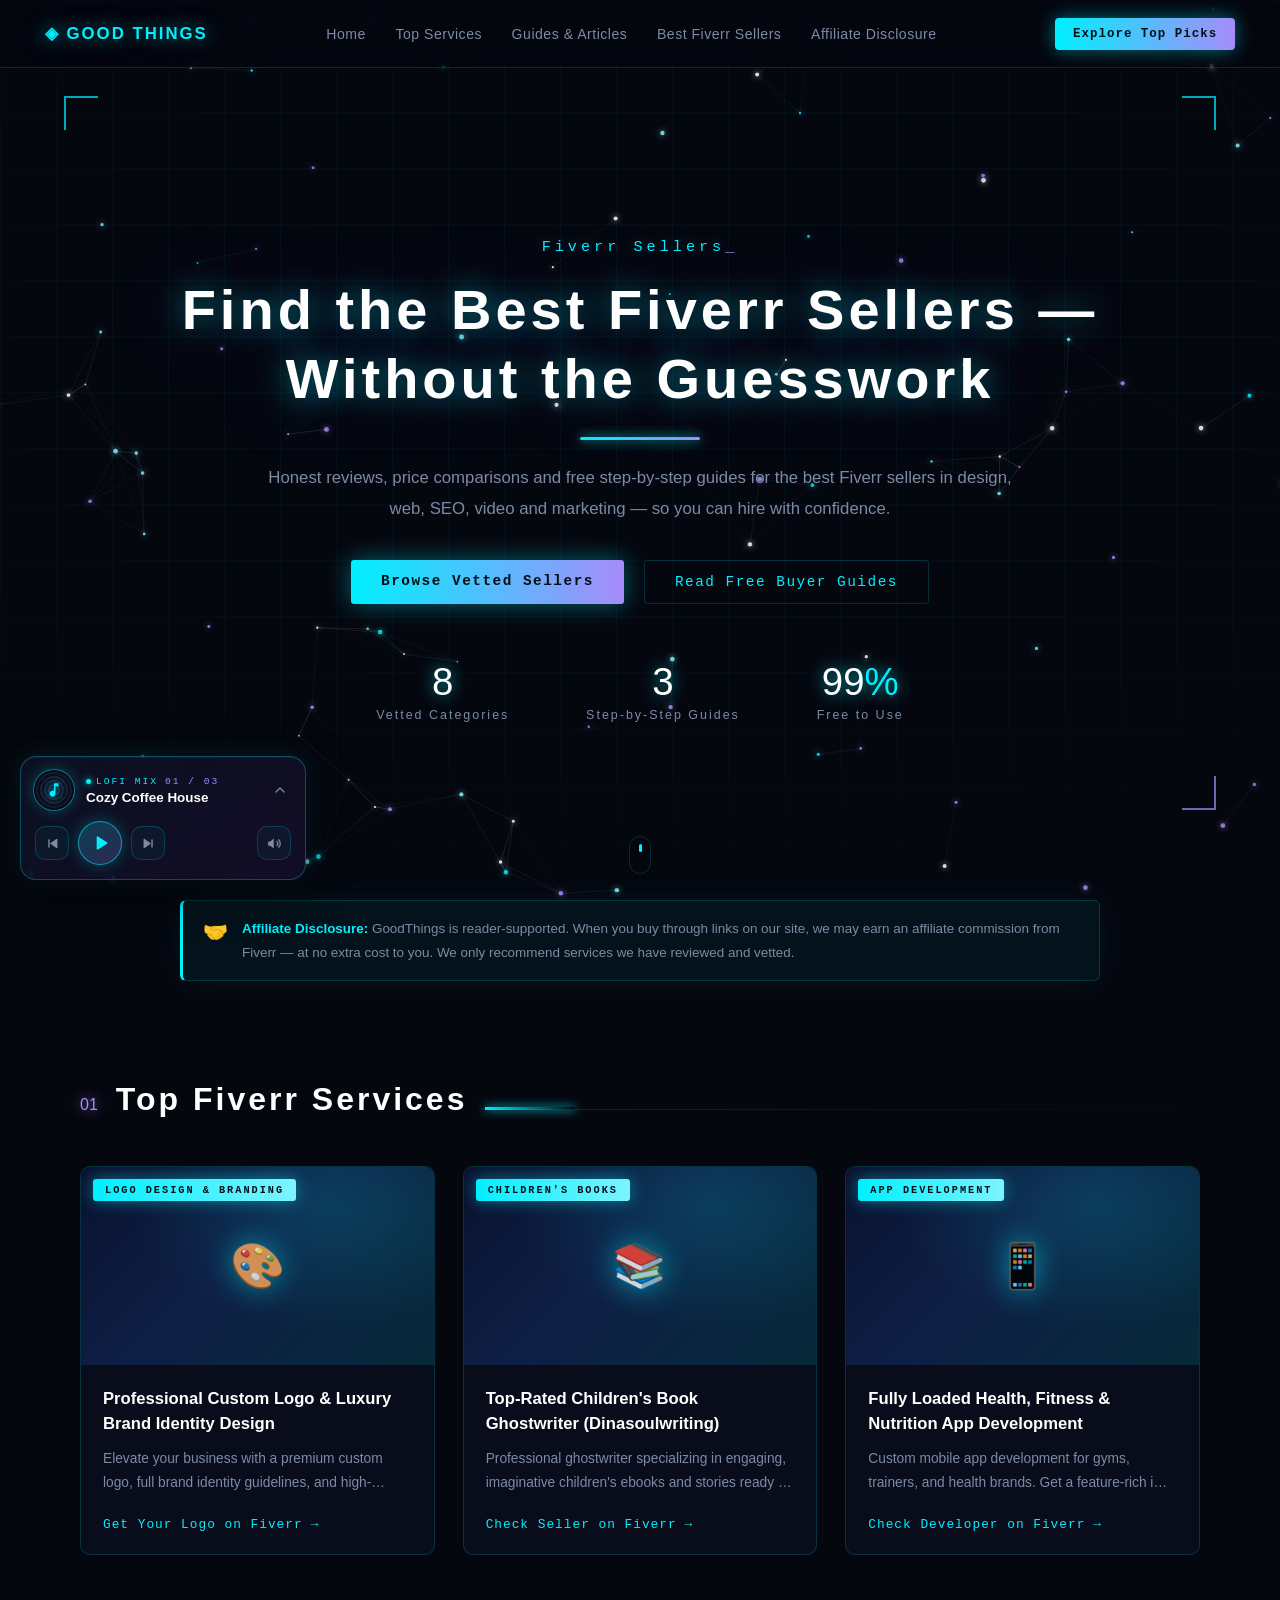
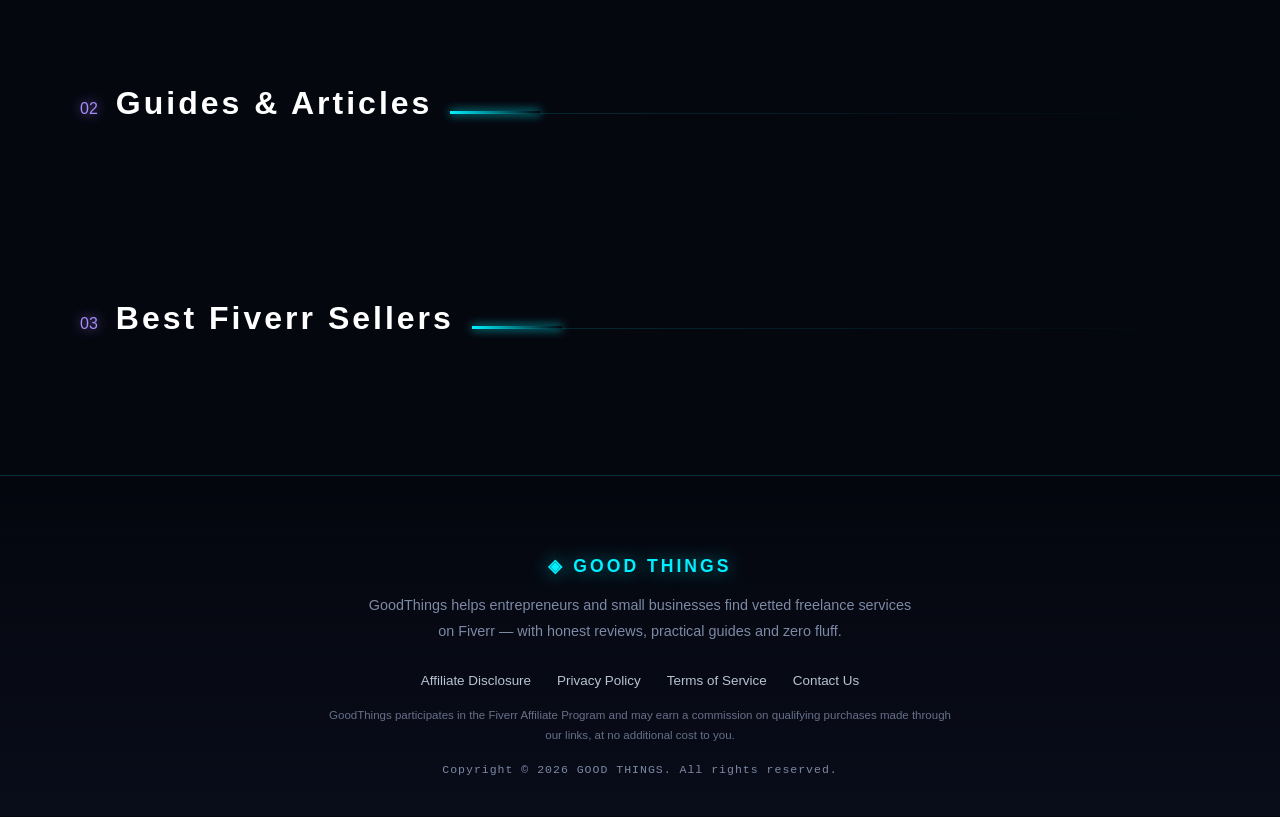
==== commit be9c393f: "Add files via upload" ====
--- a/index.html
+++ b/index.html
@@ -138,6 +138,18 @@
             <h3>Top-Rated Children's Book Ghostwriter (Dinasoulwriting)</h3>
             <p>Professional ghostwriter specializing in engaging, imaginative children's ebooks and stories ready for self-publishing.</p>
             <a class="card-btn" href="https://go.fiverr.com/visit/?bta=1107612&amp;brand=fiverrmarketplace&amp;landingPage=https%253A%252F%252Fwww.fiverr.com%252Fdinasoulwriting%252Febook-ghostwriting-for-kids%253Fcontext_referrer%253Dsearch_gigs%2526source%253Ddrop_down_filters%2526ref_ctx_id%253D04d0e15038c8446d9bcf53b10d9d560a%2526pckg_id%253D1%2526pos%253D1%2526context_type%253Dauto%2526funnel%253D04d0e15038c8446d9bcf53b10d9d560a%2526ref%253Dseller_level%25253Atop_rated_seller%2526imp_id%253D1886a0ee-2332-4748-973f-50ef4e305e74" target="_blank" rel="noopener noreferrer sponsored">Check Seller on Fiverr <span class="arrow">→</span></a>
+          </div>
+        </article>
+
+        <article class="service-card reveal">
+          <div class="card-media" style="--icon:'📱'">
+            <img src="https://images.unsplash.com/photo-1607962837359-5e7e89f86776?auto=format&fit=crop&w=900&q=70" alt="Fitness tracking app on a smartphone next to workout equipment" loading="lazy" onerror="this.classList.add('broken')">
+            <span class="badge">App Development</span>
+          </div>
+          <div class="service-body">
+            <h3>Fully Loaded Health, Fitness &amp; Nutrition App Development</h3>
+            <p>Custom mobile app development for gyms, trainers, and health brands. Get a feature-rich iOS &amp; Android app with workout trackers and nutrition plans.</p>
+            <a class="card-btn" href="https://go.fiverr.com/visit/?bta=1107612&amp;brand=fiverrmarketplace&amp;landingPage=https%253A%252F%252Fwww.fiverr.com%252Fkunalkhurana401%252Fgive-you-fully-loaded-health-and-fitness-app-or-nutrition-app%253Fcontext_referrer%253Dsearch_gigs%2526source%253Dtoggle_filters%2526ref_ctx_id%253D078e6a0040134137bc239d6eba96ee04%2526pckg_id%253D1%2526pos%253D1%2526context_type%253Dauto%2526funnel%253D078e6a0040134137bc239d6eba96ee04%2526ref%253Dpro%25253Aany%2526seller_online%253Dtrue%2526imp_id%253D1a9e2ba3-02c8-4208-b810-08098eacf5e3" target="_blank" rel="noopener noreferrer sponsored">Check Developer on Fiverr <span class="arrow">→</span></a>
           </div>
         </article>
 
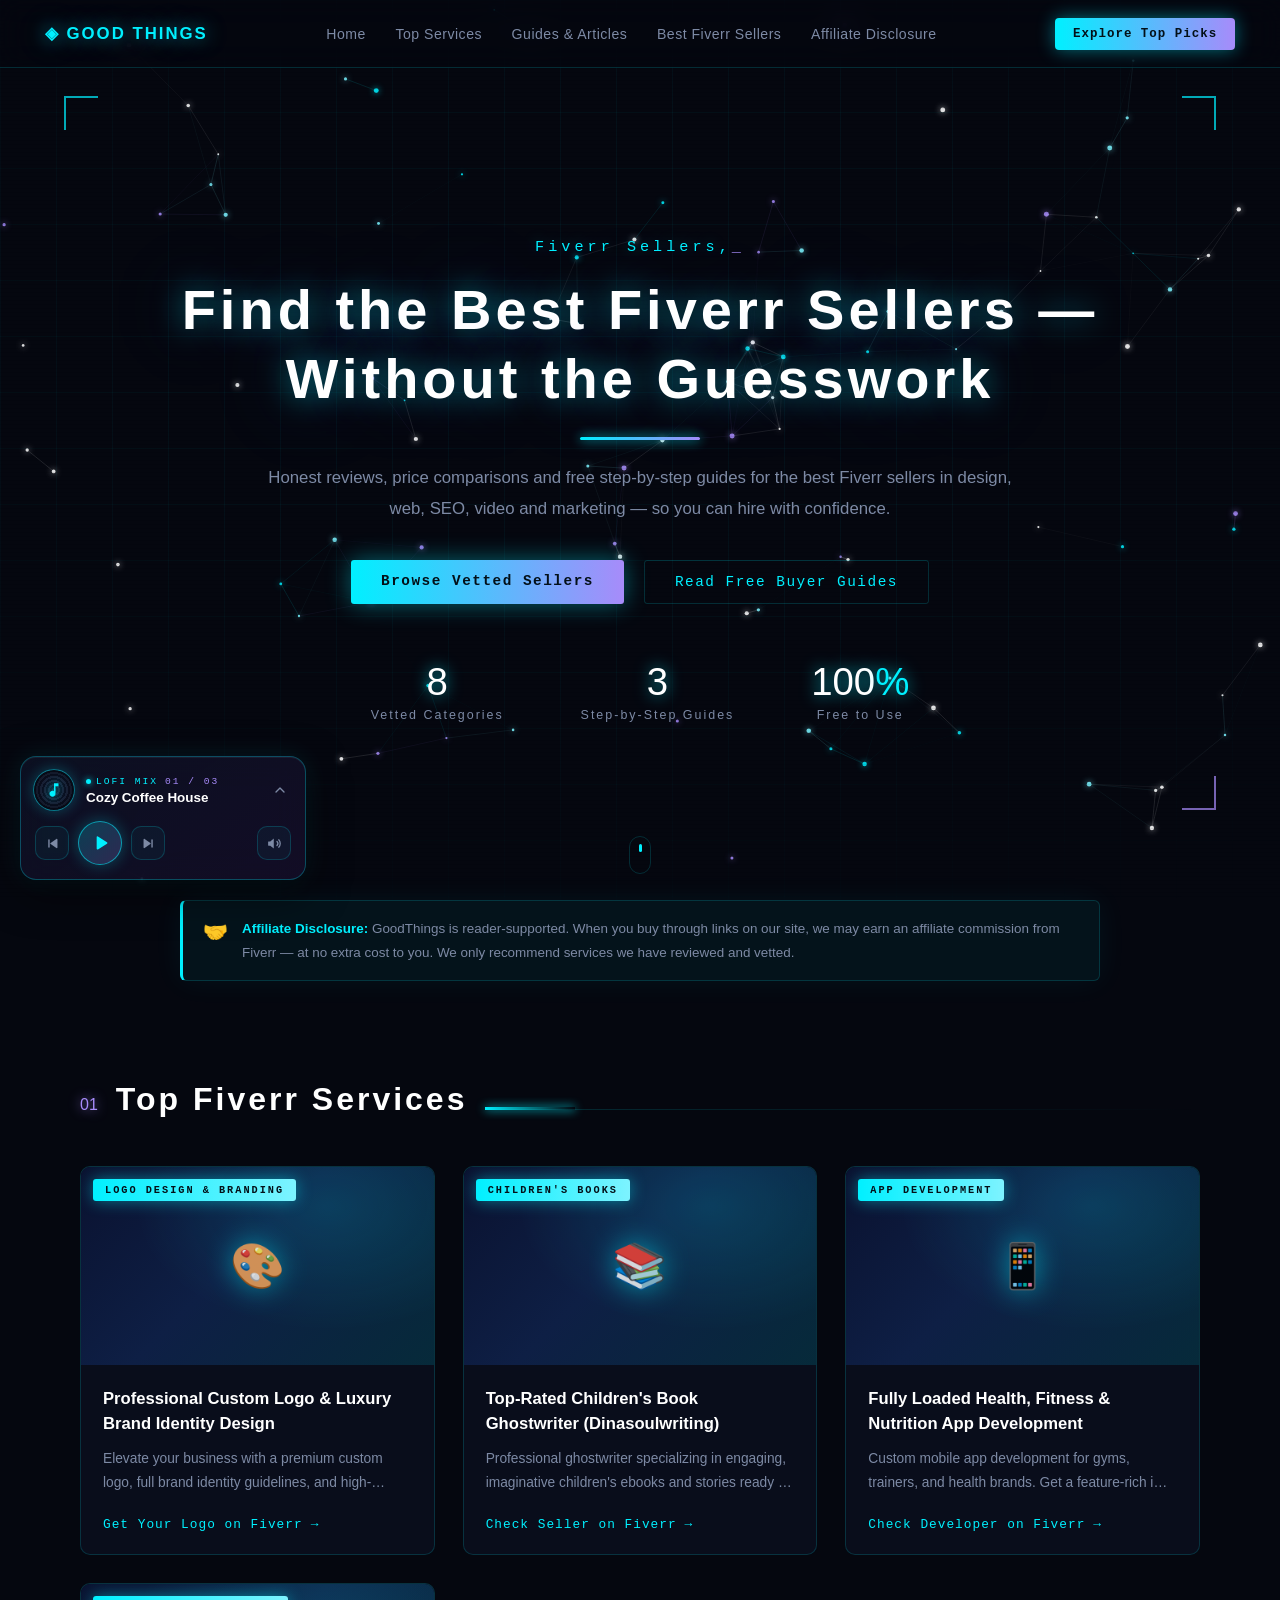
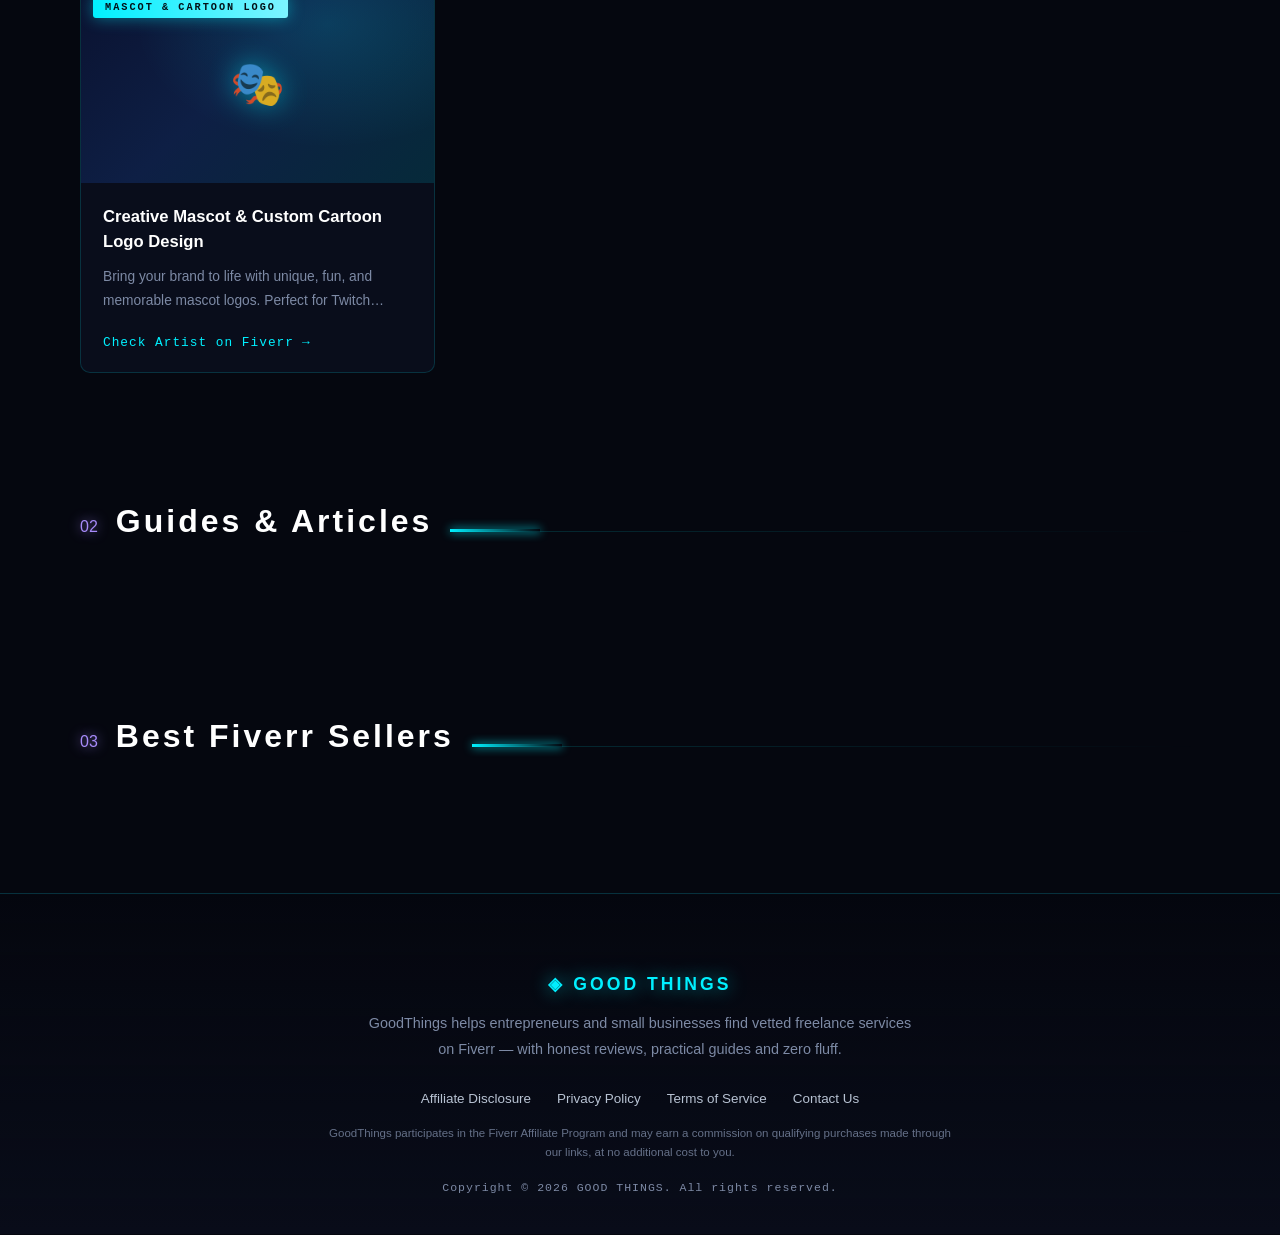
==== commit 0c9c814b: "Add files via upload" ====
--- a/index.html
+++ b/index.html
@@ -150,6 +150,18 @@
             <h3>Fully Loaded Health, Fitness &amp; Nutrition App Development</h3>
             <p>Custom mobile app development for gyms, trainers, and health brands. Get a feature-rich iOS &amp; Android app with workout trackers and nutrition plans.</p>
             <a class="card-btn" href="https://go.fiverr.com/visit/?bta=1107612&amp;brand=fiverrmarketplace&amp;landingPage=https%253A%252F%252Fwww.fiverr.com%252Fkunalkhurana401%252Fgive-you-fully-loaded-health-and-fitness-app-or-nutrition-app%253Fcontext_referrer%253Dsearch_gigs%2526source%253Dtoggle_filters%2526ref_ctx_id%253D078e6a0040134137bc239d6eba96ee04%2526pckg_id%253D1%2526pos%253D1%2526context_type%253Dauto%2526funnel%253D078e6a0040134137bc239d6eba96ee04%2526ref%253Dpro%25253Aany%2526seller_online%253Dtrue%2526imp_id%253D1a9e2ba3-02c8-4208-b810-08098eacf5e3" target="_blank" rel="noopener noreferrer sponsored">Check Developer on Fiverr <span class="arrow">→</span></a>
+          </div>
+        </article>
+
+        <article class="service-card reveal">
+          <div class="card-media" style="--icon:'🎭'">
+            <img src="https://images.unsplash.com/photo-1581291518633-83b4ebd1d83e?auto=format&fit=crop&w=900&q=70" alt="Illustrator drawing a colorful cartoon character on a graphics tablet" loading="lazy" onerror="this.classList.add('broken')">
+            <span class="badge">Mascot &amp; Cartoon Logo</span>
+          </div>
+          <div class="service-body">
+            <h3>Creative Mascot &amp; Custom Cartoon Logo Design</h3>
+            <p>Bring your brand to life with unique, fun, and memorable mascot logos. Perfect for Twitch streamers, YouTube channels, esports, food brands, and gaming.</p>
+            <a class="card-btn" href="https://go.fiverr.com/visit/?bta=1107612&amp;brand=fiverrmarketplace&amp;landingPage=https%253A%252F%252Fwww.fiverr.com%252Florreel%252Fdo-creative-mascot-and-cartoon-logo-design-for-your-business%253Fcontext_referrer%253Dsearch_gigs%2526source%253Dtoggle_filters%2526ref_ctx_id%253Db3c1acff8c564ca9ba928b14ad16a6d4%2526pckg_id%253D1%2526pos%253D1%2526context_type%253Dauto%2526funnel%253Db3c1acff8c564ca9ba928b14ad16a6d4%2526ref%253Dpro%25253Aany%2526imp_id%253De0e7c80a-2d72-43de-bea4-3d369480488c" target="_blank" rel="noopener noreferrer sponsored">Check Artist on Fiverr <span class="arrow">→</span></a>
           </div>
         </article>
 
